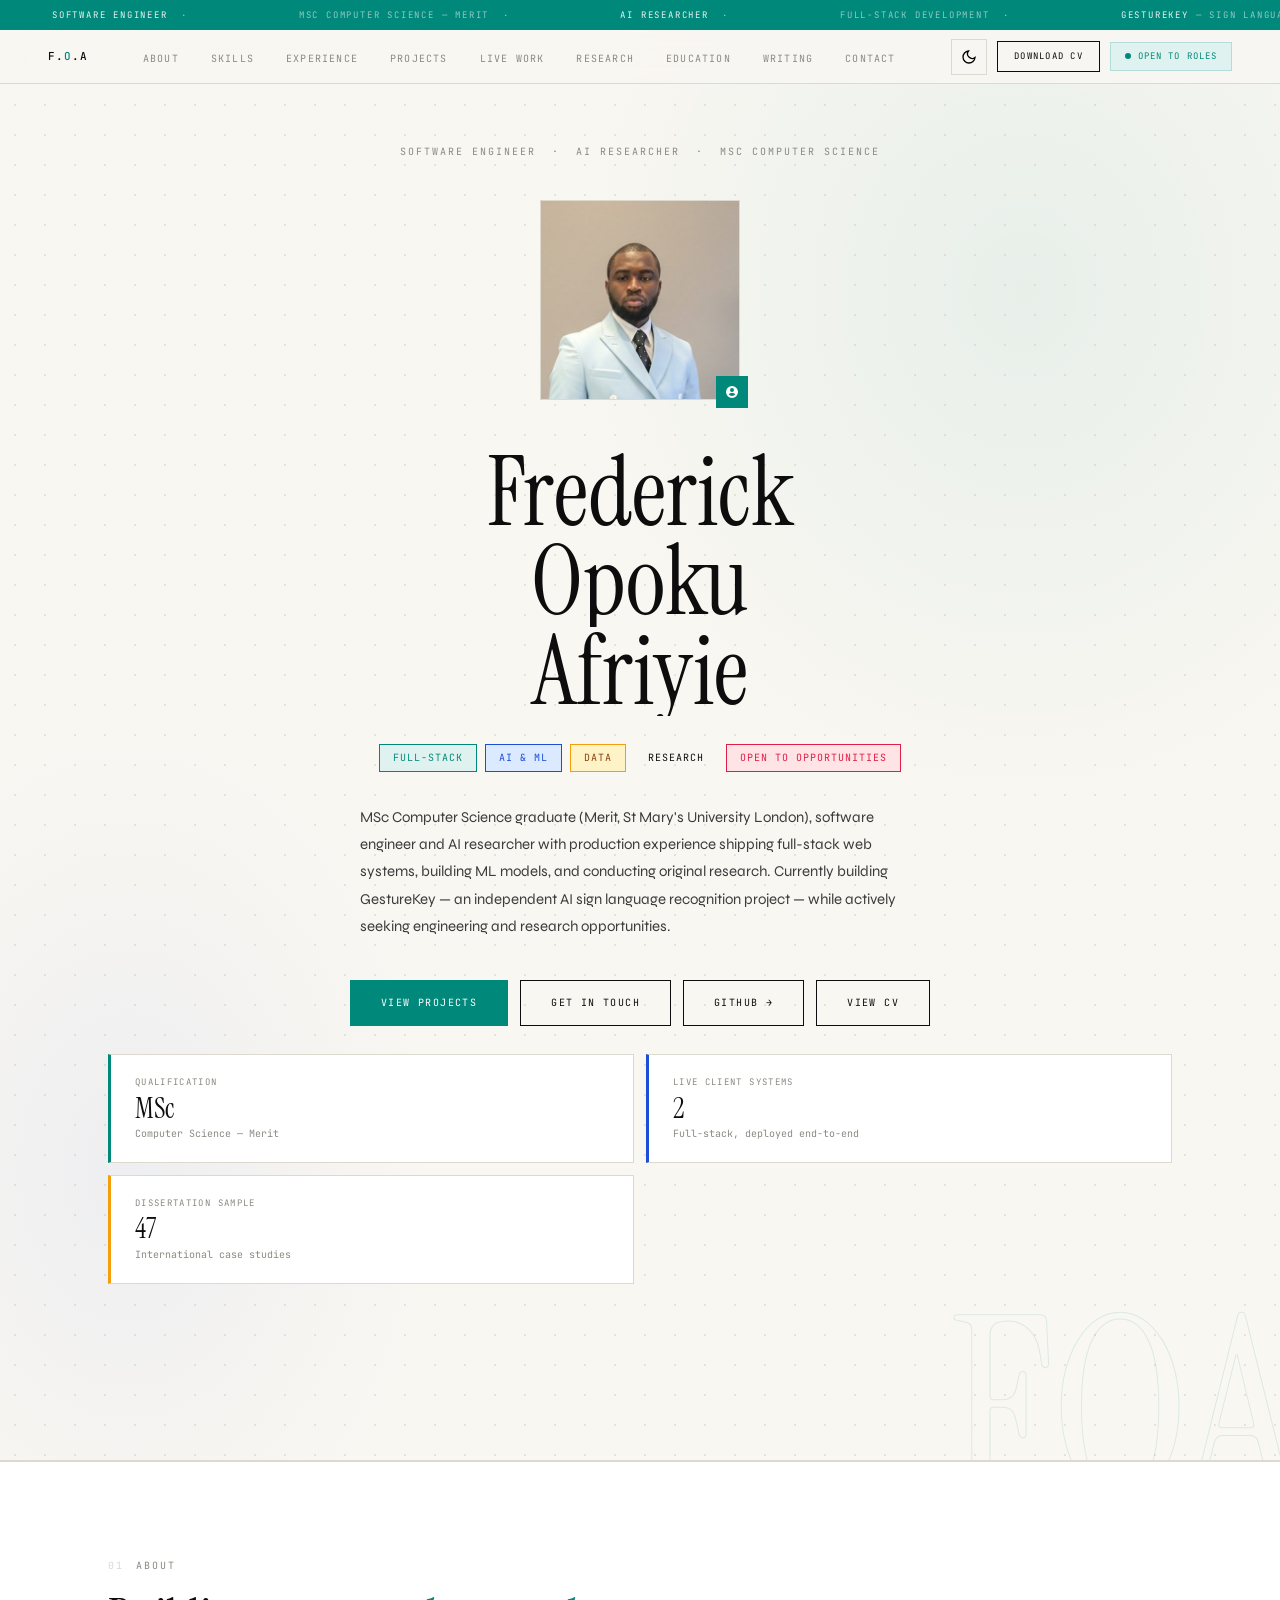
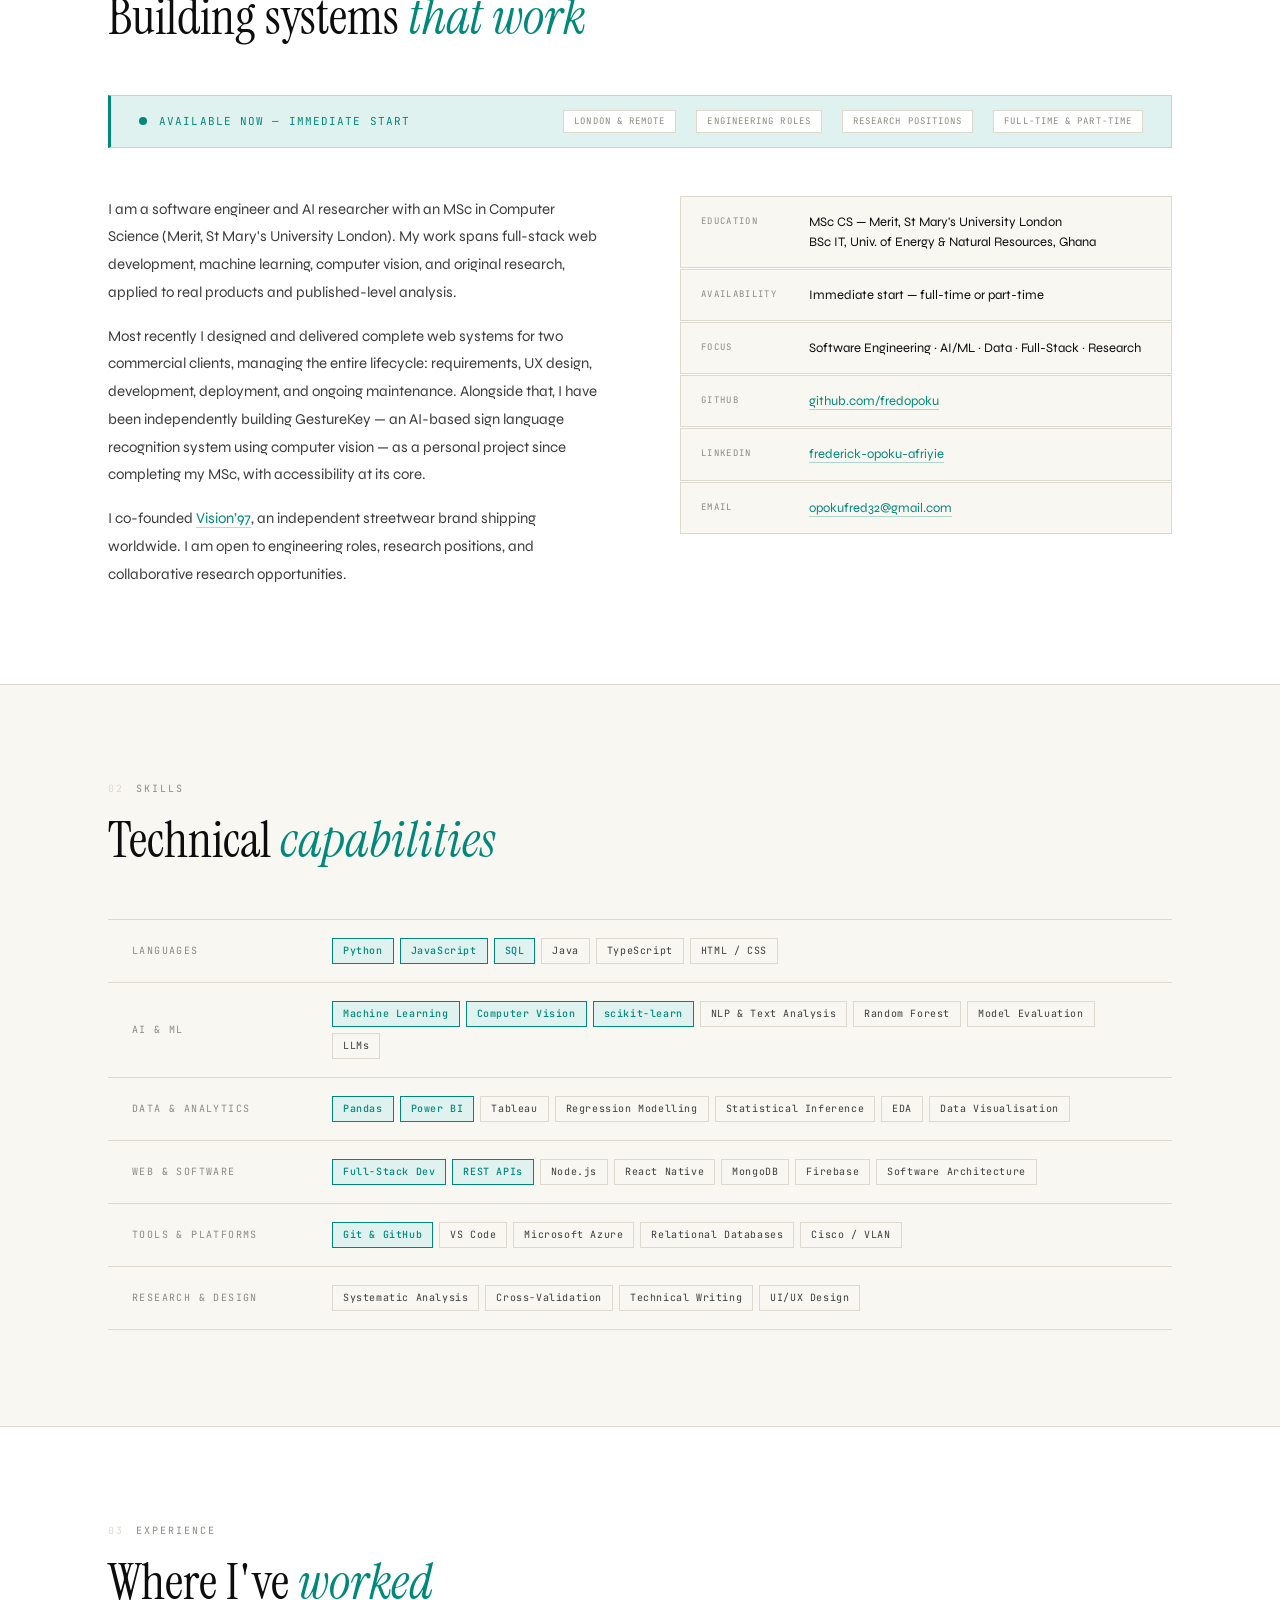
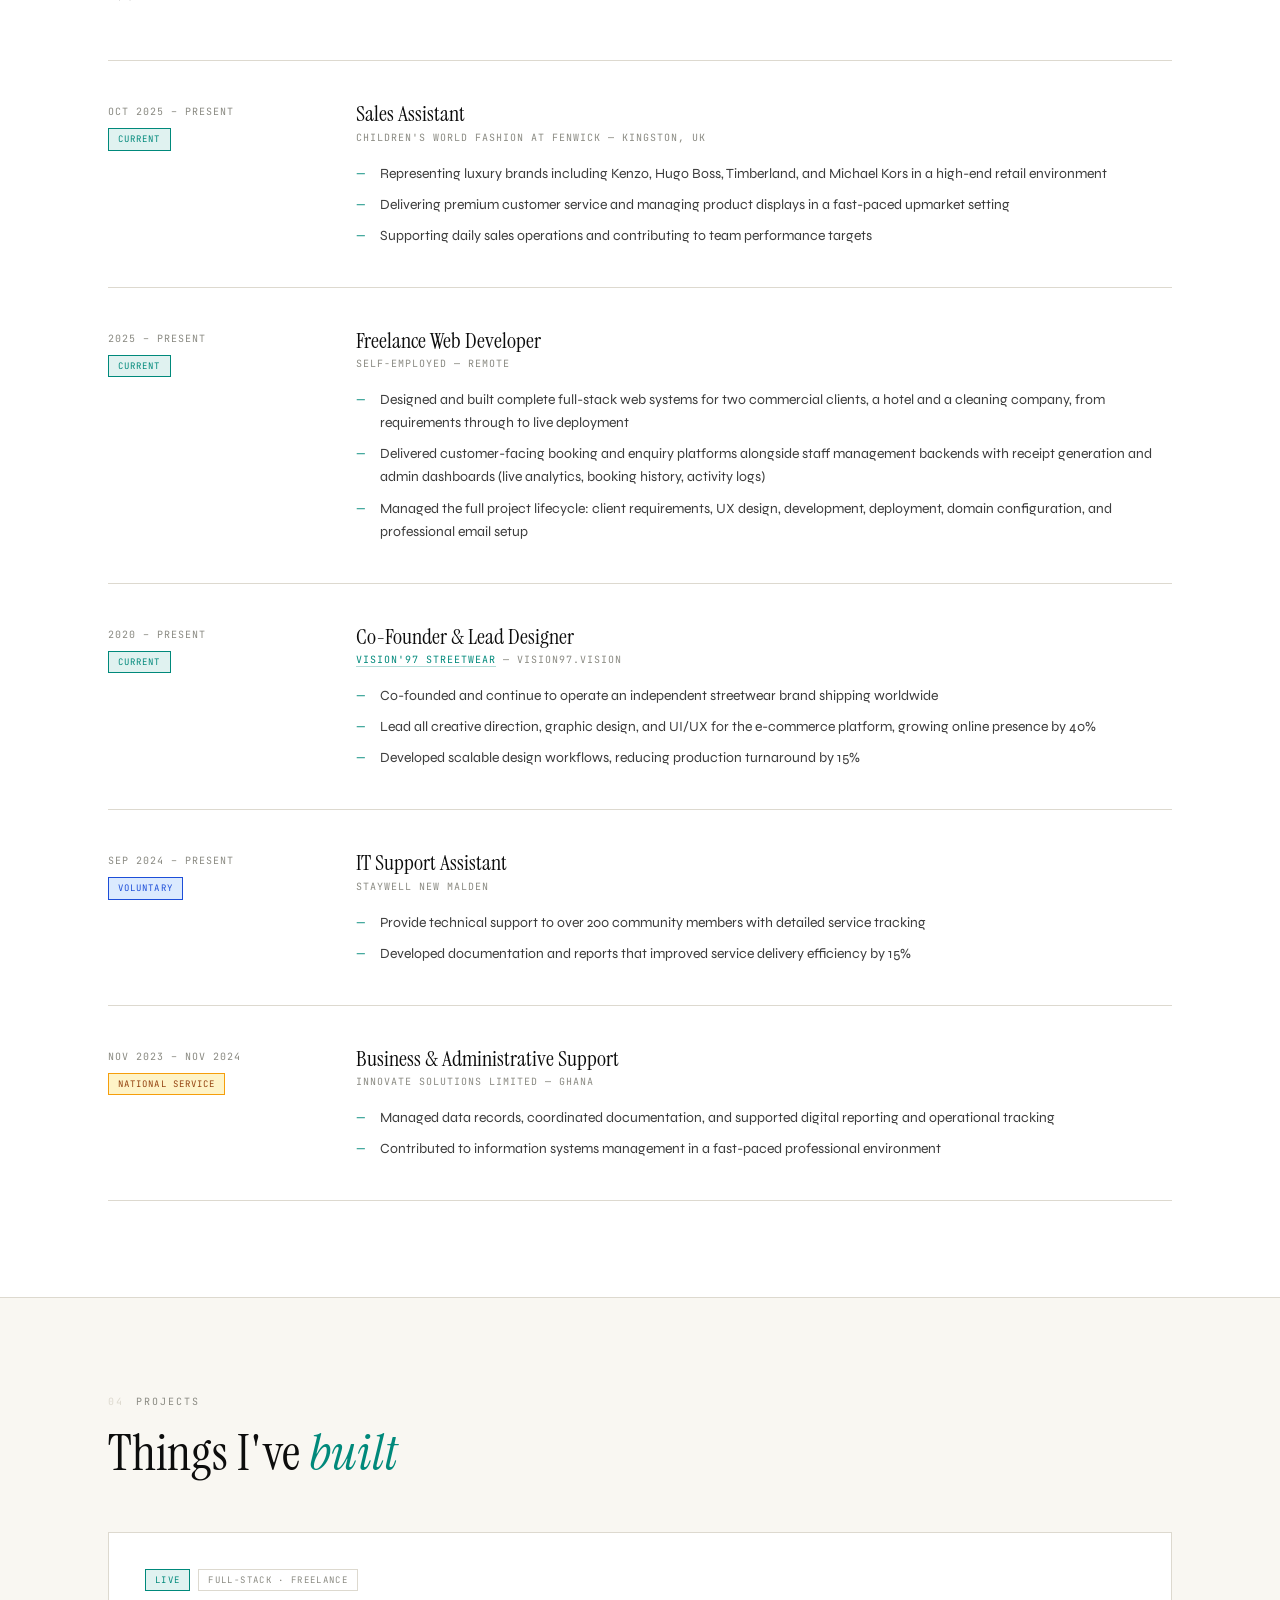
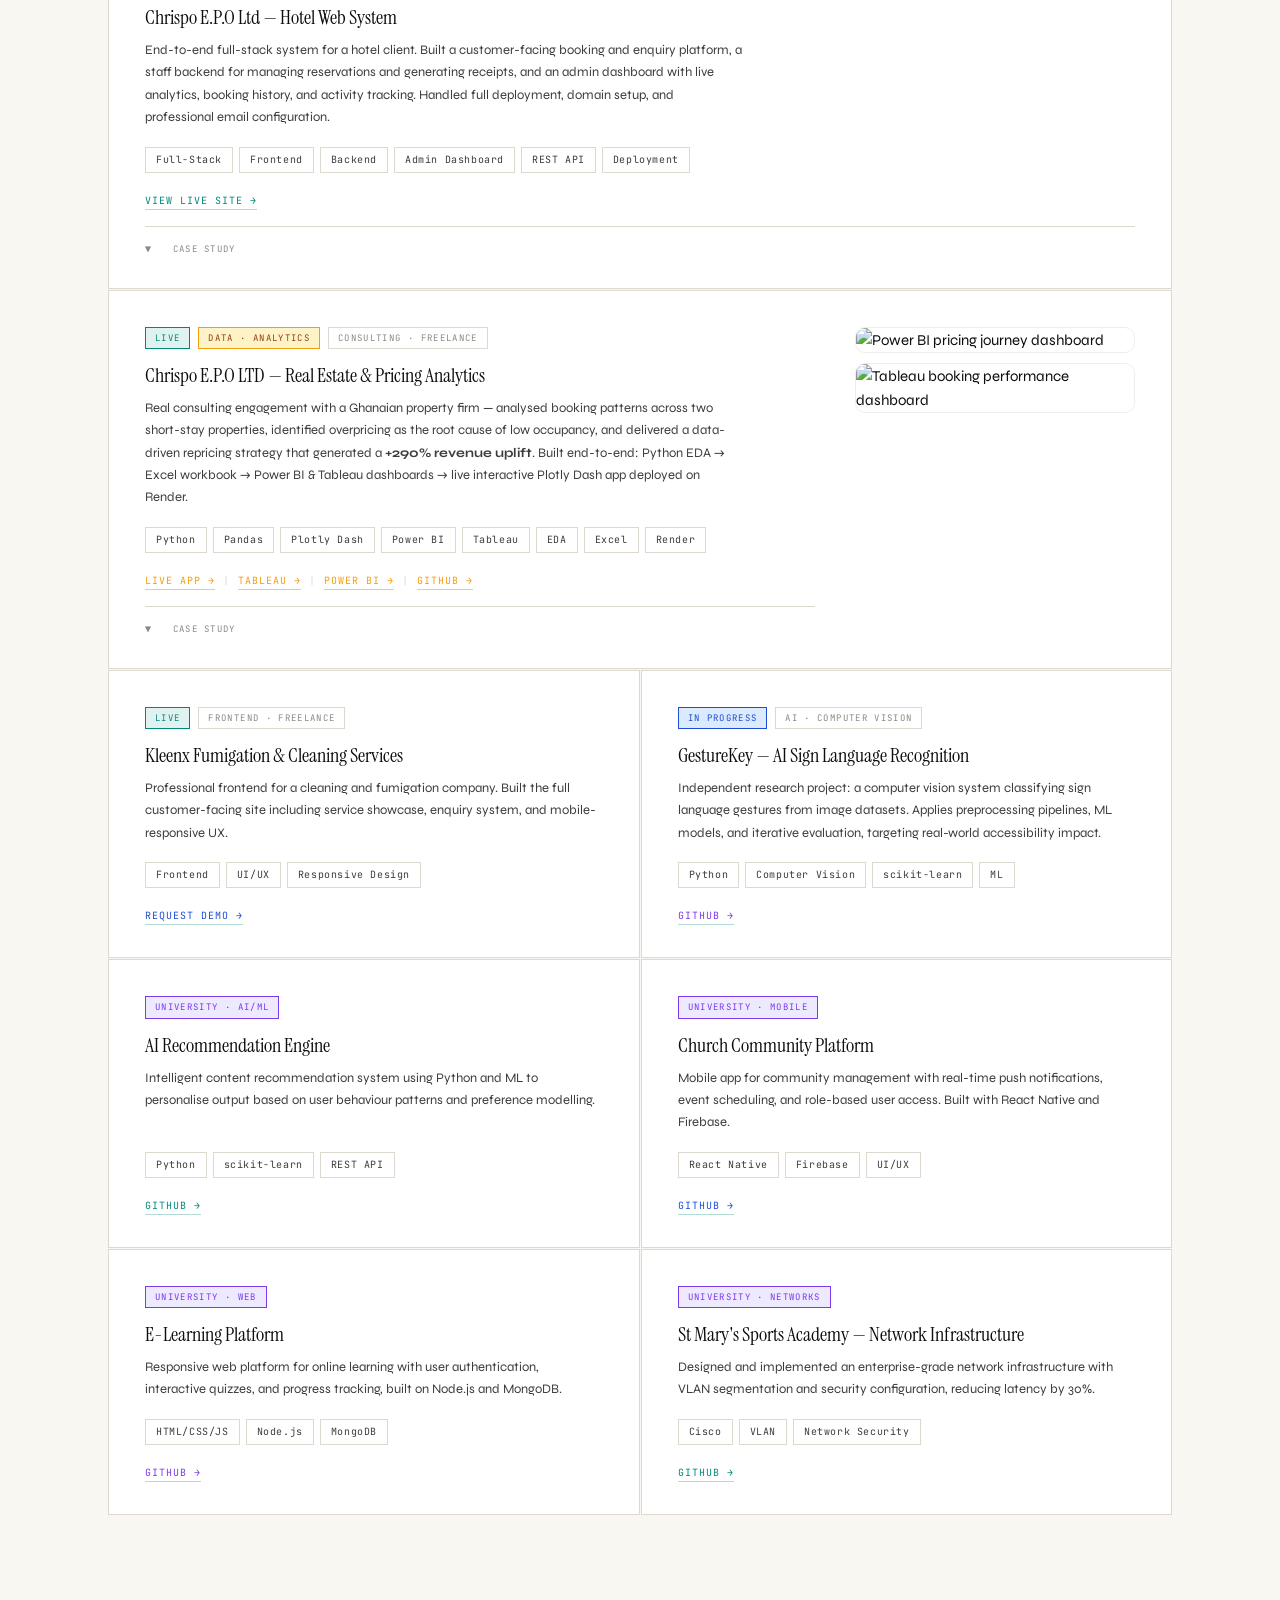
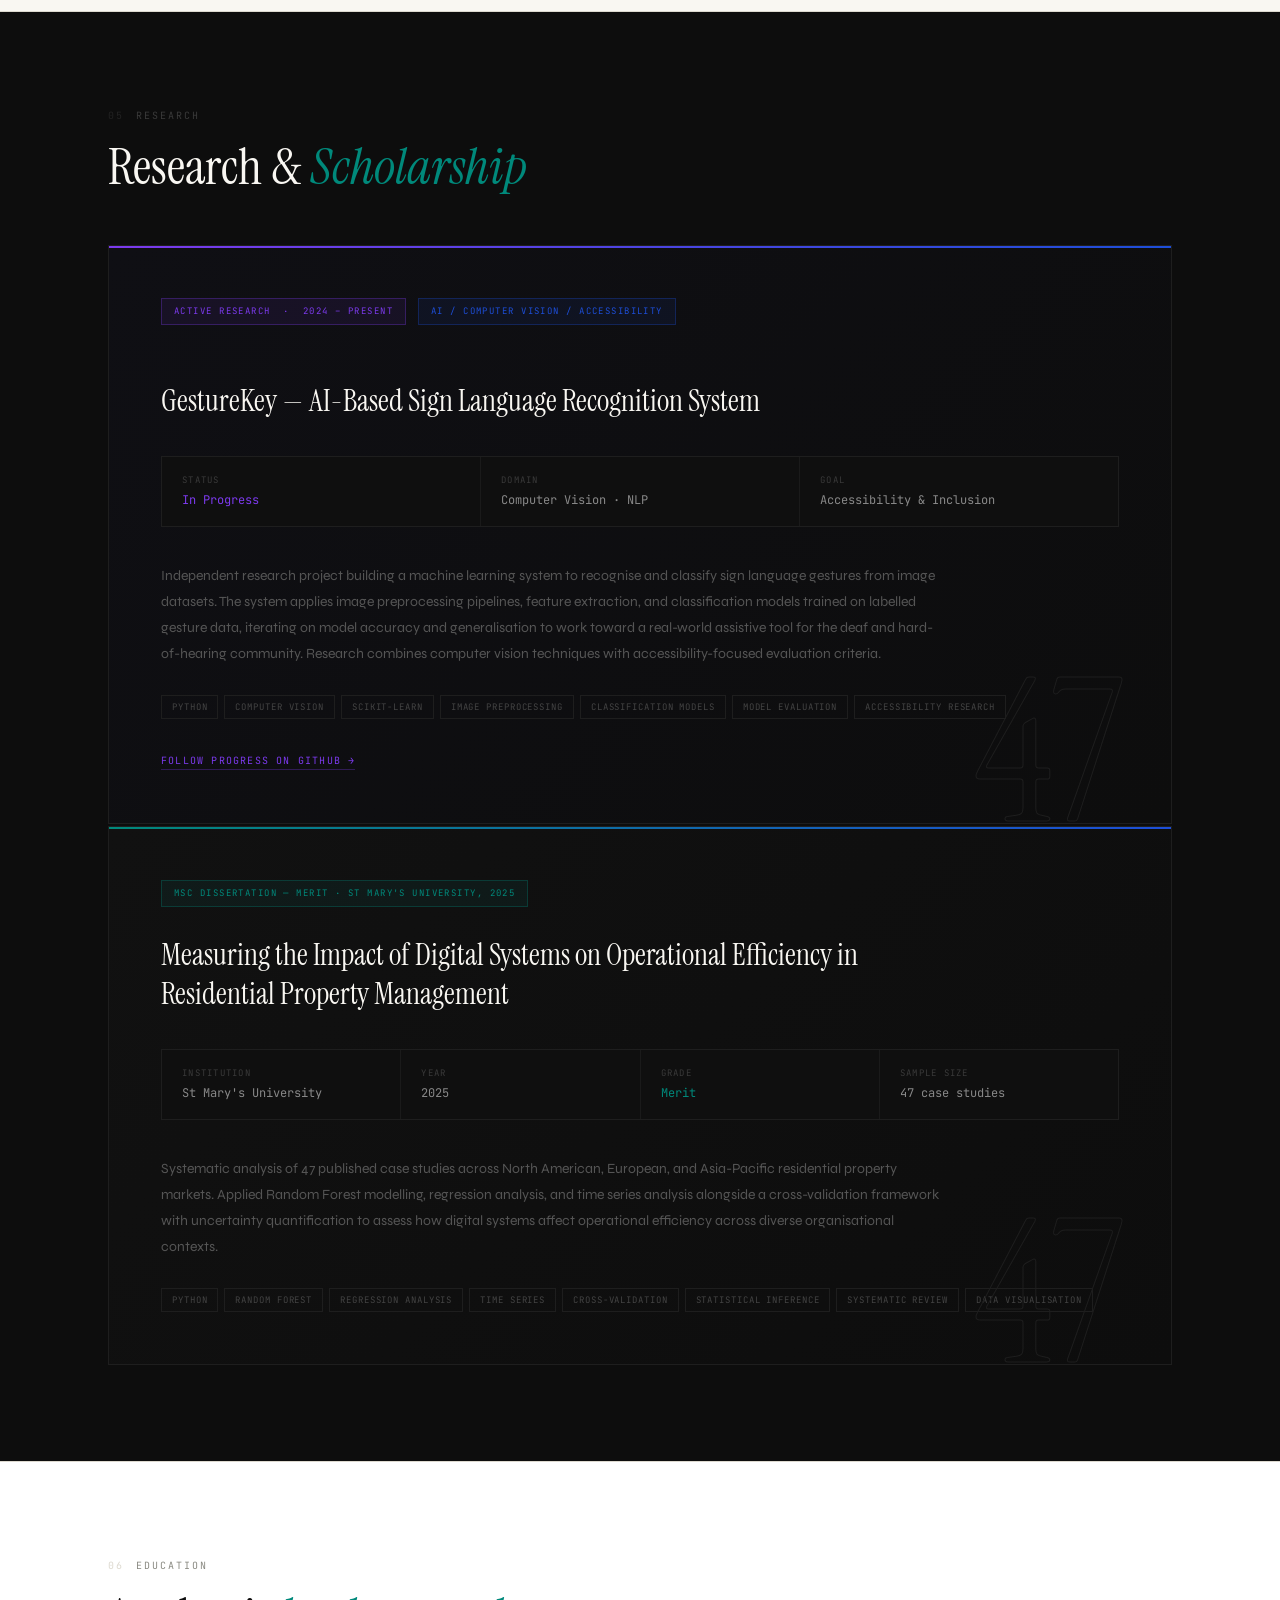
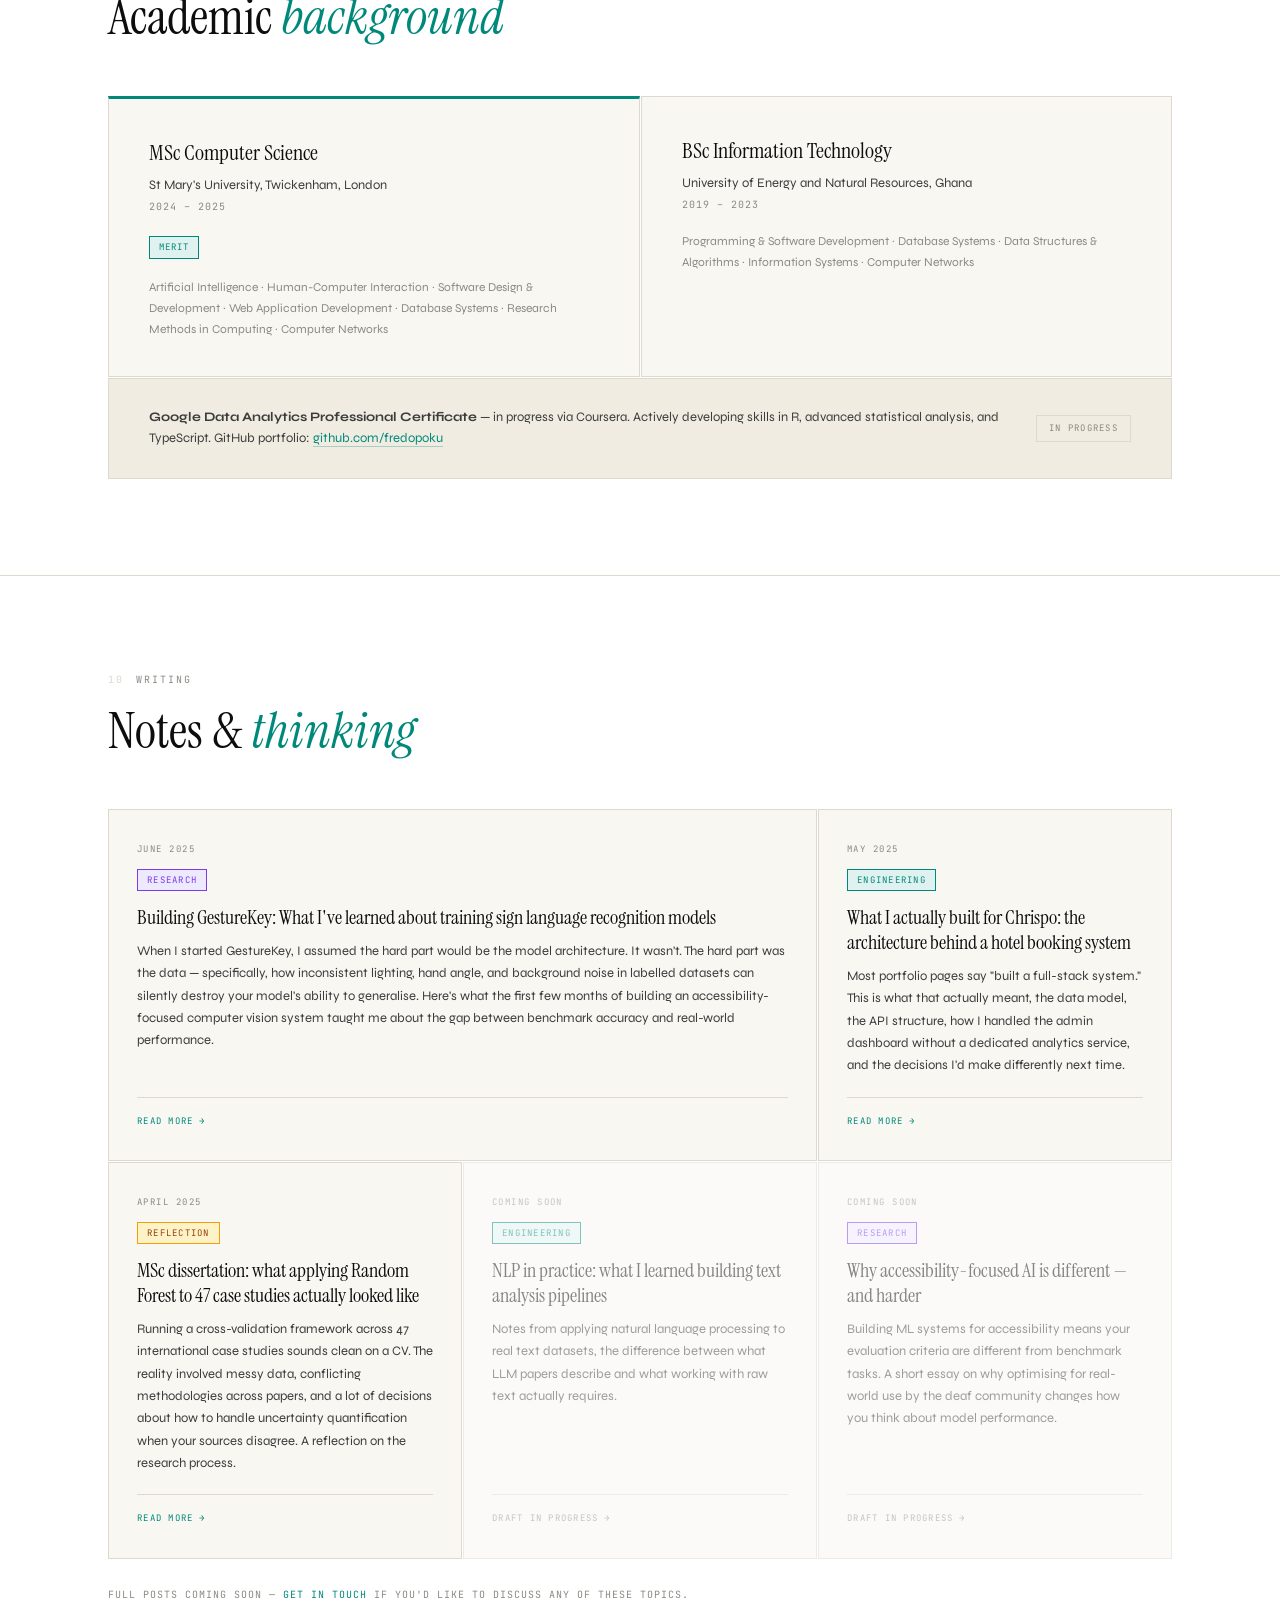
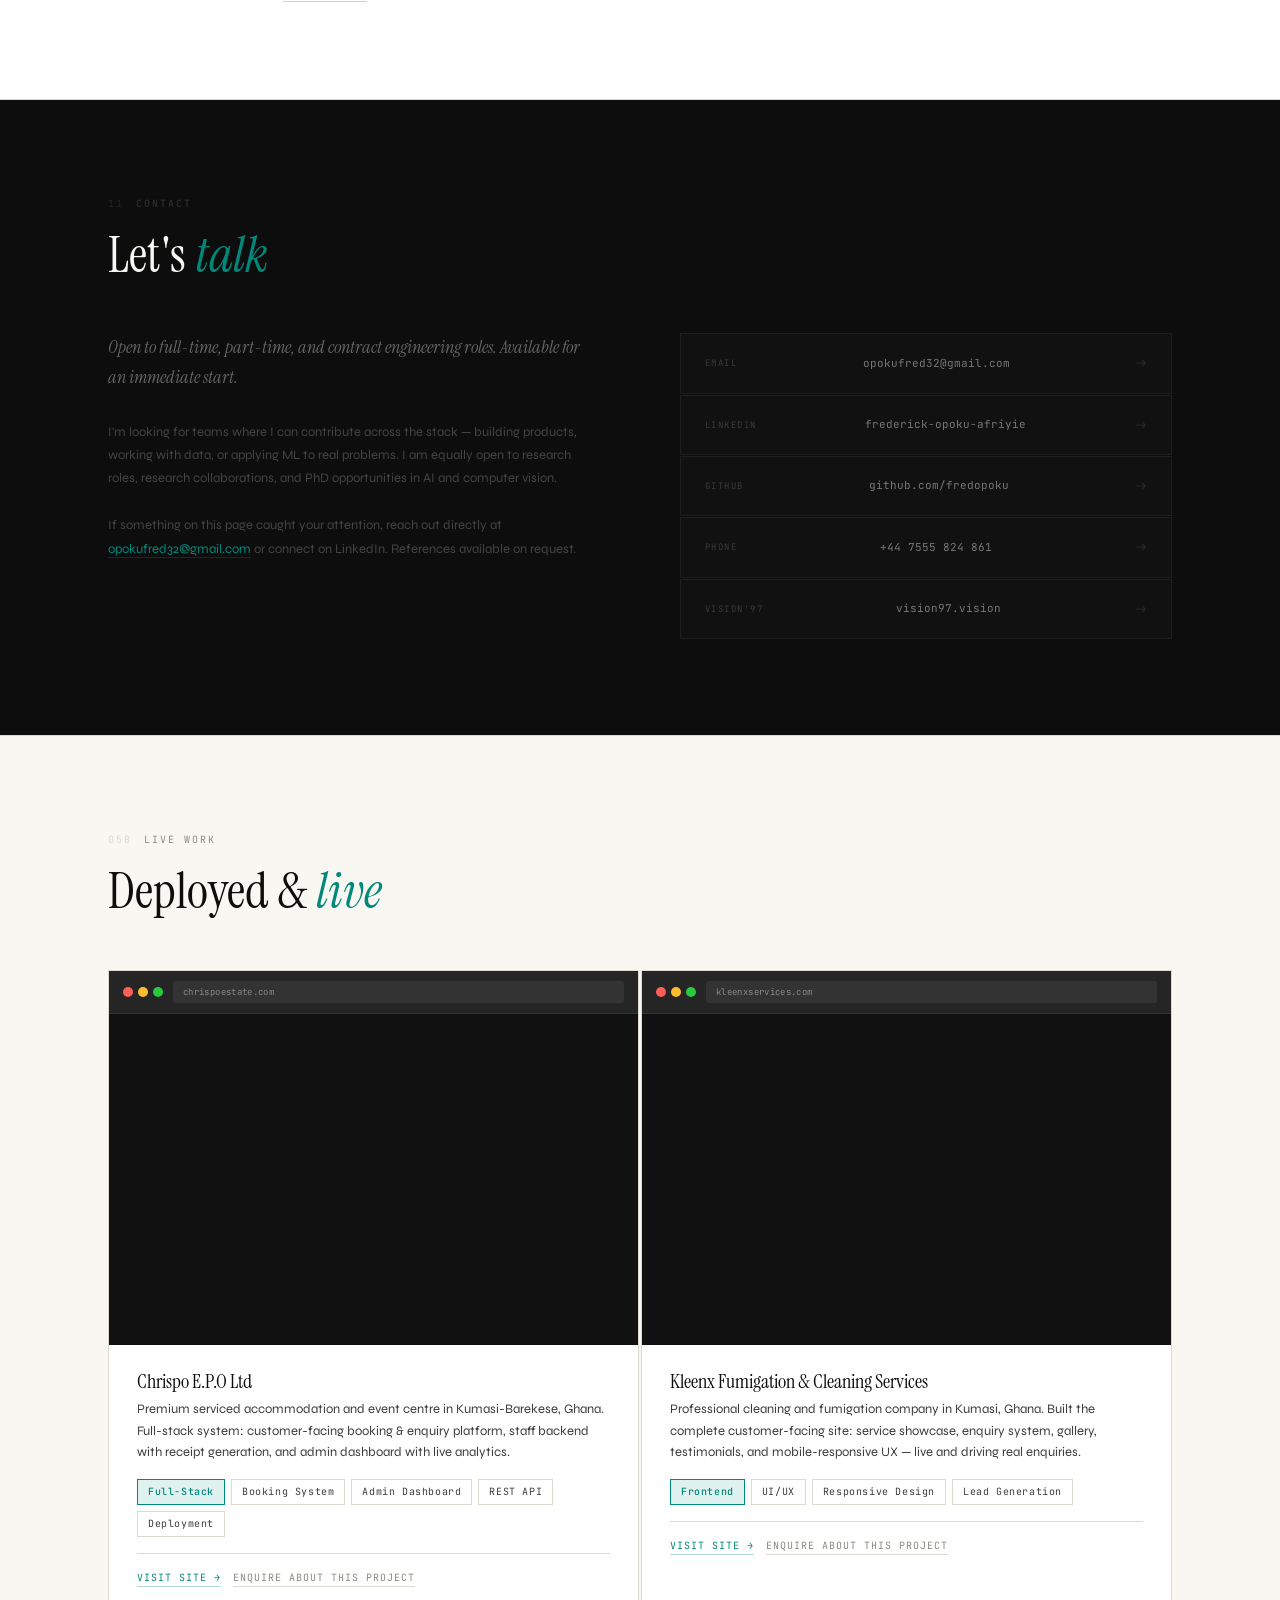
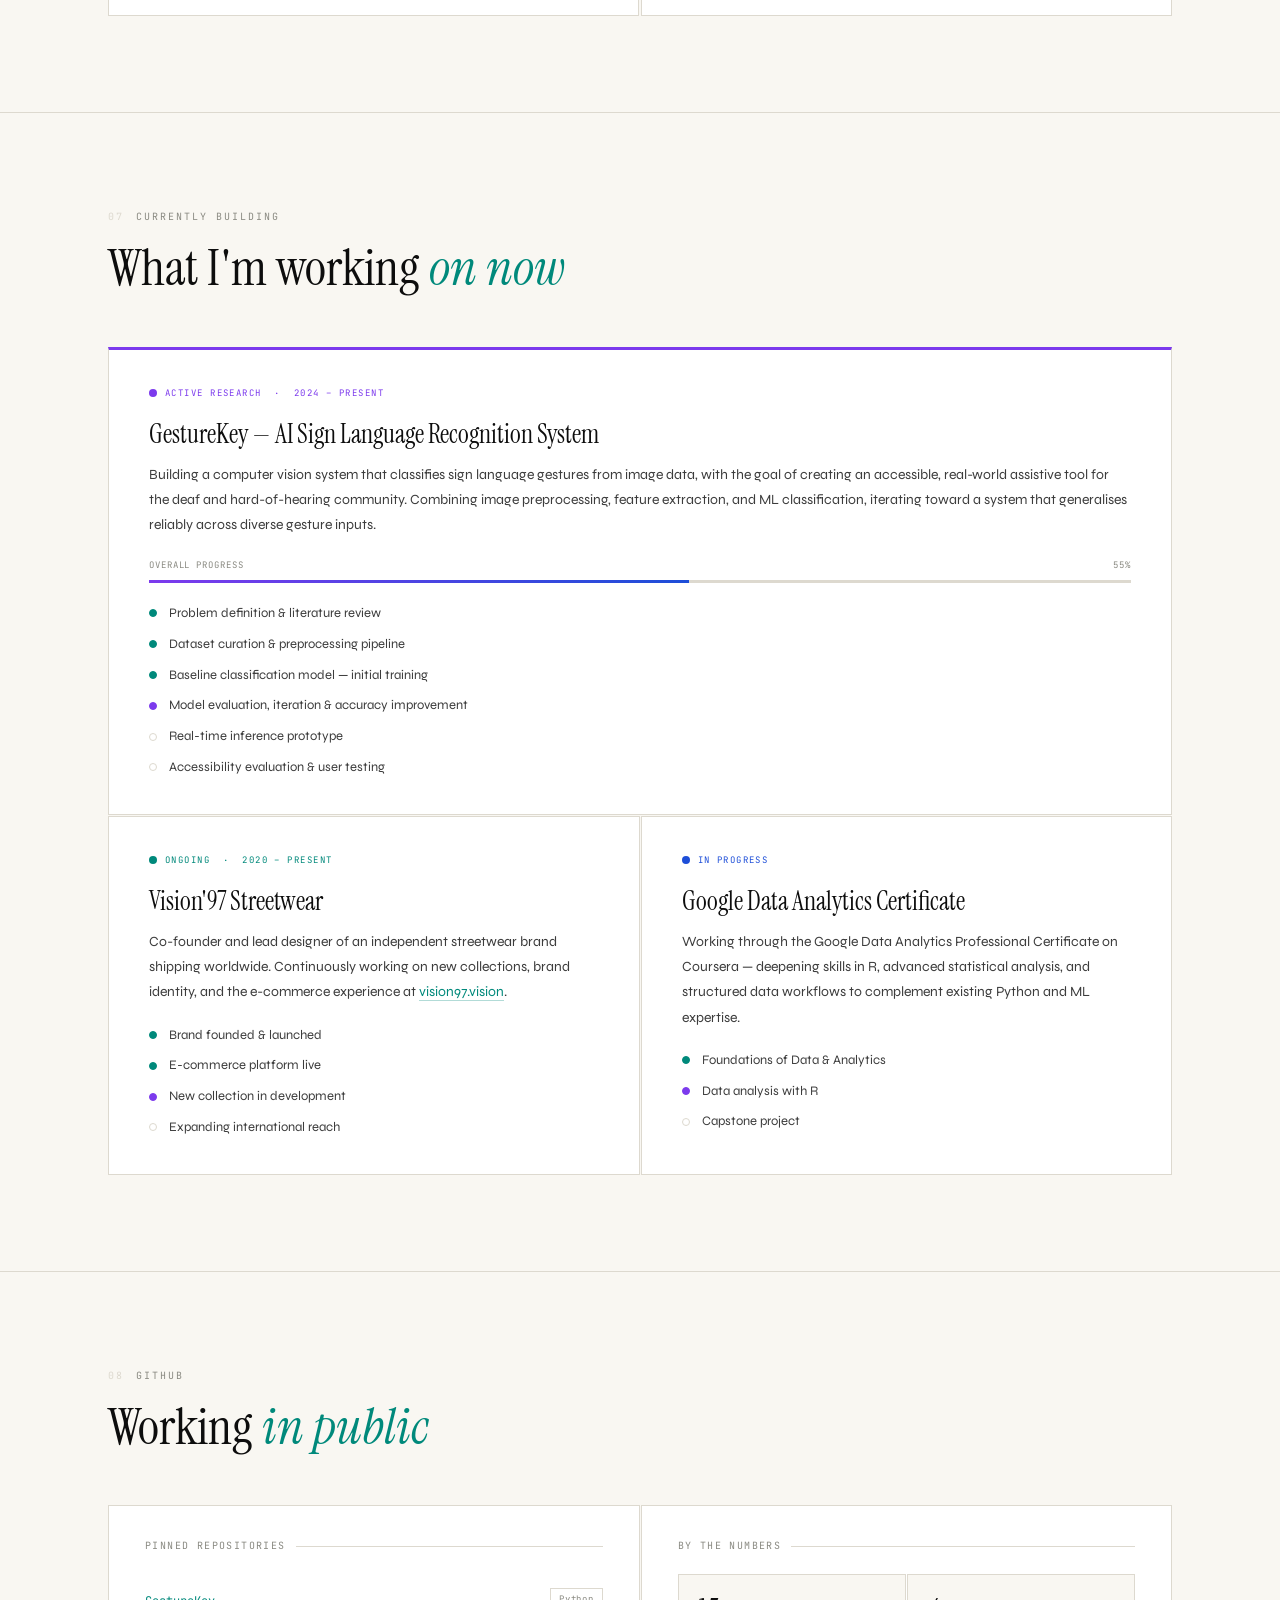
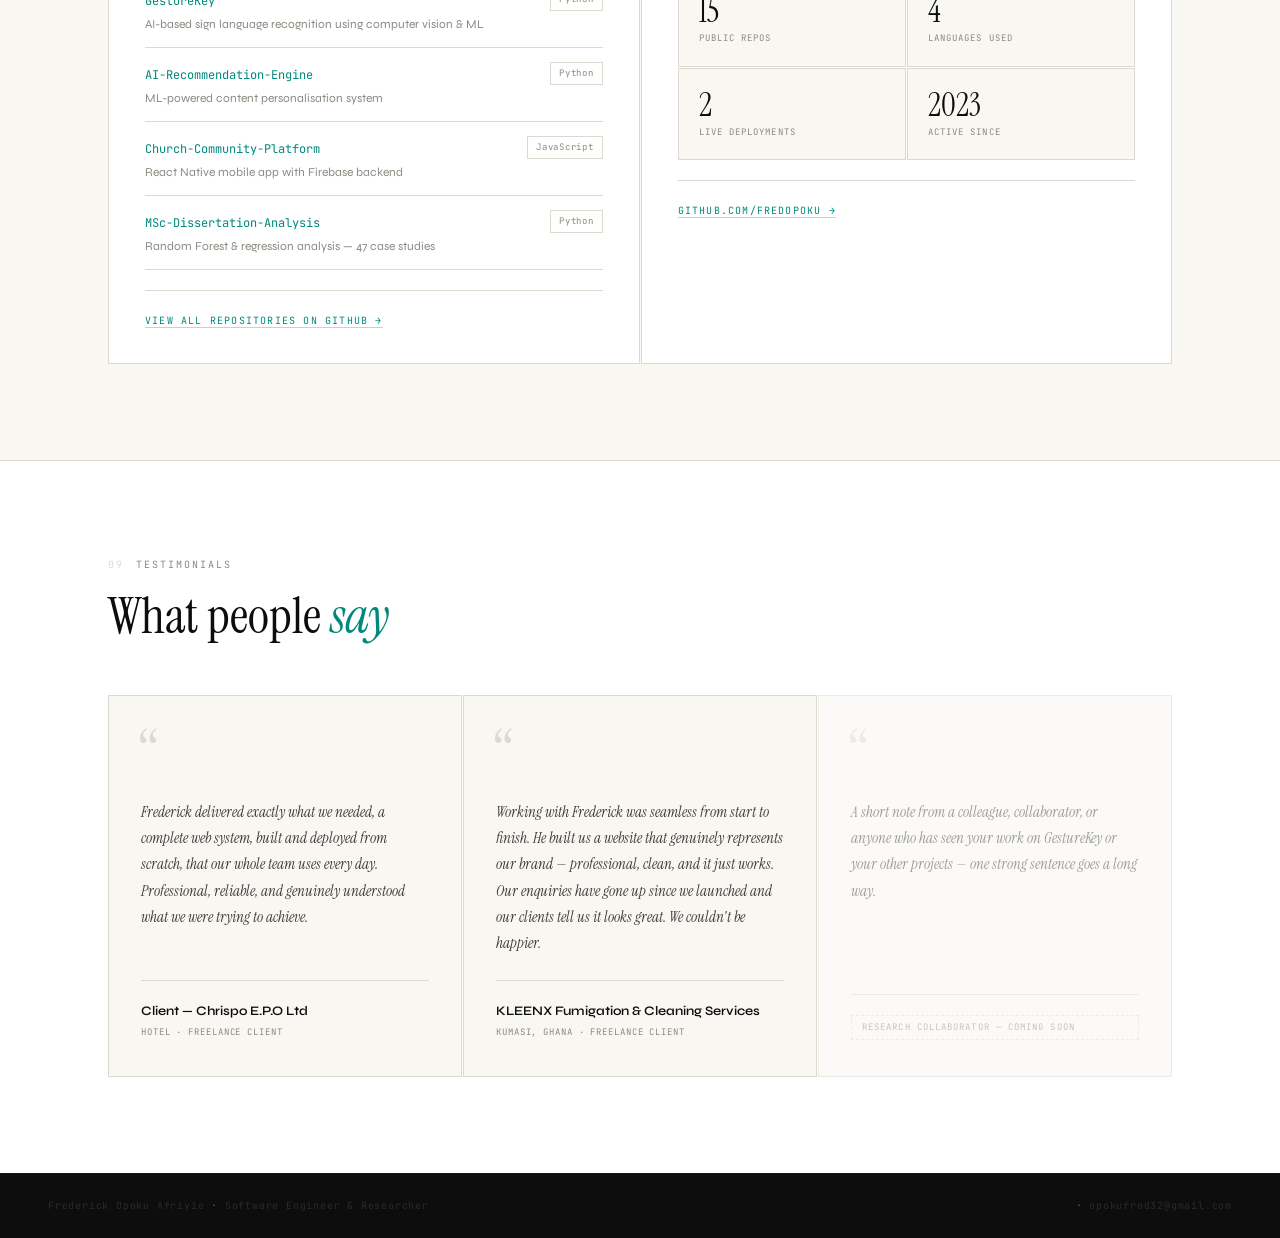
==== index.html @ 21c3876e "Restructure: move all files to repo root Move index.html, styles.css, script.js, HTML pages, and ass" ====
<!DOCTYPE html>
<html lang="en">
<head>
<meta charset="UTF-8"/>
<meta name="viewport" content="width=device-width, initial-scale=1.0"/>
<title>Frederick Opoku Afriyie — Software Engineer & Researcher</title>
<link rel="icon" type="image/svg+xml" href="data:image/svg+xml,%3Csvg xmlns='http://www.w3.org/2000/svg' viewBox='0 0 32 32'%3E%3Crect width='32' height='32' fill='%2300897b'/%3E%3Ctext x='50%25' y='50%25' dominant-baseline='central' text-anchor='middle' font-family='serif' font-size='18' font-weight='400' fill='white'%3EFOA%3C/text%3E%3C/svg%3E">
<link rel="preconnect" href="https://fonts.googleapis.com">
<link href="https://fonts.googleapis.com/css2?family=Syne:wght@400;500;600;700;800&family=Instrument+Serif:ital@0;1&family=JetBrains+Mono:wght@300;400;500&display=swap" rel="stylesheet">
<link rel="stylesheet" href="styles.css">

</head>
<body>

<div id="cur"></div>
<div id="cur-ring"></div>

<!-- TICKER -->
<div class="ticker-wrap">
  <div class="ticker-track">
    <span class="t-item"><b>Software Engineer</b> &nbsp;·&nbsp; </span>
    <span class="t-item">MSc Computer Science — Merit &nbsp;·&nbsp; </span>
    <span class="t-item"><b>AI Researcher</b> &nbsp;·&nbsp; </span>
    <span class="t-item">Full-Stack Development &nbsp;·&nbsp; </span>
    <span class="t-item"><b>GestureKey</b> — Sign Language Recognition Research &nbsp;·&nbsp; </span>
    <span class="t-item">Open to Opportunities &nbsp;·&nbsp; </span>
    <span class="t-item"><b>Vision'97</b> Co-Founder &nbsp;·&nbsp; </span>
    <span class="t-item">Python · Computer Vision · ML &nbsp;·&nbsp; </span>
    <span class="t-item"><b>Software Engineer</b> &nbsp;·&nbsp; </span>
    <span class="t-item">MSc Computer Science — Merit &nbsp;·&nbsp; </span>
    <span class="t-item"><b>AI Researcher</b> &nbsp;·&nbsp; </span>
    <span class="t-item">Full-Stack Development &nbsp;·&nbsp; </span>
    <span class="t-item"><b>GestureKey</b> — Sign Language Recognition Research &nbsp;·&nbsp; </span>
    <span class="t-item">Open to Opportunities &nbsp;·&nbsp; </span>
    <span class="t-item"><b>Vision'97</b> Co-Founder &nbsp;·&nbsp; </span>
    <span class="t-item">Python · Computer Vision · ML &nbsp;·&nbsp; </span>
  </div>
</div>

<!-- NAV -->
<nav id="navbar">
  <a href="index.html" class="nav-logo">F.<span>O</span>.A</a>
  <ul class="nav-links">
    <li><a href="#about">About</a></li>
    <li><a href="#skills">Skills</a></li>
    <li><a href="#experience">Experience</a></li>
    <li><a href="#projects">Projects</a></li>
    <li><a href="#demos">Live Work</a></li>
    <li><a href="#research">Research</a></li>
    <li><a href="#education">Education</a></li>
    <li><a href="#blog">Writing</a></li>
    <li><a href="#contact">Contact</a></li>
  </ul>
  <div style="display:flex;align-items:center;gap:10px;">
    <button id="theme-toggle" aria-label="Toggle dark mode" onclick="toggleTheme()"><svg class="icon-moon" fill="none" stroke="currentColor" stroke-width="2" viewBox="0 0 24 24"><path d="M21 12.79A9 9 0 1111.21 3a7 7 0 009.79 9.79z"/></svg><svg class="icon-sun" fill="none" stroke="currentColor" stroke-width="2" viewBox="0 0 24 24"><circle cx="12" cy="12" r="5"/><line x1="12" y1="1" x2="12" y2="3"/><line x1="12" y1="21" x2="12" y2="23"/><line x1="4.22" y1="4.22" x2="5.64" y2="5.64"/><line x1="18.36" y1="18.36" x2="19.78" y2="19.78"/><line x1="1" y1="12" x2="3" y2="12"/><line x1="21" y1="12" x2="23" y2="12"/><line x1="4.22" y1="19.78" x2="5.64" y2="18.36"/><line x1="18.36" y1="5.64" x2="19.78" y2="4.22"/></svg></button>
    <a href="[data-uri]" download="Frederick_Opoku_Afriyie_CV.pdf" class="nav-cv">Download CV</a>
    <div class="nav-pill"><span class="nav-pill-dot"></span>Open to roles</div>
    <button id="nav-hamburger" aria-label="Open menu" aria-expanded="false" onclick="toggleMobileNav()">
      <span></span><span></span><span></span>
    </button>
  </div>
</nav>

<!-- MOBILE NAV DRAWER -->
<div id="mobile-nav-drawer" aria-hidden="true">
  <ul>
    <li><a href="about.html#about" onclick="closeMobileNav()">About</a></li>
    <li><a href="about.html#skills" onclick="closeMobileNav()">Skills</a></li>
    <li><a href="experience.html#experience" onclick="closeMobileNav()">Experience</a></li>
    <li><a href="experience.html#projects" onclick="closeMobileNav()">Projects</a></li>
    <li><a href="experience.html#demos" onclick="closeMobileNav()">Live Work</a></li>
    <li><a href="research.html#research" onclick="closeMobileNav()">Research</a></li>
    <li><a href="research.html#education" onclick="closeMobileNav()">Education</a></li>
    <li><a href="research.html#blog" onclick="closeMobileNav()">Writing</a></li>
    <li><a href="contact.html#contact" onclick="closeMobileNav()">Contact</a></li>
  </ul>
  <div class="drawer-bottom">
    <a href="[data-uri]" class="nav-cv" download>Download CV</a>
    <div class="nav-pill"><span class="nav-pill-dot"></span>Open to roles</div>
  </div>
</div>

<!-- ═══ HERO ═══ -->
<section id="home">
  <div class="hero-mesh"></div>
  <div class="hero-dots"></div>
  <div class="hero-ghost">FOA</div>
  <div class="hero-inner">
    <div>
      <div class="hero-eyebrow">Software Engineer &nbsp;·&nbsp; AI Researcher &nbsp;·&nbsp; MSc Computer Science</div>
      <div class="hero-main">
      <div class="hero-photo-wrap">
        <img class="hero-photo" src="[data-uri]" alt="Frederick Opoku Afriyie">
        <div class="hero-photo-corner"><svg viewBox="0 0 16 16"><path d="M8 2a6 6 0 100 12A6 6 0 008 2zm0 2a2 2 0 110 4 2 2 0 010-4zm0 8a4 4 0 01-3.33-1.8C5.56 9.53 6.72 9 8 9s2.44.53 3.33 1.2A4 4 0 018 12z"/></svg></div>
      </div>
      <div class="hero-text">
      <h1 class="hero-name">
        <span class="line"><span>Frederick</span></span>
        <span class="line"><span>Opoku</span></span>
        <span class="line"><span>Afriyie</span></span>
      </h1>
      <div class="hero-chips">
        <span class="chip chip-teal">Full-Stack</span>
        <span class="chip chip-cobalt">AI &amp; ML</span>
        <span class="chip chip-amber">Data</span>
        <span class="chip chip-violet">Research</span>
        <span class="chip chip-rose">Open to Opportunities</span>
      </div>
      <p class="hero-bio">
        MSc Computer Science graduate (Merit, St Mary's University London), software engineer and AI researcher with production experience shipping full-stack web systems, building ML models, and conducting original research. Currently building GestureKey — an independent AI sign language recognition project — while actively seeking engineering and research opportunities.
      </p>
      <div class="hero-ctas">
        <div class="mag"><a href="experience.html#projects" class="btn btn-teal">View Projects</a></div>
        <div class="mag"><a href="contact.html#contact" class="btn btn-ghost">Get In Touch</a></div>
        <div class="mag"><a href="https://github.com/fredopoku" target="_blank" rel="noopener" class="btn btn-ghost">GitHub &rarr;</a></div>
        <div class="mag"><a href="[data-uri]" target="_blank" class="btn btn-ghost">View CV</a></div>
      </div>
    </div>
    <div class="hero-sidebar">
      <div class="s-card">
        <div class="s-key">Qualification</div>
        <div class="s-val">MSc</div>
        <div class="s-sub">Computer Science — Merit</div>
      </div>
      <div class="s-card">
        <div class="s-key">Live client systems</div>
        <div class="s-val">2</div>
        <div class="s-sub">Full-stack, deployed end-to-end</div>
      </div>
      <div class="s-card">
        <div class="s-key">Dissertation sample</div>
        <div class="s-val">47</div>
        <div class="s-sub">International case studies</div>
      </div>
    </div>
  </div>
</section>

<!-- ═══ ABOUT ═══ -->
<section id="about">
  <div class="wrap">
    <div class="sec-label" data-n="01">About</div>
    <h2 class="sec-title">Building systems <em>that work</em></h2>
    <div class="availability-bar reveal">
      <div class="avail-left">
        <span class="avail-dot"></span>
        <span class="avail-text">Available now — immediate start</span>
      </div>
      <div class="avail-details">
        <span class="avail-pill">London &amp; Remote</span>
        <span class="avail-pill">Engineering Roles</span>
        <span class="avail-pill">Research Positions</span>
        <span class="avail-pill">Full-Time &amp; Part-Time</span>
      </div>
    </div>
    <div class="about-grid reveal">
      <div class="about-body">
        <p>I am a software engineer and AI researcher with an MSc in Computer Science (Merit, St Mary's University London). My work spans full-stack web development, machine learning, computer vision, and original research, applied to real products and published-level analysis.</p>
        <p>Most recently I designed and delivered complete web systems for two commercial clients, managing the entire lifecycle: requirements, UX design, development, deployment, and ongoing maintenance. Alongside that, I have been independently building GestureKey — an AI-based sign language recognition system using computer vision — as a personal project since completing my MSc, with accessibility at its core.</p>
        <p>I co-founded <a href="https://vision97.vision/" target="_blank" rel="noopener" style="color:var(--teal);text-decoration:none;border-bottom:1px solid rgba(0,137,123,.3)">Vision&rsquo;97</a>, an independent streetwear brand shipping worldwide. I am open to engineering roles, research positions, and collaborative research opportunities.</p>
      </div>
      <div class="fact-list">
        <div class="fact-row">
          <span class="fact-key">Education</span>
          <span class="fact-val">MSc CS — Merit, St Mary's University London<br>BSc IT, Univ. of Energy &amp; Natural Resources, Ghana</span>
        </div>
        <div class="fact-row">
          <span class="fact-key">Availability</span>
          <span class="fact-val">Immediate start — full-time or part-time</span>
        </div>
        <div class="fact-row">
          <span class="fact-key">Focus</span>
          <span class="fact-val">Software Engineering · AI/ML · Data · Full-Stack · Research</span>
        </div>
        <div class="fact-row">
          <span class="fact-key">GitHub</span>
          <span class="fact-val"><a href="https://github.com/fredopoku" target="_blank" rel="noopener">github.com/fredopoku</a></span>
        </div>
        <div class="fact-row">
          <span class="fact-key">LinkedIn</span>
          <span class="fact-val"><a href="https://www.linkedin.com/in/frederick-opoku-afriyie-ba3137335/" target="_blank" rel="noopener">frederick-opoku-afriyie</a></span>
        </div>
        <div class="fact-row">
          <span class="fact-key">Email</span>
          <span class="fact-val"><a href="mailto:opokufred32@gmail.com">opokufred32@gmail.com</a></span>
        </div>
      </div>
    </div>
  </div>
</section>

<!-- ═══ SKILLS ═══ -->
<section id="skills">
  <div class="wrap">
    <div class="sec-label" data-n="02">Skills</div>
    <h2 class="sec-title">Technical <em>capabilities</em></h2>
    <table class="skills-table reveal">
      <tbody>
        <tr>
          <td class="td-cat">Languages</td>
          <td class="td-tags">
            <span class="tag hi">Python</span>
            <span class="tag hi">JavaScript</span>
            <span class="tag hi">SQL</span>
            <span class="tag">Java</span>
            <span class="tag">TypeScript</span>
            <span class="tag">HTML / CSS</span>
          </td>
        </tr>
        <tr>
          <td class="td-cat">AI &amp; ML</td>
          <td class="td-tags">
            <span class="tag hi">Machine Learning</span>
            <span class="tag hi">Computer Vision</span>
            <span class="tag hi">scikit-learn</span>
            <span class="tag">NLP &amp; Text Analysis</span>
            <span class="tag">Random Forest</span>
            <span class="tag">Model Evaluation</span>
            <span class="tag">LLMs</span>
          </td>
        </tr>
        <tr>
          <td class="td-cat">Data &amp; Analytics</td>
          <td class="td-tags">
            <span class="tag hi">Pandas</span>
            <span class="tag hi">Power BI</span>
            <span class="tag">Tableau</span>
            <span class="tag">Regression Modelling</span>
            <span class="tag">Statistical Inference</span>
            <span class="tag">EDA</span>
            <span class="tag">Data Visualisation</span>
          </td>
        </tr>
        <tr>
          <td class="td-cat">Web &amp; Software</td>
          <td class="td-tags">
            <span class="tag hi">Full-Stack Dev</span>
            <span class="tag hi">REST APIs</span>
            <span class="tag">Node.js</span>
            <span class="tag">React Native</span>
            <span class="tag">MongoDB</span>
            <span class="tag">Firebase</span>
            <span class="tag">Software Architecture</span>
          </td>
        </tr>
        <tr>
          <td class="td-cat">Tools &amp; Platforms</td>
          <td class="td-tags">
            <span class="tag hi">Git &amp; GitHub</span>
            <span class="tag">VS Code</span>
            <span class="tag">Microsoft Azure</span>
            <span class="tag">Relational Databases</span>
            <span class="tag">Cisco / VLAN</span>
          </td>
        </tr>
        <tr>
          <td class="td-cat">Research &amp; Design</td>
          <td class="td-tags">
            <span class="tag">Systematic Analysis</span>
            <span class="tag">Cross-Validation</span>
            <span class="tag">Technical Writing</span>
            <span class="tag">UI/UX Design</span>
          </td>
        </tr>
      </tbody>
    </table>
  </div>
</section>

<!-- ═══ EXPERIENCE ═══ -->
<section id="experience">
  <div class="wrap">
    <div class="sec-label" data-n="03">Experience</div>
    <h2 class="sec-title">Where I've <em>worked</em></h2>
    <div class="exp-list reveal">


      <div class="exp-item">
        <div class="exp-meta">
          <span class="exp-date">Oct 2025 – Present</span>
          <span class="exp-badge badge-current">Current</span>
        </div>
        <div>
          <div class="exp-role">Sales Assistant</div>
          <div class="exp-co">Children's World Fashion at Fenwick &mdash; Kingston, UK</div>
          <ul class="exp-bullets">
            <li>Representing luxury brands including Kenzo, Hugo Boss, Timberland, and Michael Kors in a high-end retail environment</li>
            <li>Delivering premium customer service and managing product displays in a fast-paced upmarket setting</li>
            <li>Supporting daily sales operations and contributing to team performance targets</li>
          </ul>
        </div>
      </div>

      <div class="exp-item">
        <div class="exp-meta">
          <span class="exp-date">2025 – Present</span>
          <span class="exp-badge badge-current">Current</span>
        </div>
        <div>
          <div class="exp-role">Freelance Web Developer</div>
          <div class="exp-co">Self-Employed — Remote</div>
          <ul class="exp-bullets">
            <li>Designed and built complete full-stack web systems for two commercial clients, a hotel and a cleaning company, from requirements through to live deployment</li>
            <li>Delivered customer-facing booking and enquiry platforms alongside staff management backends with receipt generation and admin dashboards (live analytics, booking history, activity logs)</li>
            <li>Managed the full project lifecycle: client requirements, UX design, development, deployment, domain configuration, and professional email setup</li>
          </ul>
        </div>
      </div>

      <div class="exp-item">
        <div class="exp-meta">
          <span class="exp-date">2020 – Present</span>
          <span class="exp-badge badge-current">Current</span>
        </div>
        <div>
          <div class="exp-role">Co-Founder &amp; Lead Designer</div>
          <div class="exp-co"><a href="https://vision97.vision/" target="_blank" rel="noopener">Vision'97 Streetwear</a> — vision97.vision</div>
          <ul class="exp-bullets">
            <li>Co-founded and continue to operate an independent streetwear brand shipping worldwide</li>
            <li>Lead all creative direction, graphic design, and UI/UX for the e-commerce platform, growing online presence by 40%</li>
            <li>Developed scalable design workflows, reducing production turnaround by 15%</li>
          </ul>
        </div>
      </div>

      <div class="exp-item">
        <div class="exp-meta">
          <span class="exp-date">Sep 2024 – Present</span>
          <span class="exp-badge badge-vol">Voluntary</span>
        </div>
        <div>
          <div class="exp-role">IT Support Assistant</div>
          <div class="exp-co">Staywell New Malden</div>
          <ul class="exp-bullets">
            <li>Provide technical support to over 200 community members with detailed service tracking</li>
            <li>Developed documentation and reports that improved service delivery efficiency by 15%</li>
          </ul>
        </div>
      </div>

      <div class="exp-item">
        <div class="exp-meta">
          <span class="exp-date">Nov 2023 – Nov 2024</span>
          <span class="exp-badge badge-nat">National Service</span>
        </div>
        <div>
          <div class="exp-role">Business &amp; Administrative Support</div>
          <div class="exp-co">Innovate Solutions Limited — Ghana</div>
          <ul class="exp-bullets">
            <li>Managed data records, coordinated documentation, and supported digital reporting and operational tracking</li>
            <li>Contributed to information systems management in a fast-paced professional environment</li>
          </ul>
        </div>
      </div>

    </div>
  </div>
</section>

<!-- ═══ PROJECTS ═══ -->
<section id="projects">
  <div class="wrap">
    <div class="sec-label" data-n="04">Projects</div>
    <h2 class="sec-title">Things I've <em>built</em></h2>
    <div class="proj-grid reveal">

      <!-- FEATURED: Chrispo -->
      <div class="proj-card featured" style="--card-accent: var(--teal)">
        <div style="flex:1">
          <div class="proj-badges">
            <span class="pbadge pb-live">Live</span>
            <span class="pbadge pb-type">Full-Stack · Freelance</span>
          </div>
          <div class="proj-title">Chrispo E.P.O Ltd — Hotel Web System</div>
          <p class="proj-desc">End-to-end full-stack system for a hotel client. Built a customer-facing booking and enquiry platform, a staff backend for managing reservations and generating receipts, and an admin dashboard with live analytics, booking history, and activity tracking. Handled full deployment, domain setup, and professional email configuration.</p>
          <div class="proj-stack">
            <span class="tag">Full-Stack</span><span class="tag">Frontend</span><span class="tag">Backend</span><span class="tag">Admin Dashboard</span><span class="tag">REST API</span><span class="tag">Deployment</span>
          </div>
          <div class="proj-link-row">
            <a href="https://chrispoestate.com/" target="_blank" rel="noopener">View Live Site &rarr;</a>
          </div>
          <button class="case-toggle" onclick="toggleCase(this)">
            <span class="arrow">&#9660;</span>&nbsp; Case Study
          </button>
          <div class="case-body">
            <div class="case-inner">
              <div class="case-row"><span class="case-key">Problem</span><span class="case-val">The client had no digital presence — bookings were handled by phone and paper, making it impossible to track availability, generate reports, or manage staff efficiently.</span></div>
              <div class="case-row"><span class="case-key">Approach</span><span class="case-val">Conducted requirements sessions with the client to map all operational workflows. Designed the data model first, then built a modular REST API, followed by the customer-facing UI and the staff dashboard in parallel.</span></div>
              <div class="case-row"><span class="case-key">Challenge</span><span class="case-val">Needed a live admin dashboard showing booking activity and revenue without a dedicated analytics service solved with lightweight aggregation queries on the backend, cached and pushed to the frontend on a polling interval.</span></div>
              <div class="case-row"><span class="case-key">Outcome</span><span class="case-val">Full system live and in active use. Staff can manage all bookings, generate PDF receipts, and view analytics from any device. Client email and domain fully configured.</span></div>
            </div>
          </div>
        </div>
      </div>

      <!-- FEATURED: Chrispo Analytics -->
      <div class="proj-card featured" style="--card-accent: var(--amber)">
        <div style="flex:1; min-width:0;">
          <div class="proj-badges">
            <span class="pbadge pb-live">Live</span>
            <span class="pbadge pb-data">Data · Analytics</span>
            <span class="pbadge pb-type">Consulting · Freelance</span>
          </div>
          <div class="proj-title">Chrispo E.P.O LTD — Real Estate &amp; Pricing Analytics</div>
          <p class="proj-desc">Real consulting engagement with a Ghanaian property firm — analysed booking patterns across two short-stay properties, identified overpricing as the root cause of low occupancy, and delivered a data-driven repricing strategy that generated a <strong>+290% revenue uplift</strong>. Built end-to-end: Python EDA → Excel workbook → Power BI &amp; Tableau dashboards → live interactive Plotly Dash app deployed on Render.</p>
          <div class="proj-stack">
            <span class="tag">Python</span><span class="tag">Pandas</span><span class="tag">Plotly Dash</span><span class="tag">Power BI</span><span class="tag">Tableau</span><span class="tag">EDA</span><span class="tag">Excel</span><span class="tag">Render</span>
          </div>
          <div class="proj-link-row">
            <a href="https://chrispo-real-estate-analytics.onrender.com/" target="_blank" rel="noopener">Live App &rarr;</a>
            <span class="divider">|</span>
            <a href="https://public.tableau.com/app/profile/frederick.opoku.afriyie6847/viz/ChrispoEPOLTDRealEstateAnalytics" target="_blank" rel="noopener">Tableau &rarr;</a>
            <span class="divider">|</span>
            <a href="https://app.powerbi.com/reportEmbed?reportId=e14e77e1-f15d-4fce-b43a-9b625758b448&autoAuth=true&ctid=00449dde-2c61-47fa-81ef-e0761befef8d" target="_blank" rel="noopener">Power BI &rarr;</a>
            <span class="divider">|</span>
            <a href="https://github.com/fredopoku/chrispo-real-estate-analytics" target="_blank" rel="noopener">GitHub &rarr;</a>
          </div>
          <button class="case-toggle" onclick="toggleCase(this)">
            <span class="arrow">&#9660;</span>&nbsp; Case Study
          </button>
          <div class="case-body">
            <div class="case-inner">
              <div class="case-row"><span class="case-key">Problem</span><span class="case-val">Two short-stay properties launched at prices too high for the Kumasi market — Barekese at 18% occupancy, Buokrom at 15%. The client had no data infrastructure to diagnose why bookings were low or what the right price point should be.</span></div>
              <div class="case-row"><span class="case-key">Approach</span><span class="case-val">Structured three years of raw booking records into clean datasets and ran full EDA in Python (Pandas, Matplotlib, Seaborn) to identify occupancy trends by pricing phase. Benchmarked against the local Kumasi market, built a phase-by-phase repricing model, and delivered findings through Power BI for operations management and Tableau for executive and investor reporting.</span></div>
              <div class="case-row"><span class="case-key">Outcome</span><span class="case-val">Barekese occupancy rose from 18% → 58% after repricing, generating a +290% revenue uplift. Buokrom rose from 15% → 61% (+196%). All four portfolio locations across Ashanti and Greater Accra analysed and delivered in a live Plotly Dash app and structured Excel workbook.</span></div>
            </div>
          </div>
        </div>
        <div style="flex:0 0 280px; display:flex; flex-direction:column; gap:10px;">
          <img
            src="https://raw.githubusercontent.com/fredopoku/chrispo-real-estate-analytics/main/screenshots/powerbi_pricing_journey.png"
            alt="Power BI pricing journey dashboard"
            style="width:100%; border-radius:10px; border:1px solid rgba(0,0,0,0.07); object-fit:cover;">
          <img
            src="https://raw.githubusercontent.com/fredopoku/chrispo-real-estate-analytics/main/screenshots/tableau_booking_performance.png"
            alt="Tableau booking performance dashboard"
            style="width:100%; border-radius:10px; border:1px solid rgba(0,0,0,0.07); object-fit:cover;">
        </div>
      </div>

      <!-- Kleenx -->
      <div class="proj-card" style="--card-accent: var(--cobalt)">
        <div class="proj-badges">
          <span class="pbadge pb-live">Live</span>
          <span class="pbadge pb-type">Frontend · Freelance</span>
        </div>
        <div class="proj-title">Kleenx Fumigation &amp; Cleaning Services</div>
        <p class="proj-desc">Professional frontend for a cleaning and fumigation company. Built the full customer-facing site including service showcase, enquiry system, and mobile-responsive UX.</p>
        <div class="proj-stack">
          <span class="tag">Frontend</span><span class="tag">UI/UX</span><span class="tag">Responsive Design</span>
        </div>
        <div class="proj-link-row">
          <a href="mailto:opokufred32@gmail.com?subject=Kleenx Project Enquiry">Request Demo &rarr;</a>
        </div>
      </div>

      <!-- GestureKey -->
      <div class="proj-card" style="--card-accent: var(--violet)">
        <div class="proj-badges">
          <span class="pbadge pb-active">In Progress</span>
          <span class="pbadge pb-type">AI · Computer Vision</span>
        </div>
        <div class="proj-title">GestureKey — AI Sign Language Recognition</div>
        <p class="proj-desc">Independent research project: a computer vision system classifying sign language gestures from image datasets. Applies preprocessing pipelines, ML models, and iterative evaluation, targeting real-world accessibility impact.</p>
        <div class="proj-stack">
          <span class="tag">Python</span><span class="tag">Computer Vision</span><span class="tag">scikit-learn</span><span class="tag">ML</span>
        </div>
        <div class="proj-link-row">
          <a href="https://github.com/fredopoku" target="_blank" rel="noopener">GitHub &rarr;</a>
        </div>
      </div>

      <!-- AI Recommendation -->
      <div class="proj-card" style="--card-accent: var(--teal)">
        <div class="proj-badges">
          <span class="pbadge pb-uni">University · AI/ML</span>
        </div>
        <div class="proj-title">AI Recommendation Engine</div>
        <p class="proj-desc">Intelligent content recommendation system using Python and ML to personalise output based on user behaviour patterns and preference modelling.</p>
        <div class="proj-stack">
          <span class="tag">Python</span><span class="tag">scikit-learn</span><span class="tag">REST API</span>
        </div>
        <div class="proj-link-row">
          <a href="https://github.com/fredopoku" target="_blank" rel="noopener">GitHub &rarr;</a>
        </div>
      </div>

      <!-- Church App -->
      <div class="proj-card" style="--card-accent: var(--cobalt)">
        <div class="proj-badges">
          <span class="pbadge pb-uni">University · Mobile</span>
        </div>
        <div class="proj-title">Church Community Platform</div>
        <p class="proj-desc">Mobile app for community management with real-time push notifications, event scheduling, and role-based user access. Built with React Native and Firebase.</p>
        <div class="proj-stack">
          <span class="tag">React Native</span><span class="tag">Firebase</span><span class="tag">UI/UX</span>
        </div>
        <div class="proj-link-row">
          <a href="https://github.com/fredopoku" target="_blank" rel="noopener">GitHub &rarr;</a>
        </div>
      </div>

      <!-- E-Learning -->
      <div class="proj-card" style="--card-accent: var(--violet)">
        <div class="proj-badges">
          <span class="pbadge pb-uni">University · Web</span>
        </div>
        <div class="proj-title">E-Learning Platform</div>
        <p class="proj-desc">Responsive web platform for online learning with user authentication, interactive quizzes, and progress tracking, built on Node.js and MongoDB.</p>
        <div class="proj-stack">
          <span class="tag">HTML/CSS/JS</span><span class="tag">Node.js</span><span class="tag">MongoDB</span>
        </div>
        <div class="proj-link-row">
          <a href="https://github.com/fredopoku" target="_blank" rel="noopener">GitHub &rarr;</a>
        </div>
      </div>

      <!-- Network -->
      <div class="proj-card" style="--card-accent: var(--teal)">
        <div class="proj-badges">
          <span class="pbadge pb-uni">University · Networks</span>
        </div>
        <div class="proj-title">St Mary's Sports Academy — Network Infrastructure</div>
        <p class="proj-desc">Designed and implemented an enterprise-grade network infrastructure with VLAN segmentation and security configuration, reducing latency by 30%.</p>
        <div class="proj-stack">
          <span class="tag">Cisco</span><span class="tag">VLAN</span><span class="tag">Network Security</span>
        </div>
        <div class="proj-link-row">
          <a href="https://github.com/fredopoku" target="_blank" rel="noopener">GitHub &rarr;</a>
        </div>
      </div>

    </div>
  </div>
</section>

<!-- ═══ RESEARCH ═══ -->
<section id="research">
  <div class="wrap">
    <div class="sec-label" data-n="05">Research</div>
    <h2 class="sec-title">Research &amp; <em>Scholarship</em></h2>

    <!-- GestureKey — active research, shown first as it's ongoing -->
    <div class="r-card reveal" style="margin-bottom: 2px; background: linear-gradient(135deg, #0f0f14 0%, #0d0d0d 100%);">
      <div style="position:absolute;top:0;left:0;right:0;height:2px;background:linear-gradient(90deg,var(--violet),var(--cobalt));"></div>
      <div style="display:flex;align-items:center;gap:12px;margin-bottom:28px;flex-wrap:wrap;">
        <span class="r-badge" style="border-color:rgba(124,58,237,.3);color:var(--violet);background:rgba(124,58,237,.08);">Active Research &nbsp;·&nbsp; 2024 – Present</span>
        <span class="r-badge" style="border-color:rgba(29,78,216,.3);color:var(--cobalt);background:rgba(29,78,216,.08);">AI / Computer Vision / Accessibility</span>
      </div>
      <div class="r-title">GestureKey — AI-Based Sign Language Recognition System</div>
      <div class="r-meta" style="grid-template-columns:repeat(3,1fr);">
        <div class="r-cell"><div class="r-key">Status</div><div class="r-val" style="color:var(--violet);">In Progress</div></div>
        <div class="r-cell"><div class="r-key">Domain</div><div class="r-val">Computer Vision · NLP</div></div>
        <div class="r-cell"><div class="r-key">Goal</div><div class="r-val">Accessibility &amp; Inclusion</div></div>
      </div>
      <p class="r-abstract">Independent research project building a machine learning system to recognise and classify sign language gestures from image datasets. The system applies image preprocessing pipelines, feature extraction, and classification models trained on labelled gesture data, iterating on model accuracy and generalisation to work toward a real-world assistive tool for the deaf and hard-of-hearing community. Research combines computer vision techniques with accessibility-focused evaluation criteria.</p>
      <div class="r-tags">
        <span class="r-tag">Python</span>
        <span class="r-tag">Computer Vision</span>
        <span class="r-tag">scikit-learn</span>
        <span class="r-tag">Image Preprocessing</span>
        <span class="r-tag">Classification Models</span>
        <span class="r-tag">Model Evaluation</span>
        <span class="r-tag">Accessibility Research</span>
      </div>
      <div style="margin-top:28px;">
        <a href="https://github.com/fredopoku" target="_blank" rel="noopener"
           style="font-family:var(--ff-mono);font-size:10px;letter-spacing:.12em;text-transform:uppercase;
                  color:var(--violet);text-decoration:none;border-bottom:1px solid rgba(124,58,237,.3);
                  padding-bottom:2px;transition:border-color .2s;">
          Follow progress on GitHub &rarr;
        </a>
      </div>
    </div>

    <!-- MSc Dissertation -->
    <div class="r-card reveal" style="margin-top:2px;">
      <span class="r-badge">MSc Dissertation — Merit · St Mary's University, 2025</span>
      <div class="r-title">Measuring the Impact of Digital Systems on Operational Efficiency in Residential Property Management</div>
      <div class="r-meta">
        <div class="r-cell"><div class="r-key">Institution</div><div class="r-val">St Mary's University</div></div>
        <div class="r-cell"><div class="r-key">Year</div><div class="r-val">2025</div></div>
        <div class="r-cell"><div class="r-key">Grade</div><div class="r-val" style="color:var(--teal);">Merit</div></div>
        <div class="r-cell"><div class="r-key">Sample Size</div><div class="r-val">47 case studies</div></div>
      </div>
      <p class="r-abstract">Systematic analysis of 47 published case studies across North American, European, and Asia-Pacific residential property markets. Applied Random Forest modelling, regression analysis, and time series analysis alongside a cross-validation framework with uncertainty quantification to assess how digital systems affect operational efficiency across diverse organisational contexts.</p>
      <div class="r-tags">
        <span class="r-tag">Python</span>
        <span class="r-tag">Random Forest</span>
        <span class="r-tag">Regression Analysis</span>
        <span class="r-tag">Time Series</span>
        <span class="r-tag">Cross-Validation</span>
        <span class="r-tag">Statistical Inference</span>
        <span class="r-tag">Systematic Review</span>
        <span class="r-tag">Data Visualisation</span>
      </div>
    </div>

  </div>
</section>

<!-- ═══ EDUCATION ═══ -->
<section id="education">
  <div class="wrap">
    <div class="sec-label" data-n="06">Education</div>
    <h2 class="sec-title">Academic <em>background</em></h2>
    <div class="edu-grid reveal">
      <div class="edu-card primary">
        <div class="edu-deg">MSc Computer Science</div>
        <div class="edu-school">St Mary's University, Twickenham, London</div>
        <div class="edu-year">2024 – 2025</div>
        <span class="edu-merit">Merit</span>
        <div class="edu-mods">Artificial Intelligence · Human-Computer Interaction · Software Design &amp; Development · Web Application Development · Database Systems · Research Methods in Computing · Computer Networks</div>
      </div>
      <div class="edu-card">
        <div class="edu-deg">BSc Information Technology</div>
        <div class="edu-school">University of Energy and Natural Resources, Ghana</div>
        <div class="edu-year">2019 – 2023</div>
        <div class="edu-mods">Programming &amp; Software Development · Database Systems · Data Structures &amp; Algorithms · Information Systems · Computer Networks</div>
      </div>
      <div class="edu-cert">
        <div class="edu-cert-text">
          <strong>Google Data Analytics Professional Certificate</strong> — in progress via Coursera. Actively developing skills in R, advanced statistical analysis, and TypeScript.
          GitHub portfolio: <a href="https://github.com/fredopoku" target="_blank" rel="noopener">github.com/fredopoku</a>
        </div>
        <span class="edu-cert-label">In Progress</span>
      </div>
    </div>
  </div>
</section>

<!-- ═══ BLOG / NOTES ═══ -->
<section id="blog">
  <div class="wrap">
    <div class="sec-label" data-n="10">Writing</div>
    <h2 class="sec-title">Notes &amp; <em>thinking</em></h2>
    <div class="blog-grid reveal">

      <div class="blog-card featured">
        <div class="blog-date">June 2025</div>
        <span class="blog-cat research">Research</span>
        <div class="blog-title">Building GestureKey: What I've learned about training sign language recognition models</div>
        <p class="blog-excerpt">When I started GestureKey, I assumed the hard part would be the model architecture. It wasn't. The hard part was the data — specifically, how inconsistent lighting, hand angle, and background noise in labelled datasets can silently destroy your model's ability to generalise. Here's what the first few months of building an accessibility-focused computer vision system taught me about the gap between benchmark accuracy and real-world performance.</p>
        <div class="blog-read">Read more</div>
      </div>

      <div class="blog-card">
        <div class="blog-date">May 2025</div>
        <span class="blog-cat engineering">Engineering</span>
        <div class="blog-title">What I actually built for Chrispo: the architecture behind a hotel booking system</div>
        <p class="blog-excerpt">Most portfolio pages say "built a full-stack system." This is what that actually meant, the data model, the API structure, how I handled the admin dashboard without a dedicated analytics service, and the decisions I'd make differently next time.</p>
        <div class="blog-read">Read more</div>
      </div>

      <div class="blog-card">
        <div class="blog-date">April 2025</div>
        <span class="blog-cat reflection">Reflection</span>
        <div class="blog-title">MSc dissertation: what applying Random Forest to 47 case studies actually looked like</div>
        <p class="blog-excerpt">Running a cross-validation framework across 47 international case studies sounds clean on a CV. The reality involved messy data, conflicting methodologies across papers, and a lot of decisions about how to handle uncertainty quantification when your sources disagree. A reflection on the research process.</p>
        <div class="blog-read">Read more</div>
      </div>

      <div class="blog-card blog-coming">
        <div class="blog-date">Coming soon</div>
        <span class="blog-cat engineering">Engineering</span>
        <div class="blog-title">NLP in practice: what I learned building text analysis pipelines</div>
        <p class="blog-excerpt">Notes from applying natural language processing to real text datasets, the difference between what LLM papers describe and what working with raw text actually requires.</p>
        <div class="blog-read" style="color:var(--ink-low)">Draft in progress</div>
      </div>

      <div class="blog-card blog-coming">
        <div class="blog-date">Coming soon</div>
        <span class="blog-cat research">Research</span>
        <div class="blog-title">Why accessibility-focused AI is different — and harder</div>
        <p class="blog-excerpt">Building ML systems for accessibility means your evaluation criteria are different from benchmark tasks. A short essay on why optimising for real-world use by the deaf community changes how you think about model performance.</p>
        <div class="blog-read" style="color:var(--ink-low)">Draft in progress</div>
      </div>

    </div>
    <p style="margin-top:28px;font-family:var(--ff-mono);font-size:10px;letter-spacing:.1em;text-transform:uppercase;color:var(--ink-low);">
      Full posts coming soon &mdash; <a href="mailto:opokufred32@gmail.com" style="color:var(--teal);text-decoration:none;border-bottom:1px solid rgba(0,137,123,.3);">get in touch</a> if you'd like to discuss any of these topics.
    </p>
  </div>
</section>


<!-- ═══ CONTACT ═══ -->
<section id="contact">
  <div class="wrap">
    <div class="sec-label" data-n="11">Contact</div>
    <h2 class="sec-title">Let's <em>talk</em></h2>
    <div class="contact-grid reveal">
      <div>
        <p class="contact-blurb">Open to full-time, part-time, and contract engineering roles. Available for an immediate start.</p>
        <p class="contact-note">
          I'm looking for teams where I can contribute across the stack — building products, working with data, or applying ML to real problems. I am equally open to research roles, research collaborations, and PhD opportunities in AI and computer vision.<br><br>
          If something on this page caught your attention, reach out directly at <a href="mailto:opokufred32@gmail.com">opokufred32@gmail.com</a> or connect on LinkedIn. References available on request.
        </p>
      </div>
      <div class="contact-rows">
        <a href="mailto:opokufred32@gmail.com" class="c-row">
          <span class="c-key">Email</span>
          <span class="c-val">opokufred32@gmail.com</span>
          <span class="c-arrow">&rarr;</span>
        </a>
        <a href="https://www.linkedin.com/in/frederick-opoku-afriyie-ba3137335/" target="_blank" rel="noopener" class="c-row">
          <span class="c-key">LinkedIn</span>
          <span class="c-val">frederick-opoku-afriyie</span>
          <span class="c-arrow">&rarr;</span>
        </a>
        <a href="https://github.com/fredopoku" target="_blank" rel="noopener" class="c-row">
          <span class="c-key">GitHub</span>
          <span class="c-val">github.com/fredopoku</span>
          <span class="c-arrow">&rarr;</span>
        </a>
        <a href="tel:+447555824861" class="c-row">
          <span class="c-key">Phone</span>
          <span class="c-val">+44 7555 824 861</span>
          <span class="c-arrow">&rarr;</span>
        </a>
        <a href="https://vision97.vision/" target="_blank" rel="noopener" class="c-row">
          <span class="c-key">Vision'97</span>
          <span class="c-val">vision97.vision</span>
          <span class="c-arrow">&rarr;</span>
        </a>
      </div>
    </div>
  </div>
</section>

<!-- ═══ LIVE DEMOS ═══ -->
<section id="demos">
  <div class="wrap">
    <div class="sec-label" data-n="05b">Live Work</div>
    <h2 class="sec-title">Deployed &amp; <em>live</em></h2>
    <div class="demo-grid reveal">

      <!-- Chrispo -->
      <div class="demo-card">
        <div class="demo-browser">
          <div class="demo-browser-bar">
            <div class="demo-dots">
              <div class="demo-dot"></div><div class="demo-dot"></div><div class="demo-dot"></div>
            </div>
            <div class="demo-url">chrispoestate.com</div>
          </div>
          <div class="demo-frame-wrap">
            <iframe class="demo-frame" src="https://chrispoestate.com/" loading="lazy" title="Chrispo E.P.O Ltd website preview"></iframe>
            <div class="demo-overlay">
              <span class="demo-visit-btn">View Live Site</span>
            </div>
          </div>
        </div>
        <div class="demo-info">
          <div class="demo-site-name">Chrispo E.P.O Ltd</div>
          <div class="demo-site-desc">Premium serviced accommodation and event centre in Kumasi-Barekese, Ghana. Full-stack system: customer-facing booking &amp; enquiry platform, staff backend with receipt generation, and admin dashboard with live analytics.</div>
          <div class="demo-meta">
            <span class="tag hi">Full-Stack</span>
            <span class="tag">Booking System</span>
            <span class="tag">Admin Dashboard</span>
            <span class="tag">REST API</span>
            <span class="tag">Deployment</span>
          </div>
          <div class="demo-links">
            <a href="https://chrispoestate.com/" target="_blank" rel="noopener">Visit Site &rarr;</a>
            <a href="mailto:opokufred32@gmail.com?subject=Chrispo%20Project%20Enquiry" class="secondary">Enquire about this project</a>
          </div>
        </div>
      </div>

      <!-- Kleenx -->
      <div class="demo-card">
        <div class="demo-browser">
          <div class="demo-browser-bar">
            <div class="demo-dots">
              <div class="demo-dot"></div><div class="demo-dot"></div><div class="demo-dot"></div>
            </div>
            <div class="demo-url">kleenxservices.com</div>
          </div>
          <div class="demo-frame-wrap">
            <iframe class="demo-frame" src="https://kleenxservices.com/" loading="lazy" title="Kleenx Cleaning Services website preview"></iframe>
            <div class="demo-overlay">
              <span class="demo-visit-btn">View Live Site</span>
            </div>
          </div>
        </div>
        <div class="demo-info">
          <div class="demo-site-name">Kleenx Fumigation &amp; Cleaning Services</div>
          <div class="demo-site-desc">Professional cleaning and fumigation company in Kumasi, Ghana. Built the complete customer-facing site: service showcase, enquiry system, gallery, testimonials, and mobile-responsive UX — live and driving real enquiries.</div>
          <div class="demo-meta">
            <span class="tag hi">Frontend</span>
            <span class="tag">UI/UX</span>
            <span class="tag">Responsive Design</span>
            <span class="tag">Lead Generation</span>
          </div>
          <div class="demo-links">
            <a href="https://kleenxservices.com/" target="_blank" rel="noopener">Visit Site &rarr;</a>
            <a href="mailto:opokufred32@gmail.com?subject=Kleenx%20Project%20Enquiry" class="secondary">Enquire about this project</a>
          </div>
        </div>
      </div>

    </div>
  </div>
</section>


<!-- ═══ CURRENTLY BUILDING ═══ -->
<section id="building">
  <div class="wrap">
    <div class="sec-label" data-n="07">Currently Building</div>
    <h2 class="sec-title">What I'm working <em>on now</em></h2>
    <div class="build-grid reveal">

      <div class="build-card main">
        <div class="build-pulse">
          <span class="build-dot"></span>
          <span class="build-label">Active Research &nbsp;·&nbsp; 2024 – Present</span>
        </div>
        <div class="build-title">GestureKey &mdash; AI Sign Language Recognition System</div>
        <p class="build-desc">
          Building a computer vision system that classifies sign language gestures from image data, with the goal of creating an accessible, real-world assistive tool for the deaf and hard-of-hearing community. Combining image preprocessing, feature extraction, and ML classification, iterating toward a system that generalises reliably across diverse gesture inputs.
        </p>

        <div class="build-progress-wrap">
          <div class="build-progress-label">
            <span>Overall Progress</span>
            <span>55%</span>
          </div>
          <div class="build-bar">
            <div class="build-bar-fill" style="--target-w:55%"></div>
          </div>
        </div>

        <div class="build-milestones">
          <div class="milestone"><span class="ms-dot done"></span>Problem definition &amp; literature review</div>
          <div class="milestone"><span class="ms-dot done"></span>Dataset curation &amp; preprocessing pipeline</div>
          <div class="milestone"><span class="ms-dot done"></span>Baseline classification model — initial training</div>
          <div class="milestone"><span class="ms-dot active"></span>Model evaluation, iteration &amp; accuracy improvement</div>
          <div class="milestone"><span class="ms-dot pending"></span>Real-time inference prototype</div>
          <div class="milestone"><span class="ms-dot pending"></span>Accessibility evaluation &amp; user testing</div>
        </div>
      </div>

      <div class="build-card">
        <div class="build-pulse">
          <span class="build-dot" style="background:var(--teal)"></span>
          <span class="build-label" style="color:var(--teal)">Ongoing &nbsp;·&nbsp; 2020 – Present</span>
        </div>
        <div class="build-title">Vision'97 Streetwear</div>
        <p class="build-desc">
          Co-founder and lead designer of an independent streetwear brand shipping worldwide. Continuously working on new collections, brand identity, and the e-commerce experience at <a href="https://vision97.vision/" target="_blank" rel="noopener" style="color:var(--teal);text-decoration:none;border-bottom:1px solid rgba(0,137,123,.3)">vision97.vision</a>.
        </p>
        <div class="build-milestones" style="margin-top:auto">
          <div class="milestone"><span class="ms-dot done"></span>Brand founded &amp; launched</div>
          <div class="milestone"><span class="ms-dot done"></span>E-commerce platform live</div>
          <div class="milestone"><span class="ms-dot active"></span>New collection in development</div>
          <div class="milestone"><span class="ms-dot pending"></span>Expanding international reach</div>
        </div>
      </div>

      <div class="build-card">
        <div class="build-pulse">
          <span class="build-dot" style="background:var(--cobalt)"></span>
          <span class="build-label" style="color:var(--cobalt)">In Progress</span>
        </div>
        <div class="build-title">Google Data Analytics Certificate</div>
        <p class="build-desc">
          Working through the Google Data Analytics Professional Certificate on Coursera — deepening skills in R, advanced statistical analysis, and structured data workflows to complement existing Python and ML expertise.
        </p>
        <div class="build-milestones" style="margin-top:auto">
          <div class="milestone"><span class="ms-dot done"></span>Foundations of Data &amp; Analytics</div>
          <div class="milestone"><span class="ms-dot active"></span>Data analysis with R</div>
          <div class="milestone"><span class="ms-dot pending"></span>Capstone project</div>
        </div>
      </div>

    </div>
  </div>
</section>

<!-- ═══ GITHUB ═══ -->
<section id="github-section">
  <div class="wrap">
    <div class="sec-label" data-n="08">GitHub</div>
    <h2 class="sec-title">Working <em>in public</em></h2>
    <div class="gh-grid reveal">
      <div class="gh-panel">
        <div class="gh-panel-title">Pinned Repositories</div>
        <div class="gh-repo">
          <div>
            <a href="https://github.com/fredopoku" target="_blank" rel="noopener" class="gh-repo-name">GestureKey</a>
            <div class="gh-repo-desc">AI-based sign language recognition using computer vision &amp; ML</div>
          </div>
          <span class="gh-repo-lang">Python</span>
        </div>
        <div class="gh-repo">
          <div>
            <a href="https://github.com/fredopoku" target="_blank" rel="noopener" class="gh-repo-name">AI-Recommendation-Engine</a>
            <div class="gh-repo-desc">ML-powered content personalisation system</div>
          </div>
          <span class="gh-repo-lang">Python</span>
        </div>
        <div class="gh-repo">
          <div>
            <a href="https://github.com/fredopoku" target="_blank" rel="noopener" class="gh-repo-name">Church-Community-Platform</a>
            <div class="gh-repo-desc">React Native mobile app with Firebase backend</div>
          </div>
          <span class="gh-repo-lang">JavaScript</span>
        </div>
        <div class="gh-repo">
          <div>
            <a href="https://github.com/fredopoku" target="_blank" rel="noopener" class="gh-repo-name">MSc-Dissertation-Analysis</a>
            <div class="gh-repo-desc">Random Forest &amp; regression analysis — 47 case studies</div>
          </div>
          <span class="gh-repo-lang">Python</span>
        </div>
        <div class="gh-link-row">
          <a href="https://github.com/fredopoku" target="_blank" rel="noopener">View all repositories on GitHub &rarr;</a>
        </div>
      </div>
      <div class="gh-panel">
        <div class="gh-panel-title">By the Numbers</div>
        <div class="gh-stats-grid">
          <div class="gh-stat">
            <div class="gh-stat-n" id="repo-count">15+</div>
            <div class="gh-stat-l">Public Repos</div>
          </div>
          <div class="gh-stat">
            <div class="gh-stat-n">4+</div>
            <div class="gh-stat-l">Languages Used</div>
          </div>
          <div class="gh-stat">
            <div class="gh-stat-n">2</div>
            <div class="gh-stat-l">Live Deployments</div>
          </div>
          <div class="gh-stat">
            <div class="gh-stat-n">2023</div>
            <div class="gh-stat-l">Active Since</div>
          </div>
        </div>
        <div class="gh-link-row">
          <a href="https://github.com/fredopoku" target="_blank" rel="noopener">github.com/fredopoku &rarr;</a>
        </div>
      </div>
    </div>
  </div>
</section>

<!-- ═══ TESTIMONIALS ═══ -->
<section id="testimonials">
  <div class="wrap">
    <div class="sec-label" data-n="09">Testimonials</div>
    <h2 class="sec-title">What people <em>say</em></h2>
    <div class="testi-grid reveal">

      <div class="testi-card">
        <div class="testi-quote-mark">&ldquo;</div>
        <p class="testi-text">Frederick delivered exactly what we needed, a complete web system, built and deployed from scratch, that our whole team uses every day. Professional, reliable, and genuinely understood what we were trying to achieve.</p>
        <div class="testi-author">
          <span class="testi-name">Client — Chrispo E.P.O Ltd</span>
          <span class="testi-role">Hotel &middot; Freelance Client</span>
        </div>
      </div>

      <div class="testi-card">
        <div class="testi-quote-mark">&ldquo;</div>
        <p class="testi-text">Working with Frederick was seamless from start to finish. He built us a website that genuinely represents our brand — professional, clean, and it just works. Our enquiries have gone up since we launched and our clients tell us it looks great. We couldn't be happier.</p>
        <div class="testi-author">
          <span class="testi-name">KLEENX Fumigation &amp; Cleaning Services</span>
          <span class="testi-role">Kumasi, Ghana &middot; Freelance Client</span>
        </div>
      </div>

      <div class="testi-card placeholder">
        <div class="testi-quote-mark">&ldquo;</div>
        <p class="testi-text">A short note from a colleague, collaborator, or anyone who has seen your work on GestureKey or your other projects — one strong sentence goes a long way.</p>
        <div class="testi-author">
          <span class="testi-pending">Research collaborator — coming soon</span>
        </div>
      </div>

    </div>
  </div>
</section>


<!-- FOOTER -->
<footer>
  <span class="foot-l">Frederick Opoku Afriyie <span class="foot-accent">·</span> Software Engineer &amp; Researcher</span>
  <span class="foot-r"><span class="foot-accent">·</span> opokufred32@gmail.com</span>
</footer>

<div id="page-controls" aria-label="Mobile page navigation">
  <button id="page-prev" type="button" aria-label="Previous section">Previous</button>
  <div class="page-label" id="page-label">Home</div>
  <button id="page-next" type="button" aria-label="Next section">Next</button>
</div>

<script src="script.js"></script>

</body>
</html>
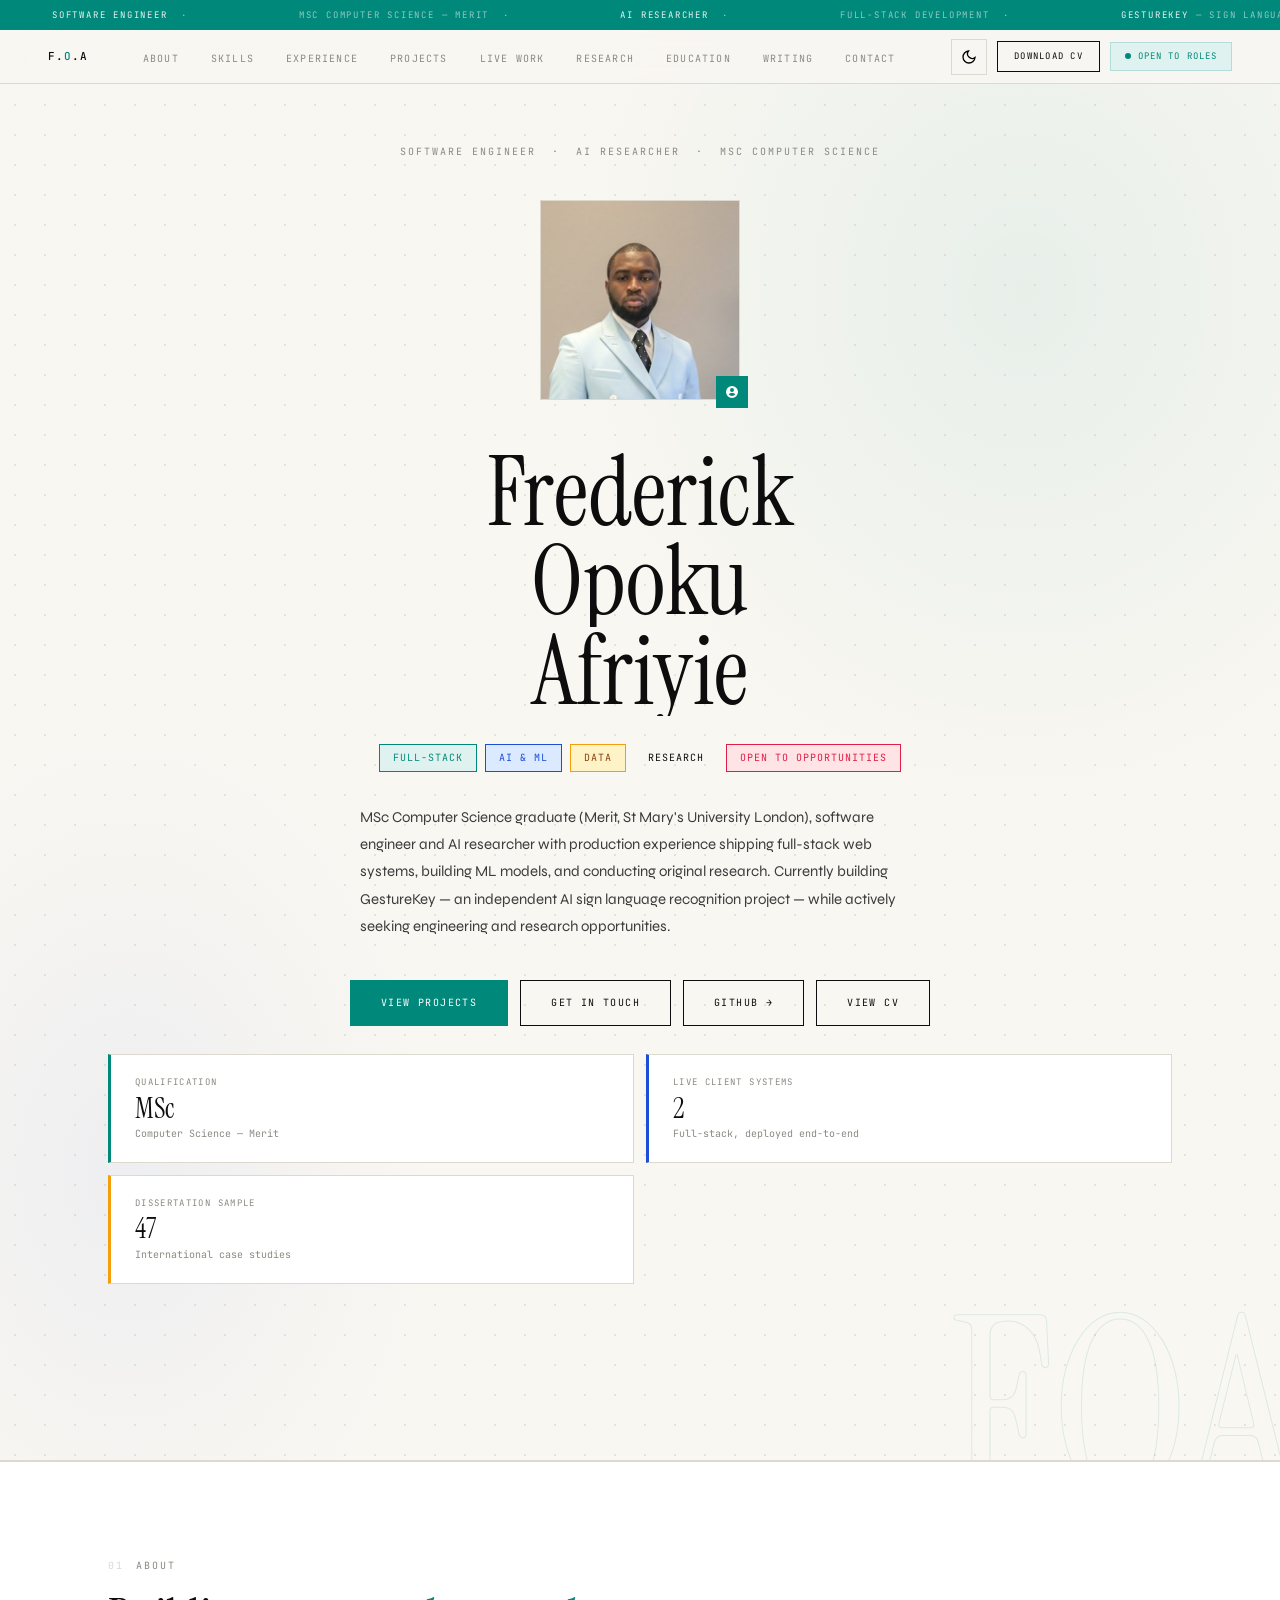
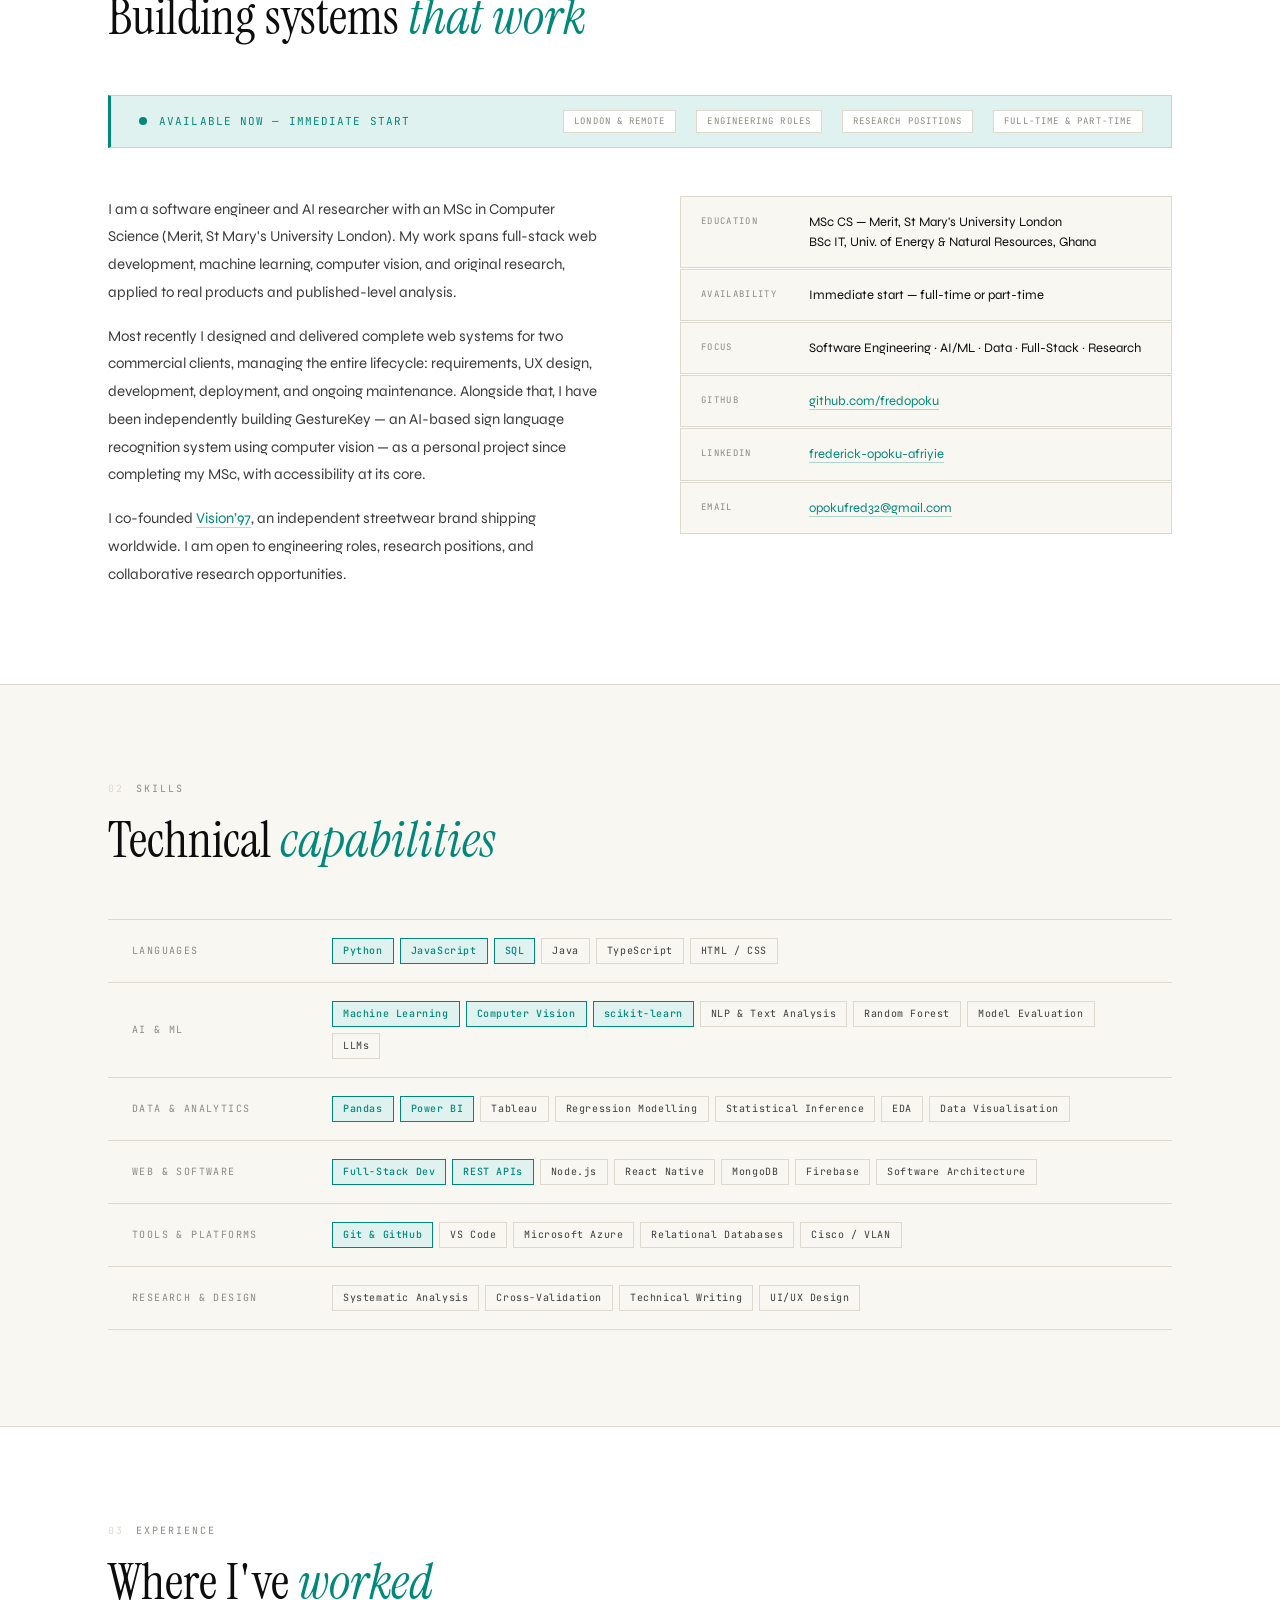
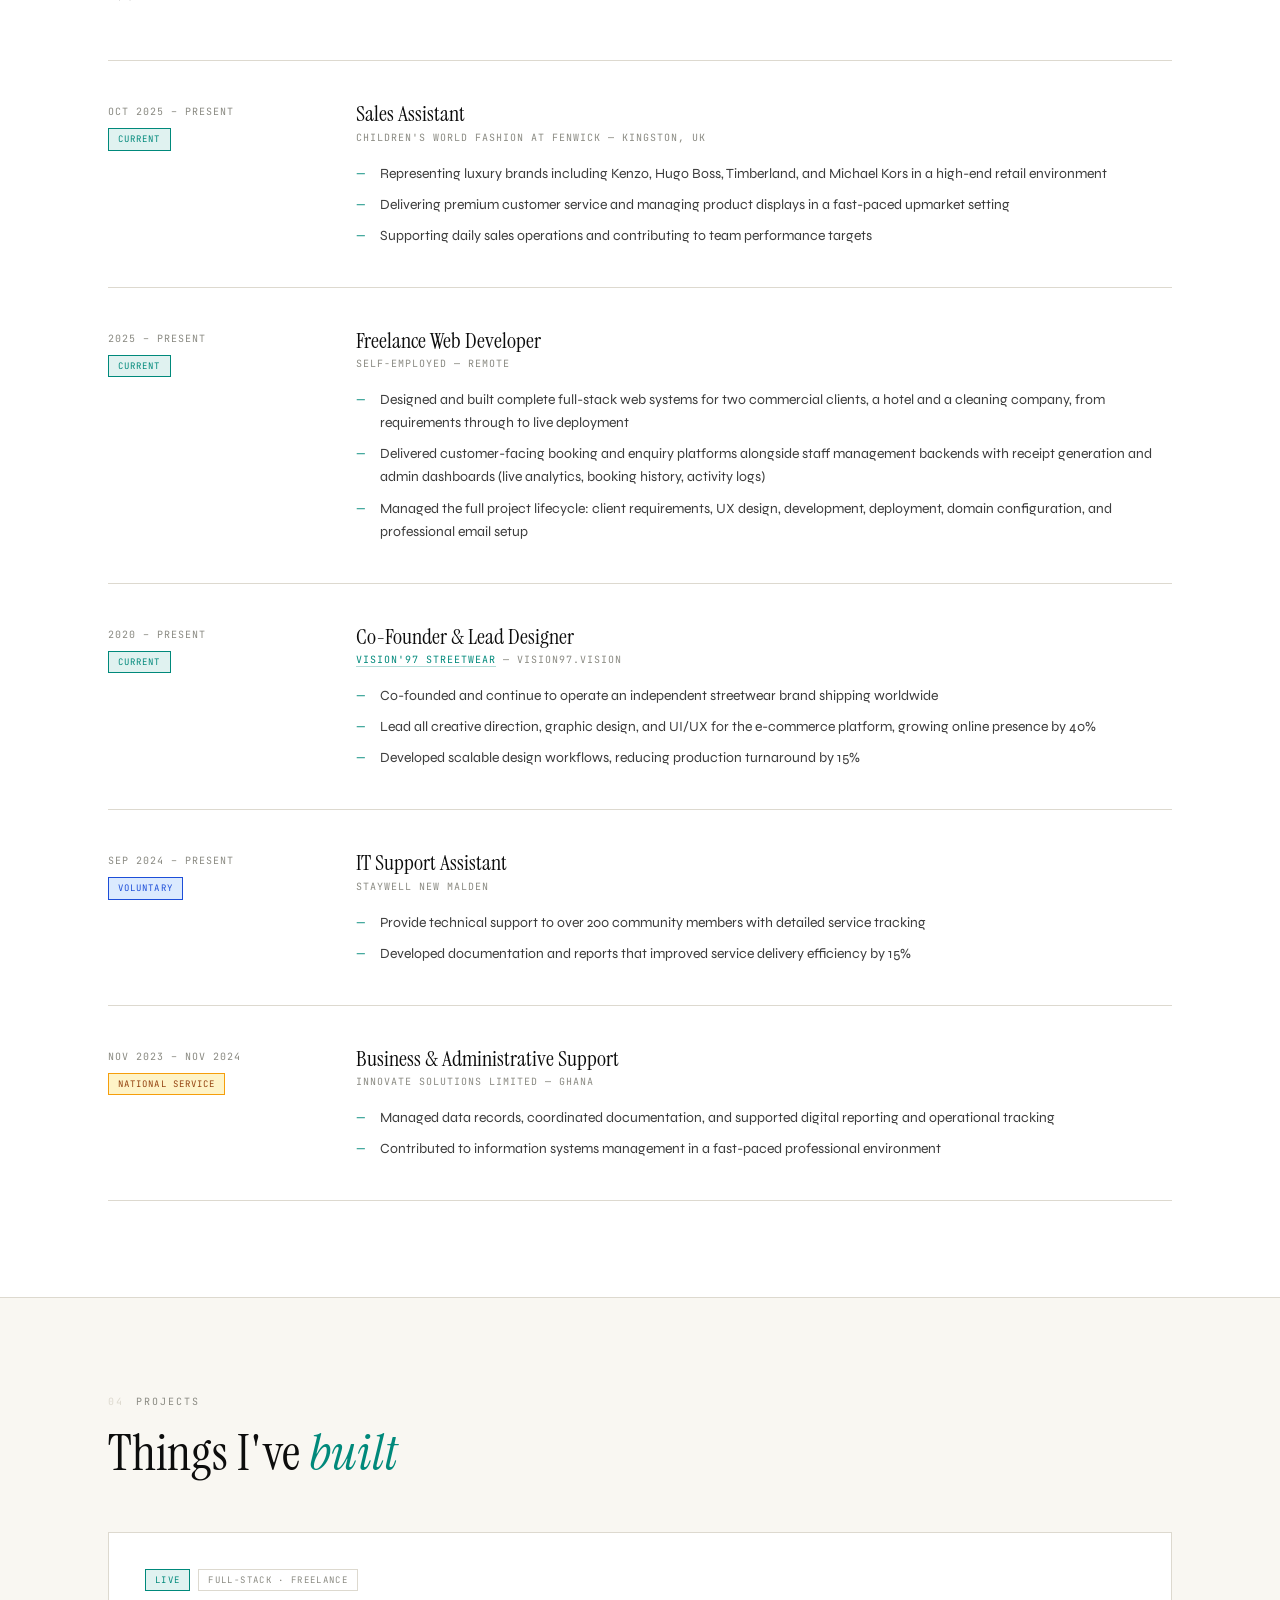
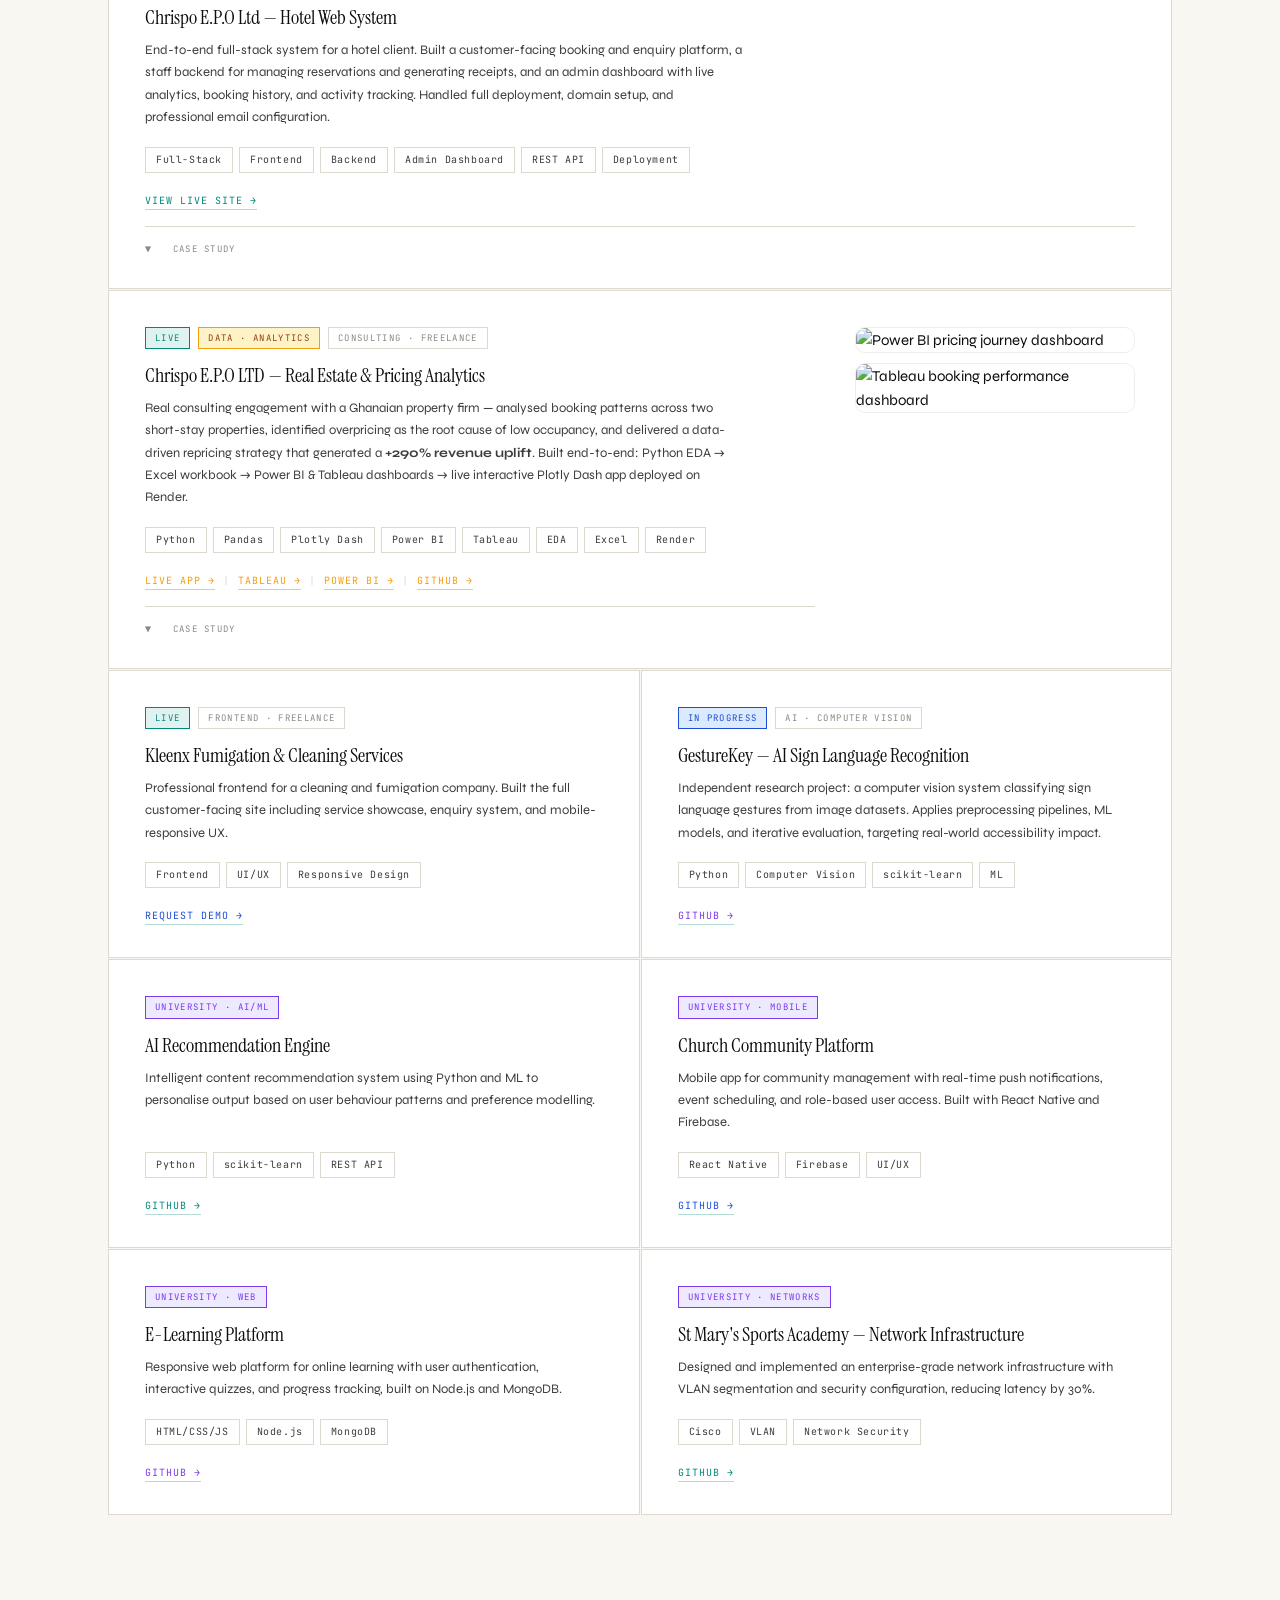
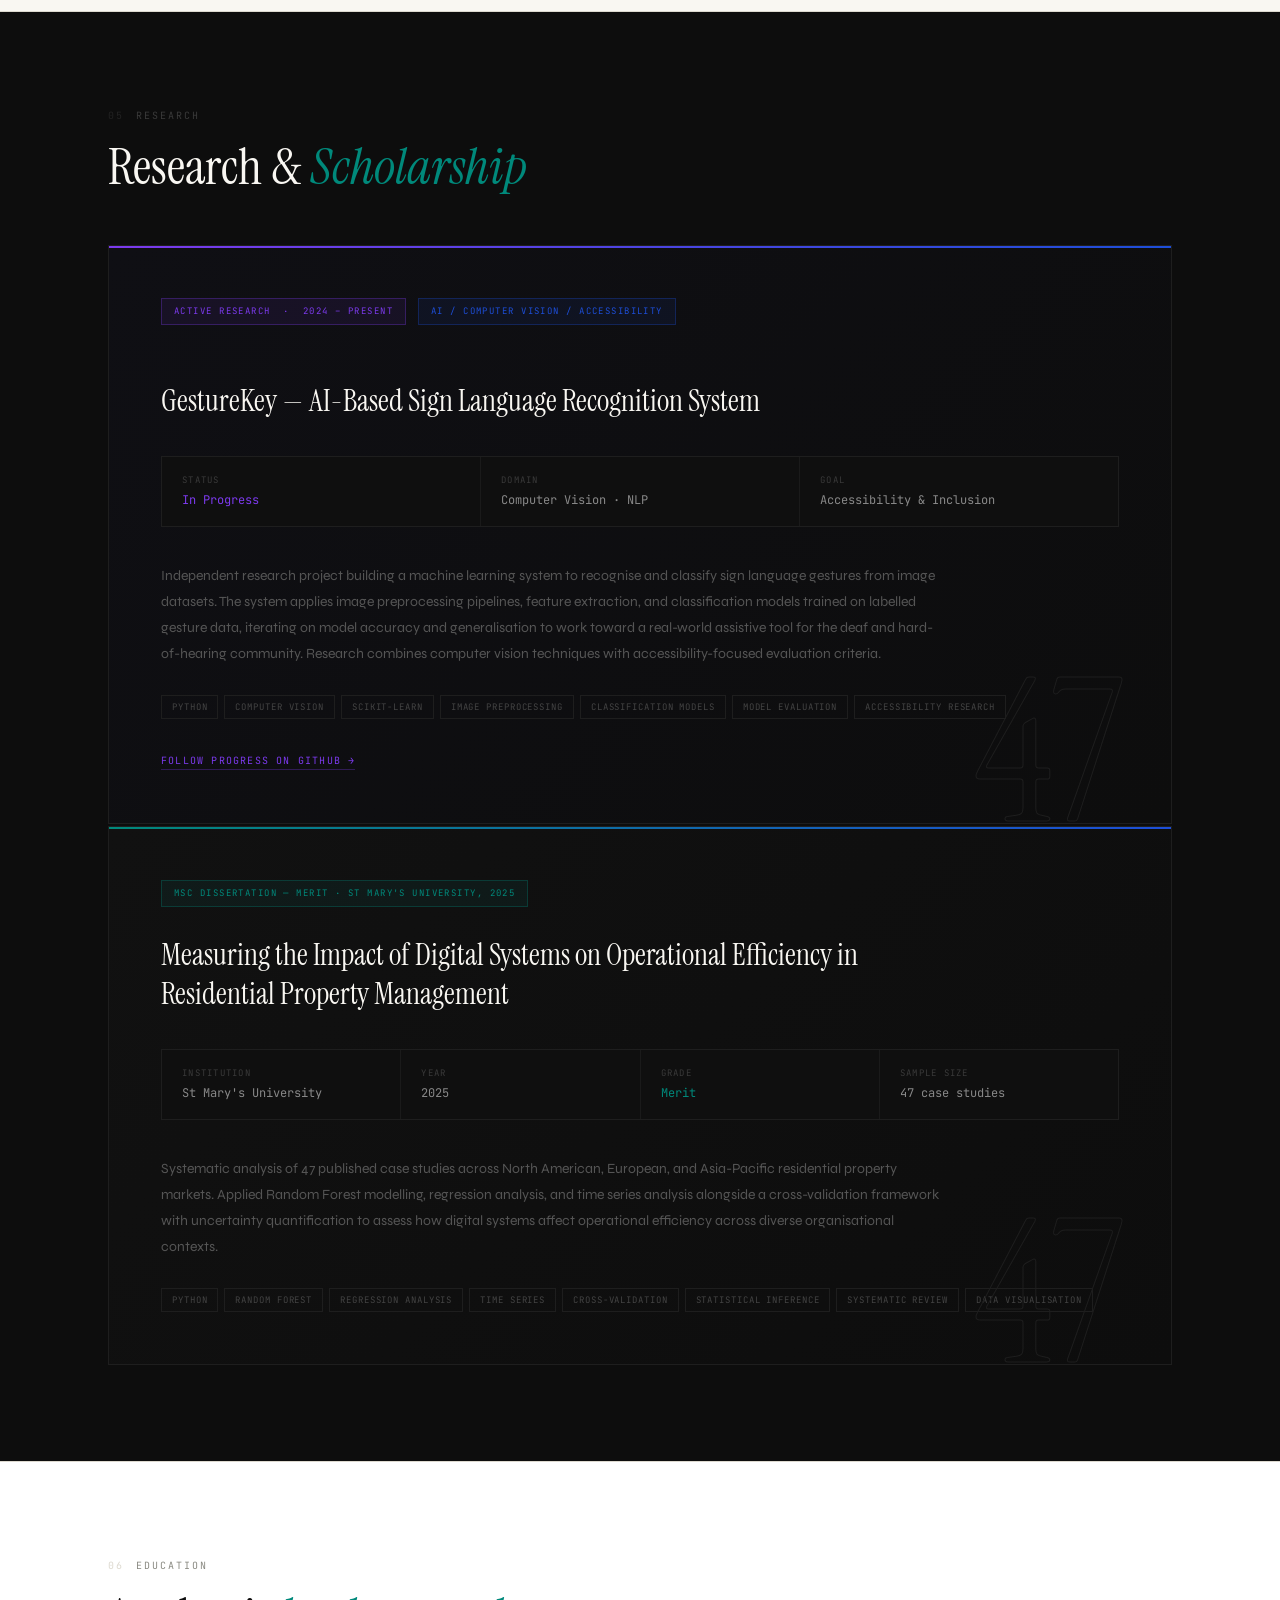
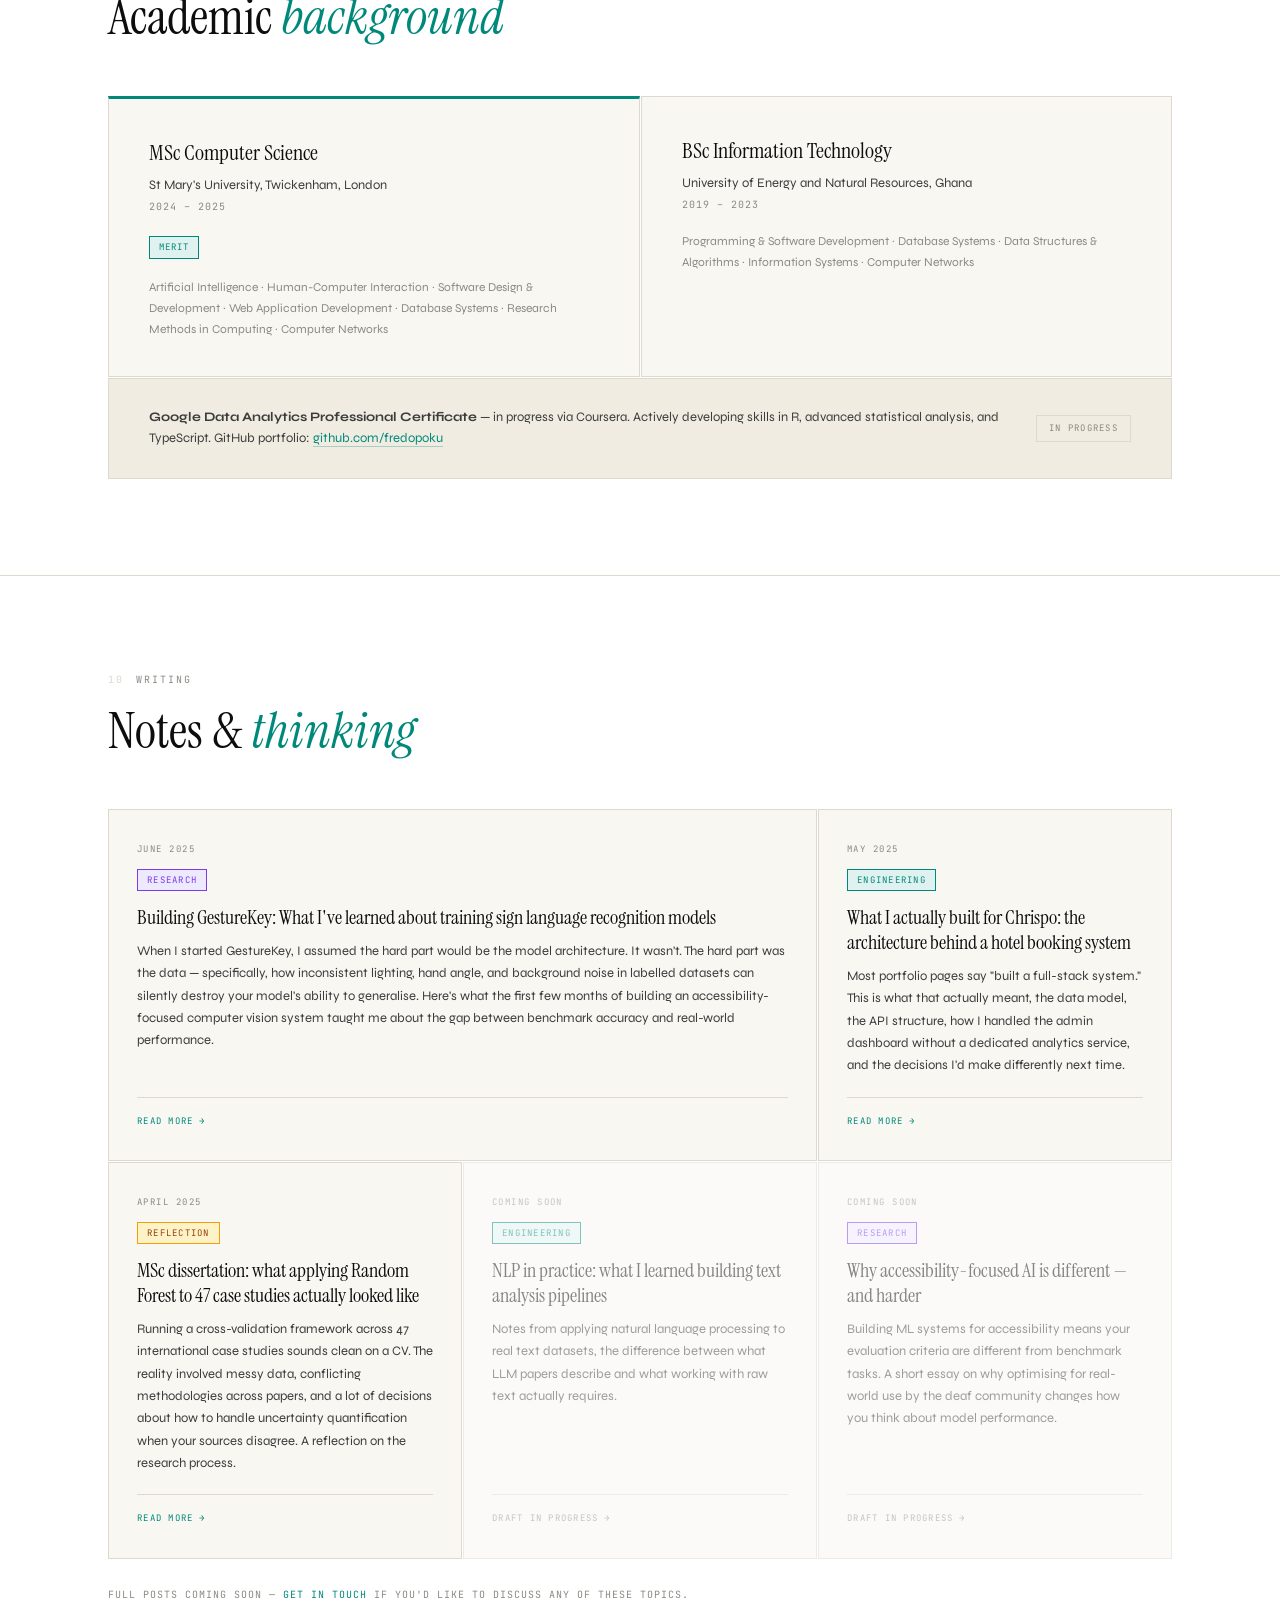
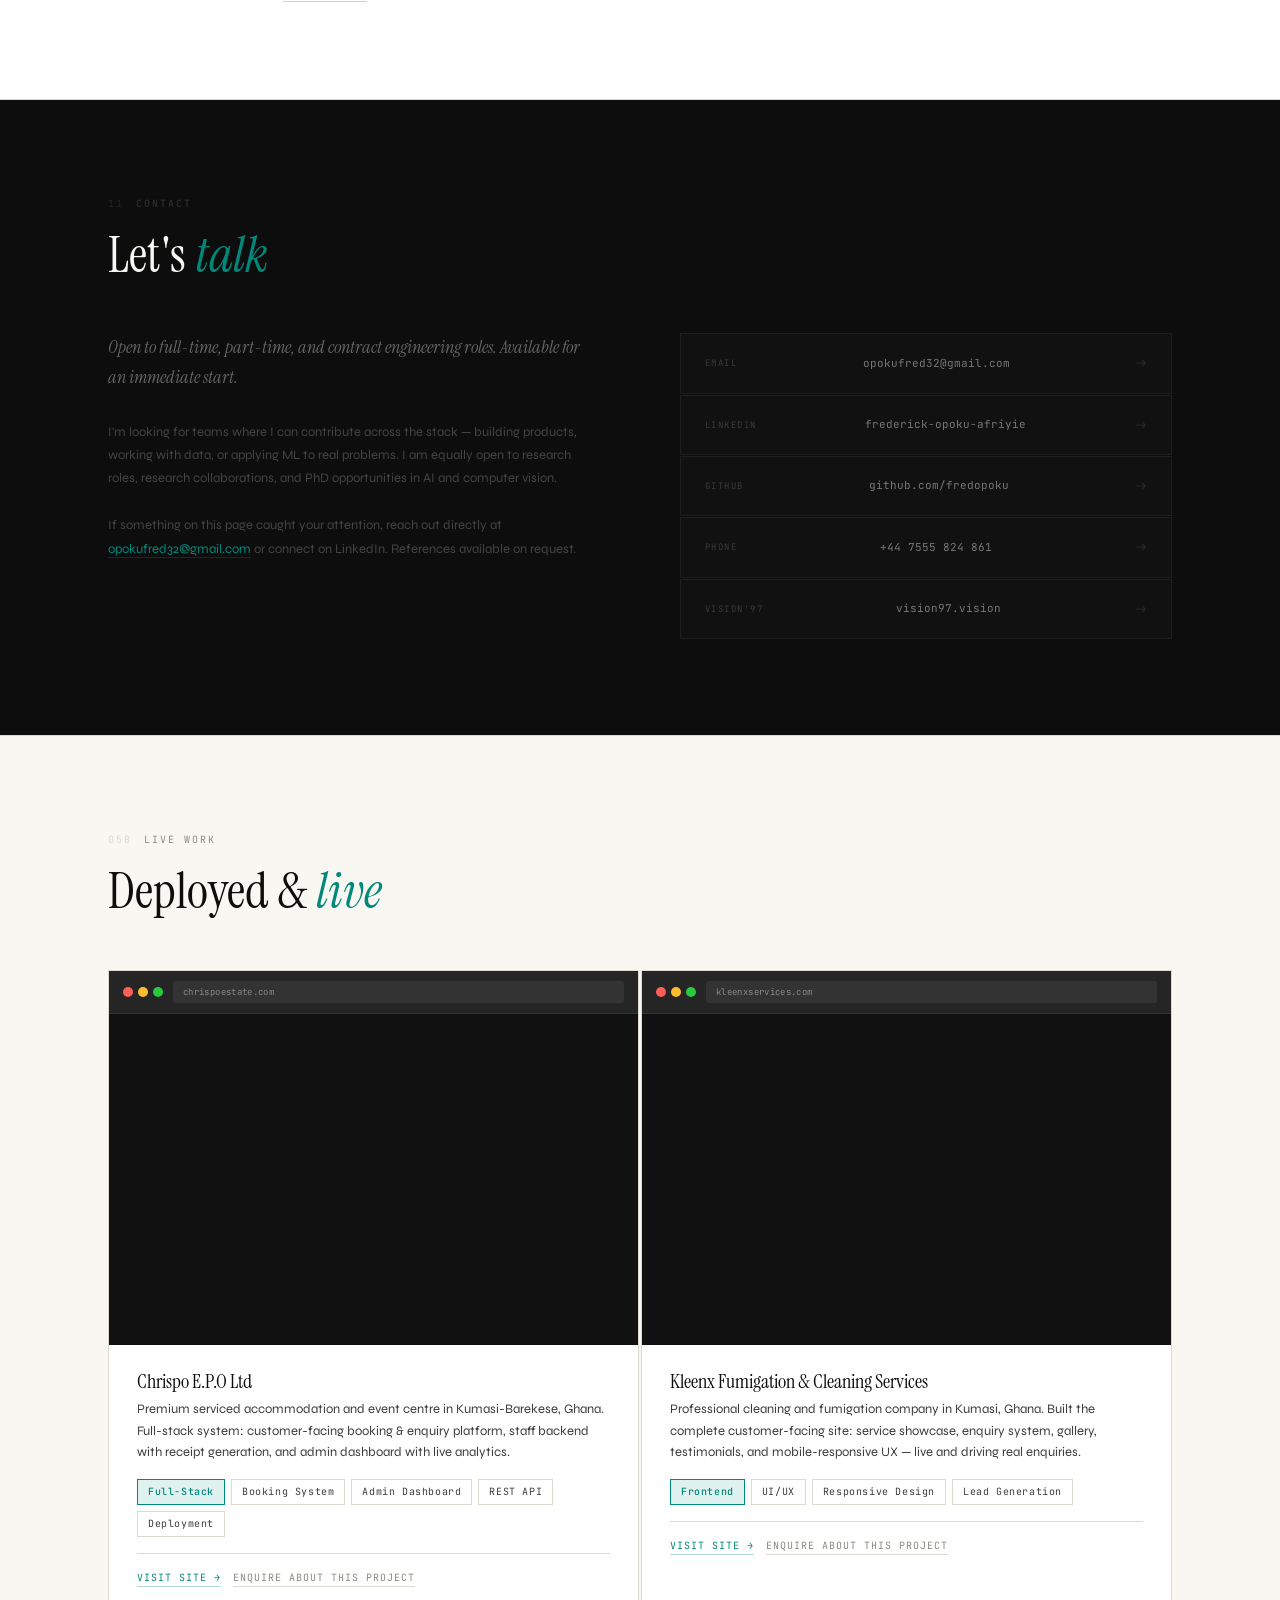
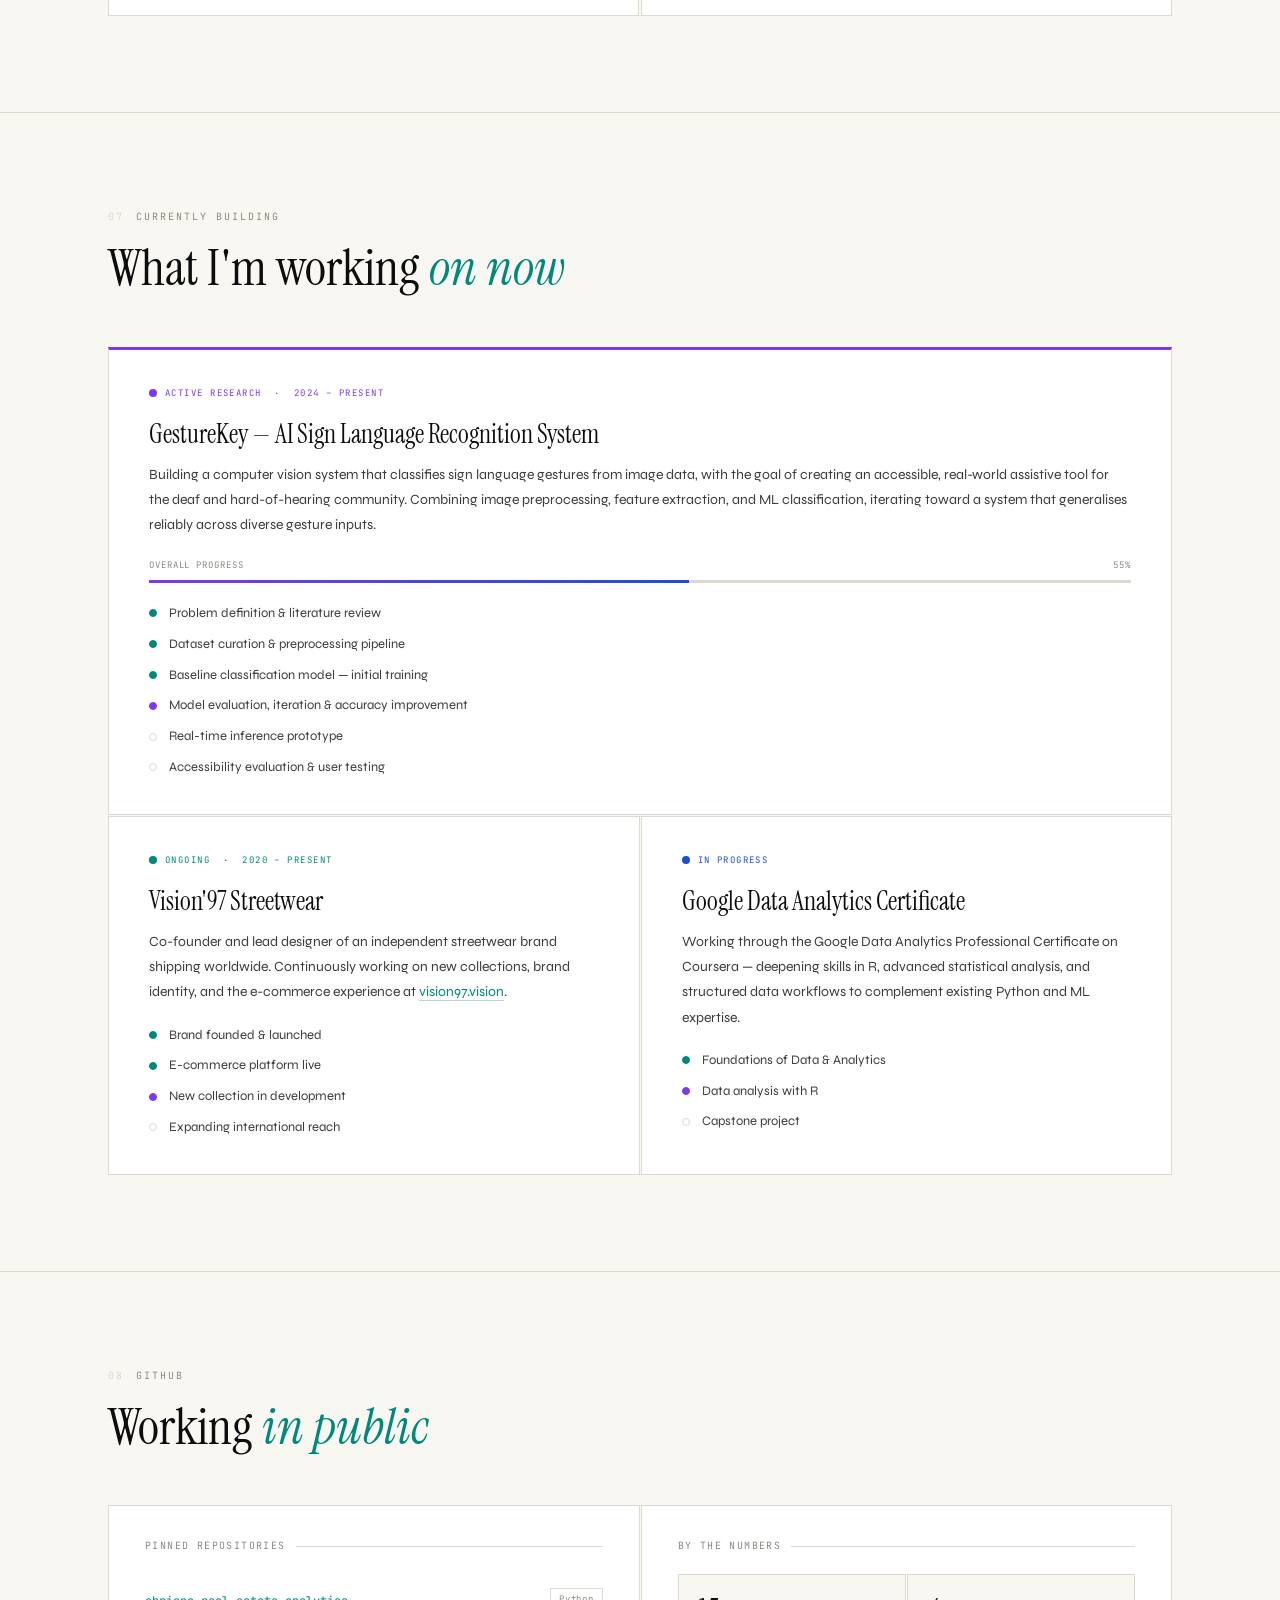
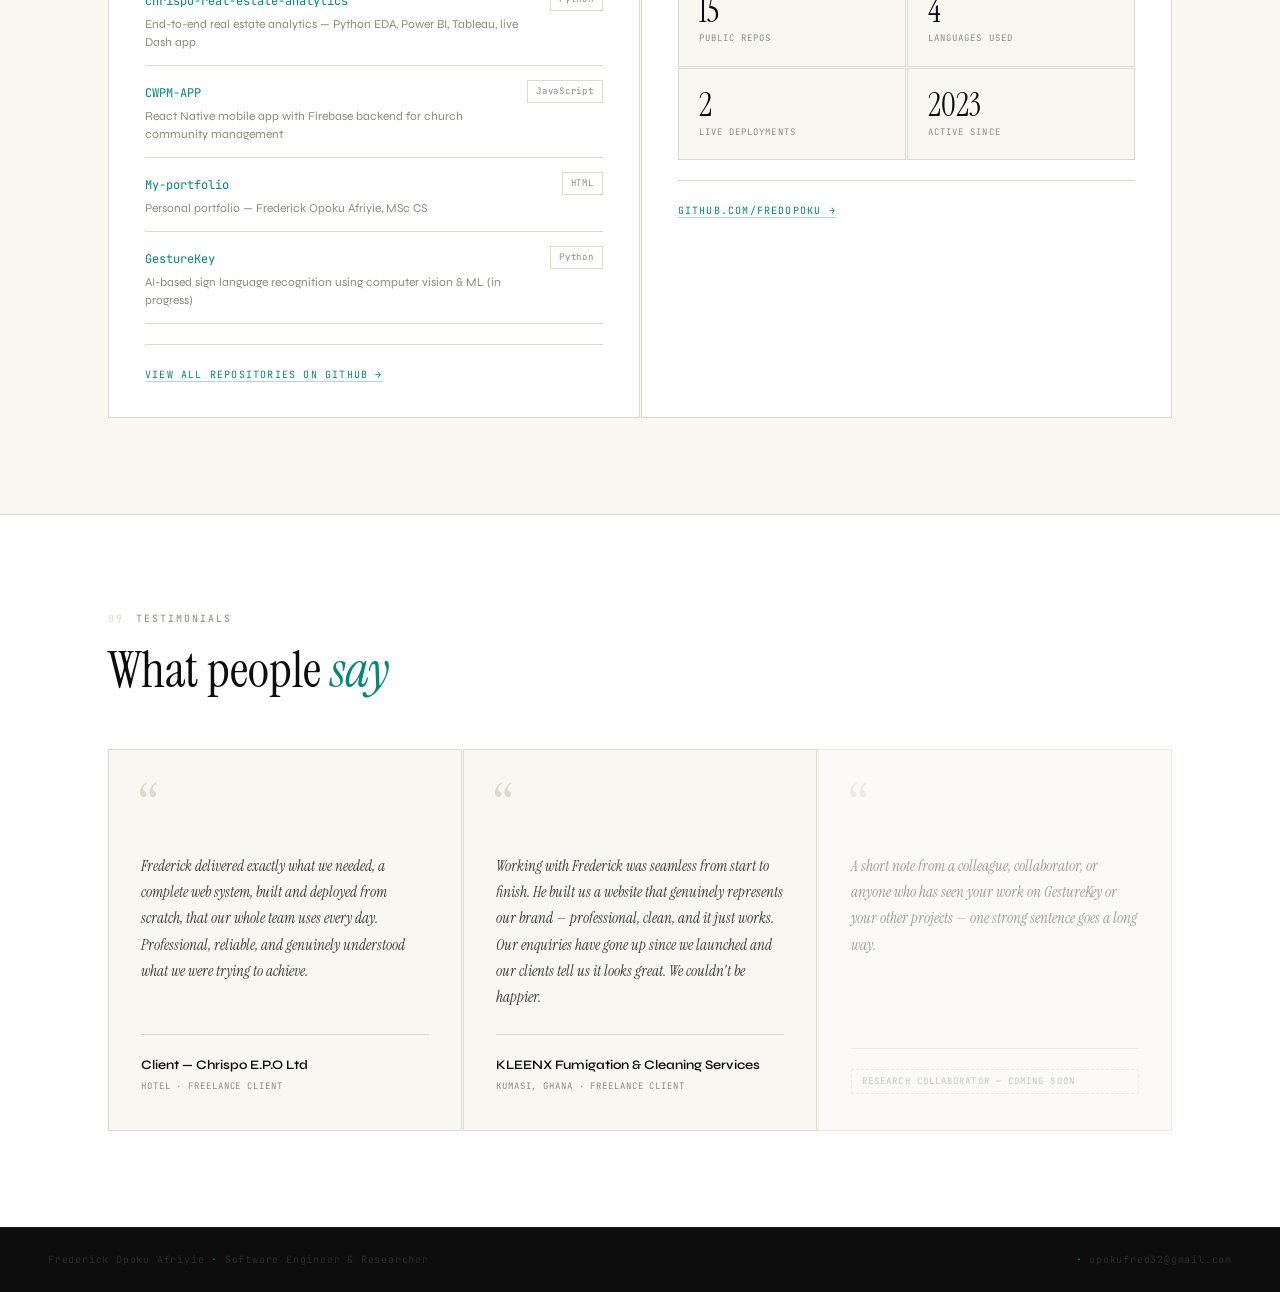
==== commit 1c1ed425: "Fix project and GitHub section links to point to real repos - Church Community Platform card → CWPM-" ====
--- a/index.html
+++ b/index.html
@@ -4,7 +4,13 @@
 <meta charset="UTF-8"/>
 <meta name="viewport" content="width=device-width, initial-scale=1.0"/>
 <title>Frederick Opoku Afriyie — Software Engineer & Researcher</title>
-<link rel="icon" type="image/svg+xml" href="data:image/svg+xml,%3Csvg xmlns='http://www.w3.org/2000/svg' viewBox='0 0 32 32'%3E%3Crect width='32' height='32' fill='%2300897b'/%3E%3Ctext x='50%25' y='50%25' dominant-baseline='central' text-anchor='middle' font-family='serif' font-size='18' font-weight='400' fill='white'%3EFOA%3C/text%3E%3C/svg%3E">
+<link rel="icon" type="image/png" sizes="32x32" href="assets/favicon-32.png">
+<link rel="icon" type="image/png" sizes="192x192" href="assets/favicon-192.png">
+<link rel="apple-touch-icon" sizes="180x180" href="assets/apple-touch-icon.png">
+<meta name="theme-color" content="#00897b">
+<meta name="apple-mobile-web-app-capable" content="yes">
+<meta name="apple-mobile-web-app-title" content="Frederick Opoku Afriyie">
+<meta name="apple-mobile-web-app-status-bar-style" content="black-translucent">
 <link rel="preconnect" href="https://fonts.googleapis.com">
 <link href="https://fonts.googleapis.com/css2?family=Syne:wght@400;500;600;700;800&family=Instrument+Serif:ital@0;1&family=JetBrains+Mono:wght@300;400;500&display=swap" rel="stylesheet">
 <link rel="stylesheet" href="styles.css">
@@ -496,7 +502,7 @@
           <span class="tag">React Native</span><span class="tag">Firebase</span><span class="tag">UI/UX</span>
         </div>
         <div class="proj-link-row">
-          <a href="https://github.com/fredopoku" target="_blank" rel="noopener">GitHub &rarr;</a>
+          <a href="https://github.com/fredopoku/CWPM-APP" target="_blank" rel="noopener">GitHub &rarr;</a>
         </div>
       </div>
 
@@ -889,29 +895,29 @@
         <div class="gh-panel-title">Pinned Repositories</div>
         <div class="gh-repo">
           <div>
-            <a href="https://github.com/fredopoku" target="_blank" rel="noopener" class="gh-repo-name">GestureKey</a>
-            <div class="gh-repo-desc">AI-based sign language recognition using computer vision &amp; ML</div>
+            <a href="https://github.com/fredopoku/chrispo-real-estate-analytics" target="_blank" rel="noopener" class="gh-repo-name">chrispo-real-estate-analytics</a>
+            <div class="gh-repo-desc">End-to-end real estate analytics — Python EDA, Power BI, Tableau, live Dash app</div>
           </div>
           <span class="gh-repo-lang">Python</span>
         </div>
         <div class="gh-repo">
           <div>
-            <a href="https://github.com/fredopoku" target="_blank" rel="noopener" class="gh-repo-name">AI-Recommendation-Engine</a>
-            <div class="gh-repo-desc">ML-powered content personalisation system</div>
-          </div>
-          <span class="gh-repo-lang">Python</span>
+            <a href="https://github.com/fredopoku/CWPM-APP" target="_blank" rel="noopener" class="gh-repo-name">CWPM-APP</a>
+            <div class="gh-repo-desc">React Native mobile app with Firebase backend for church community management</div>
+          </div>
+          <span class="gh-repo-lang">JavaScript</span>
         </div>
         <div class="gh-repo">
           <div>
-            <a href="https://github.com/fredopoku" target="_blank" rel="noopener" class="gh-repo-name">Church-Community-Platform</a>
-            <div class="gh-repo-desc">React Native mobile app with Firebase backend</div>
-          </div>
-          <span class="gh-repo-lang">JavaScript</span>
+            <a href="https://github.com/fredopoku/My-portfolio" target="_blank" rel="noopener" class="gh-repo-name">My-portfolio</a>
+            <div class="gh-repo-desc">Personal portfolio — Frederick Opoku Afriyie, MSc CS</div>
+          </div>
+          <span class="gh-repo-lang">HTML</span>
         </div>
         <div class="gh-repo">
           <div>
-            <a href="https://github.com/fredopoku" target="_blank" rel="noopener" class="gh-repo-name">MSc-Dissertation-Analysis</a>
-            <div class="gh-repo-desc">Random Forest &amp; regression analysis — 47 case studies</div>
+            <a href="https://github.com/fredopoku" target="_blank" rel="noopener" class="gh-repo-name">GestureKey</a>
+            <div class="gh-repo-desc">AI-based sign language recognition using computer vision &amp; ML (in progress)</div>
           </div>
           <span class="gh-repo-lang">Python</span>
         </div>
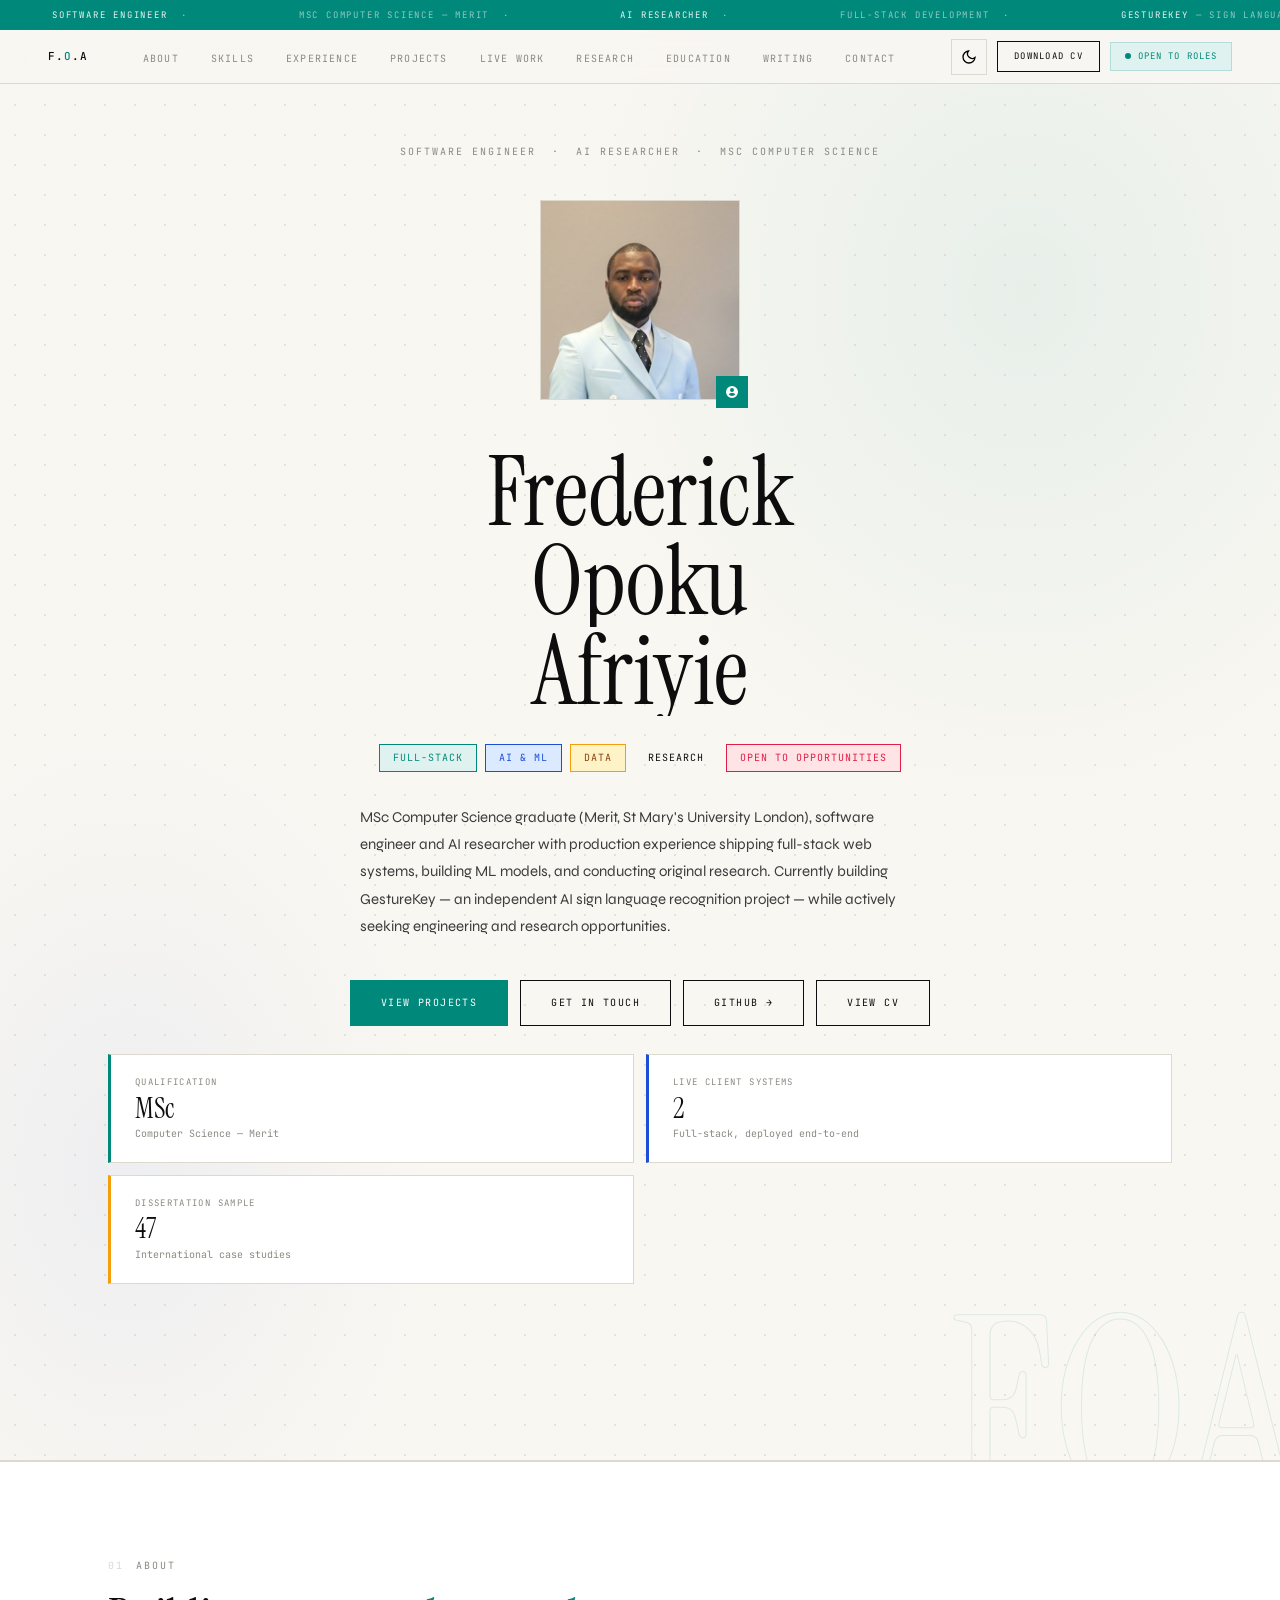
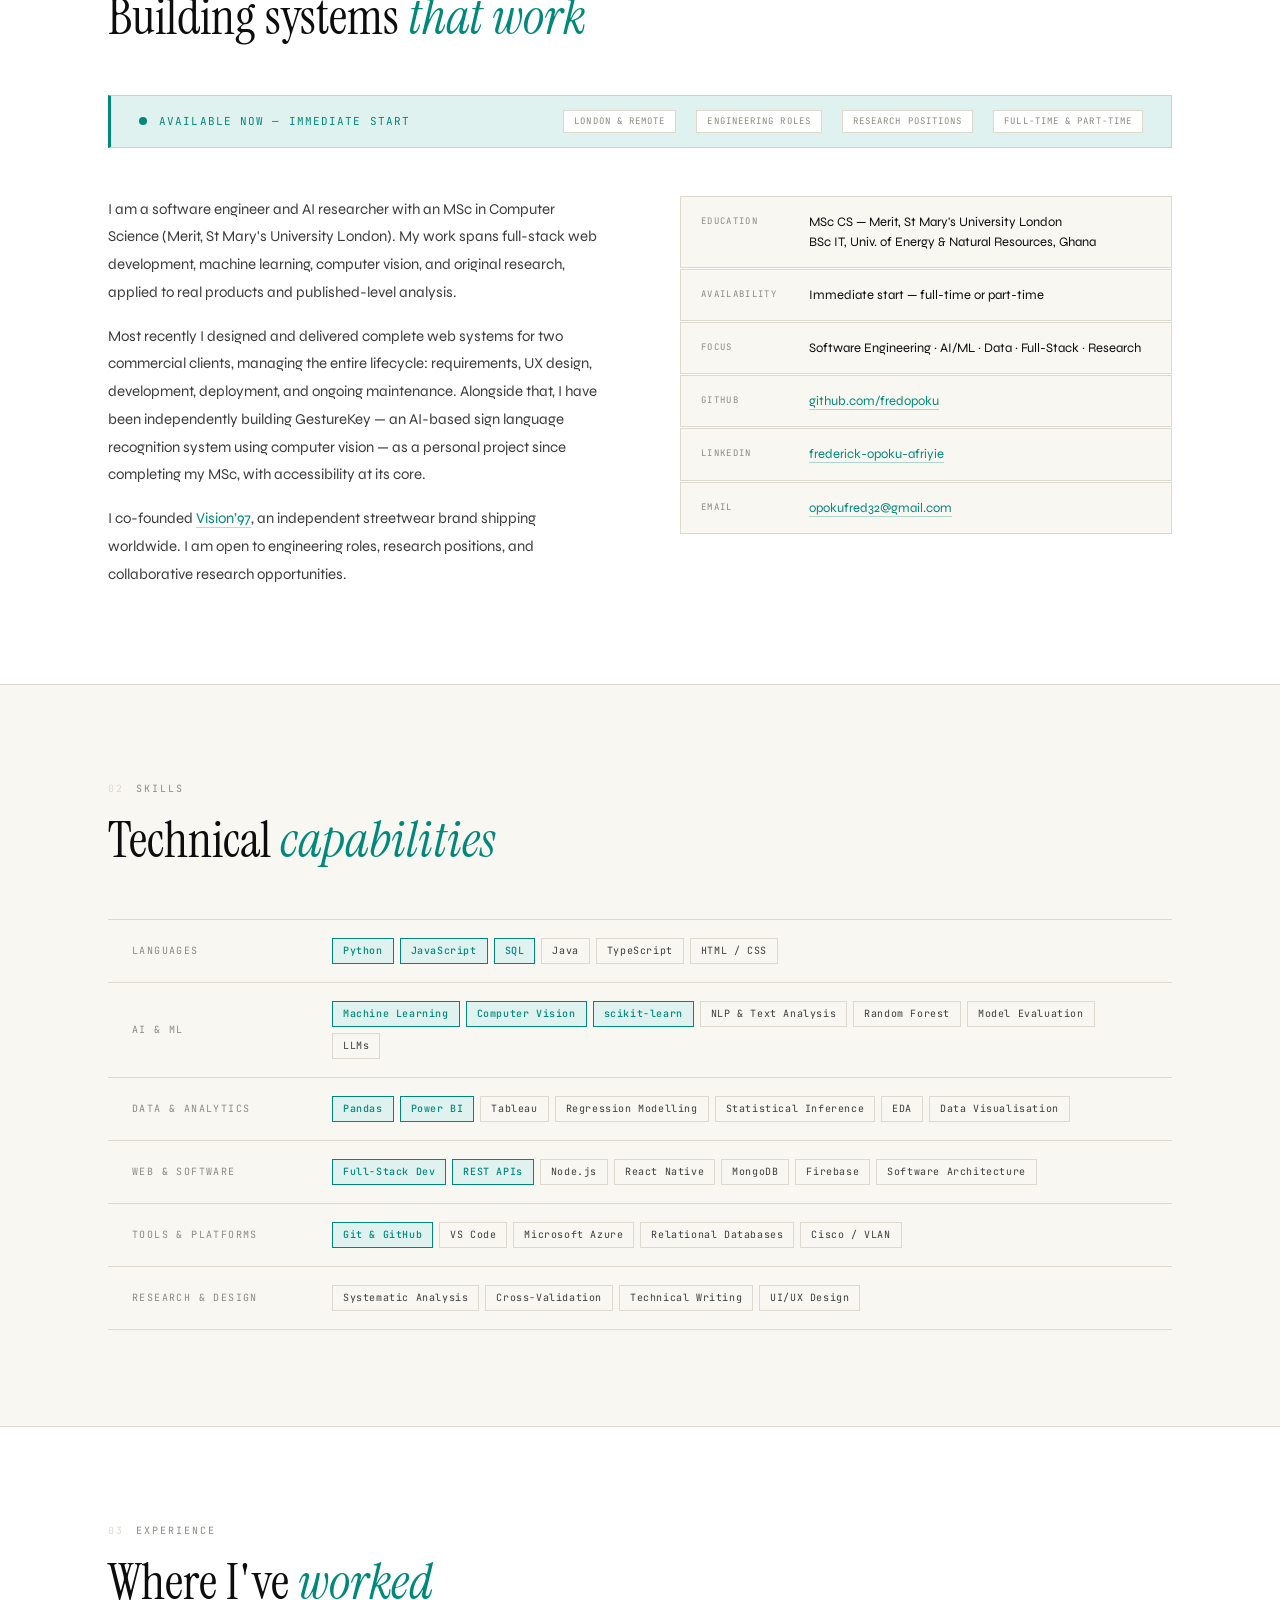
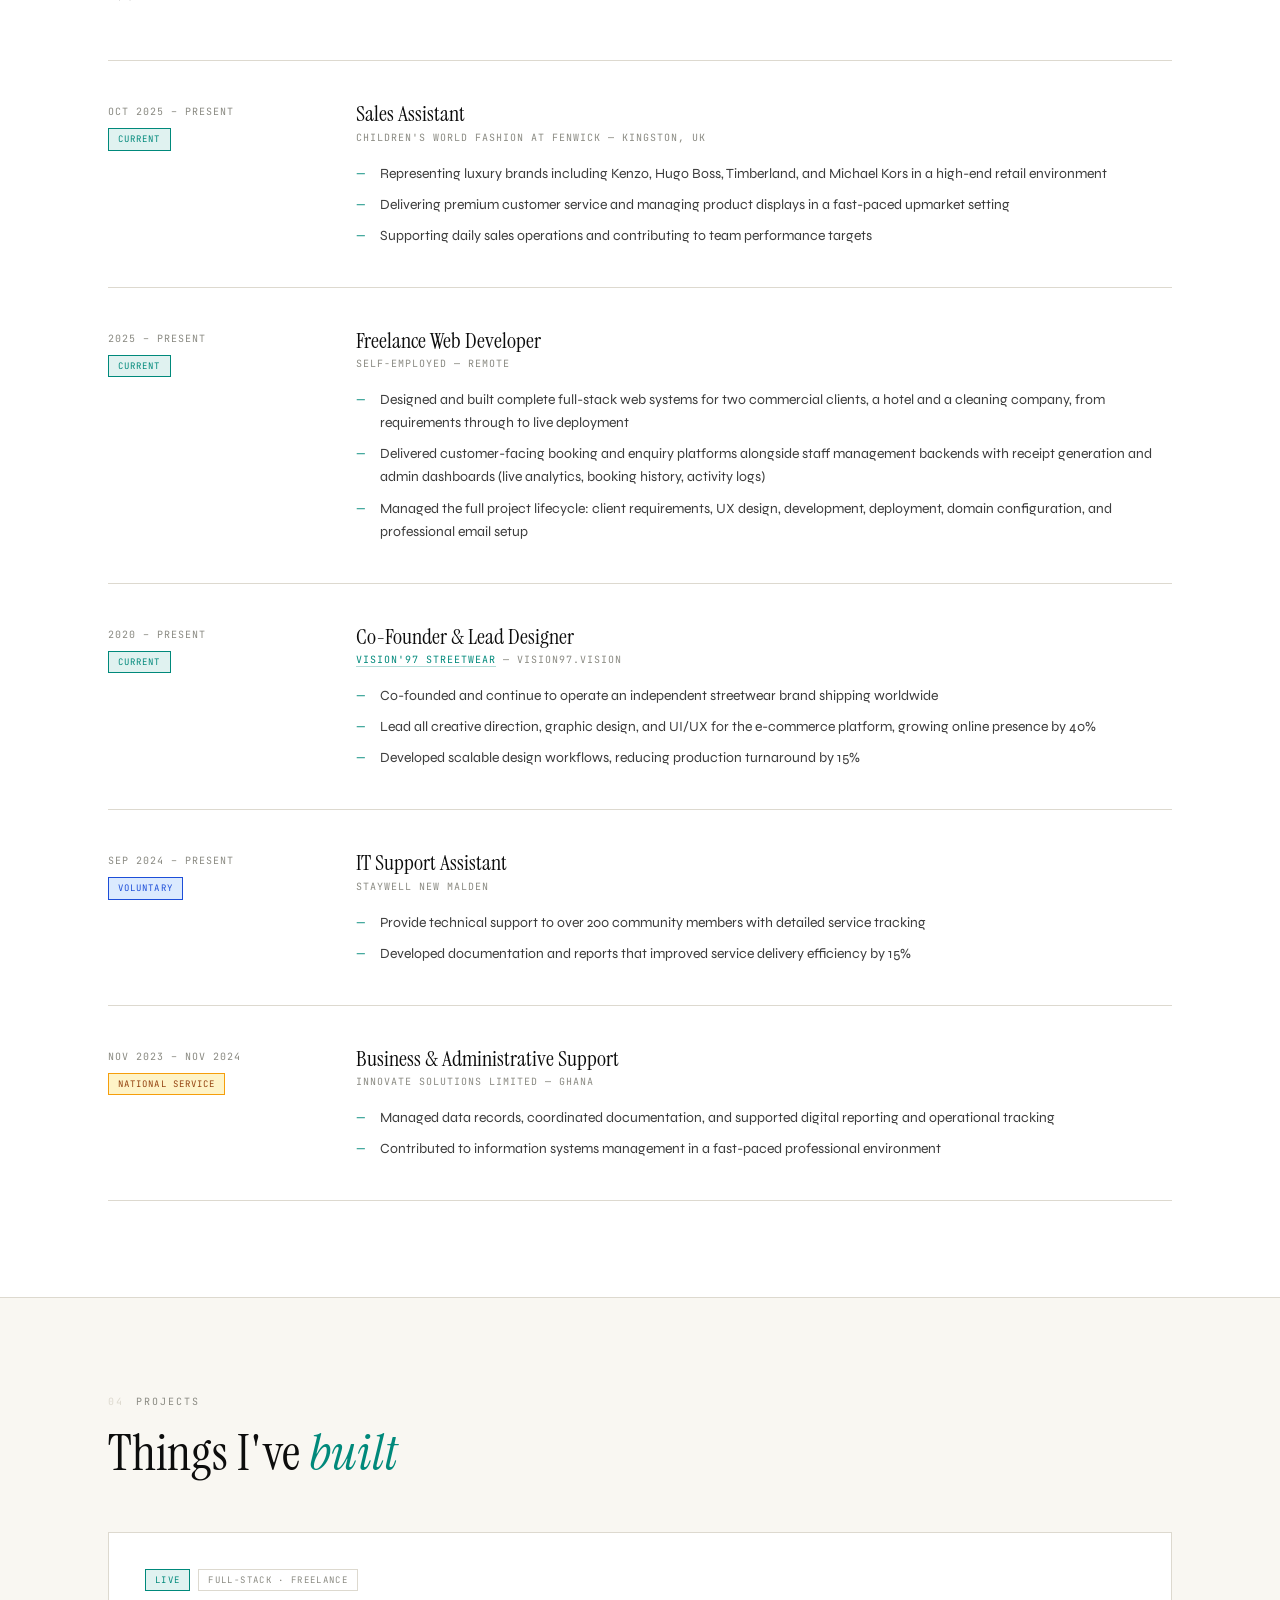
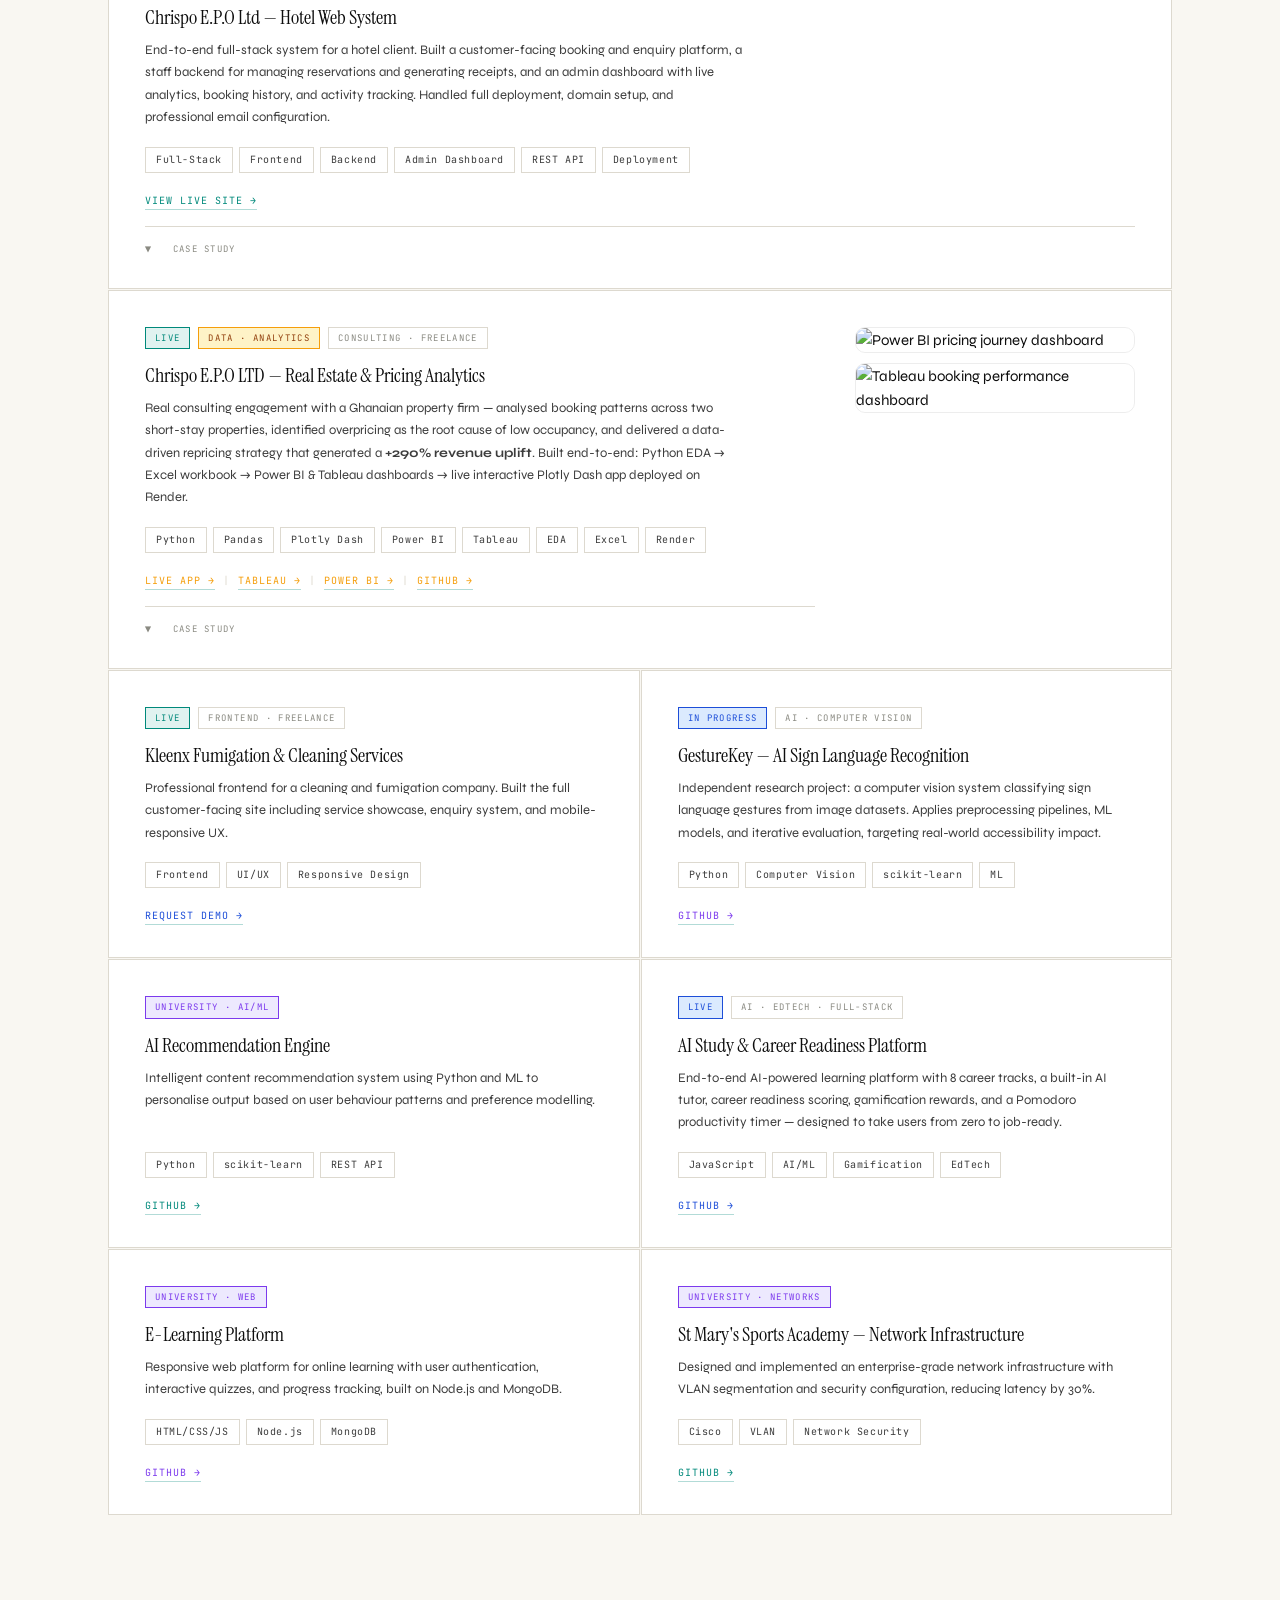
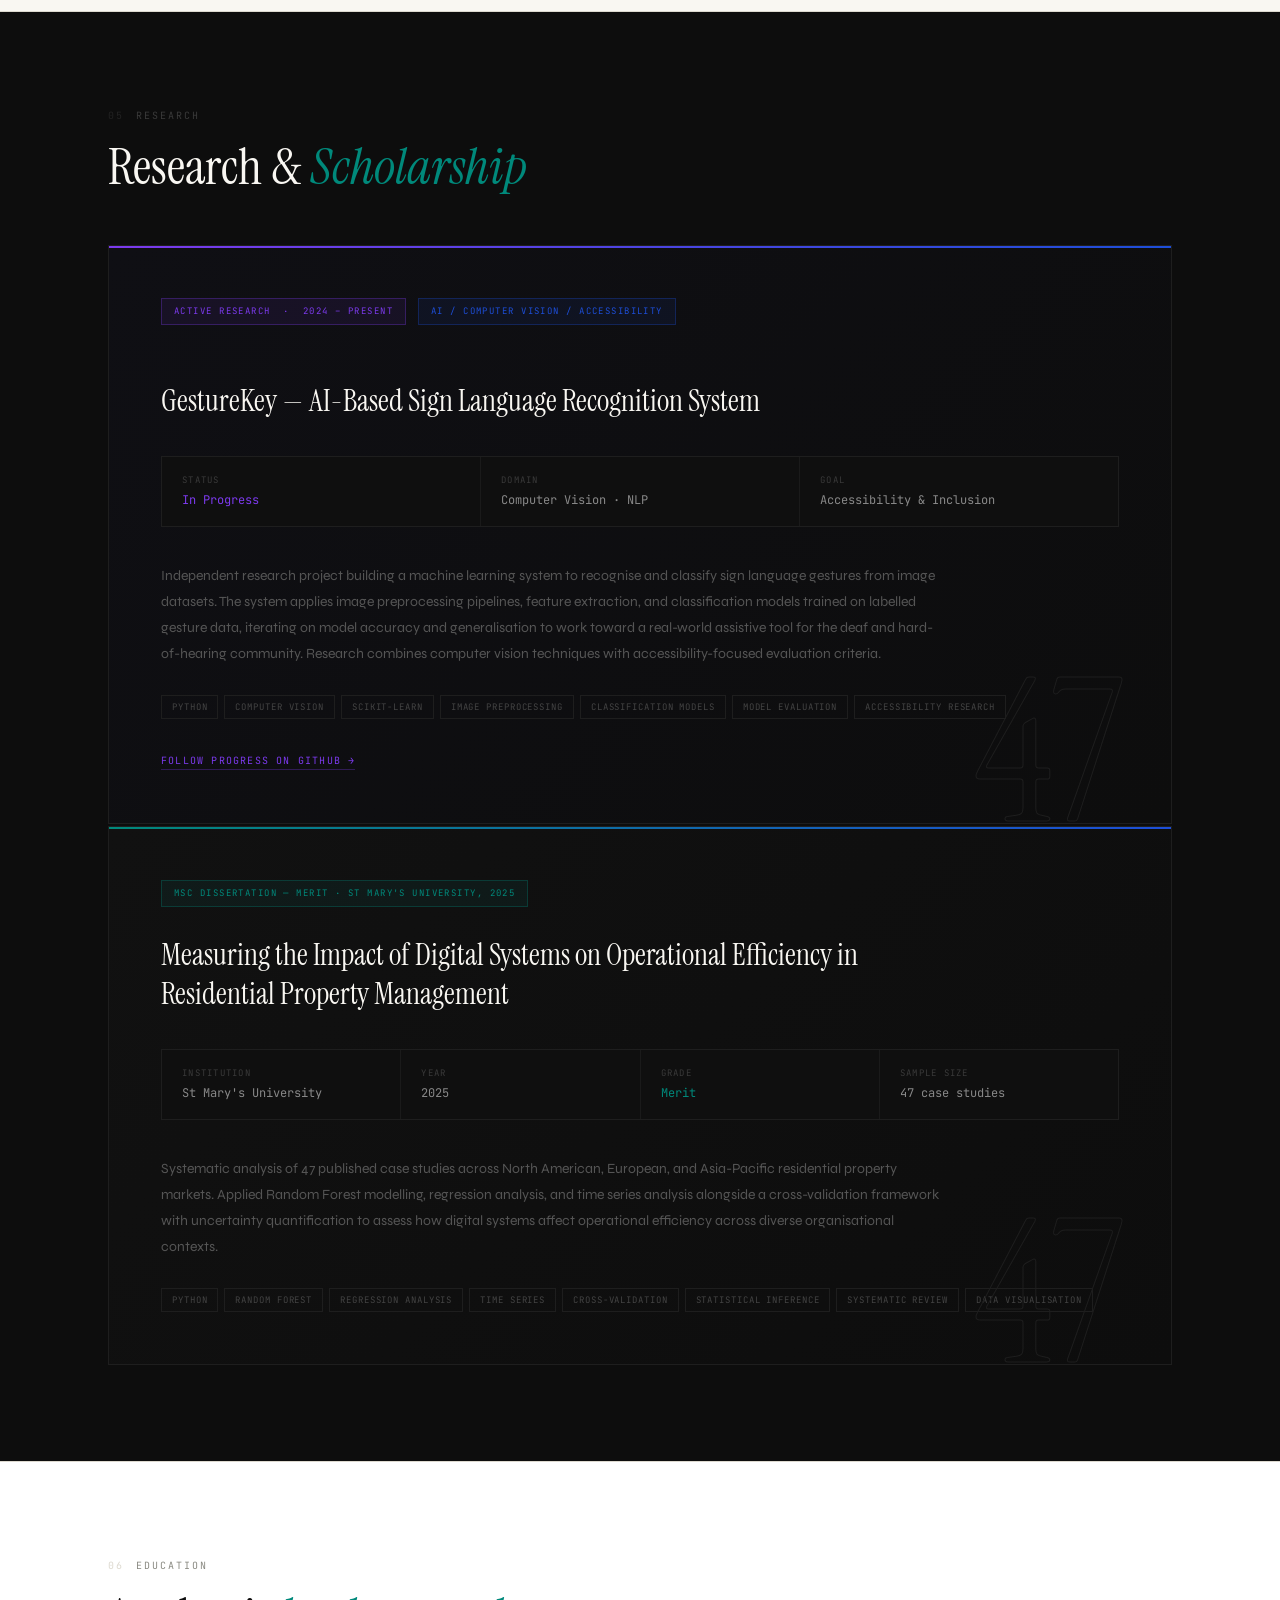
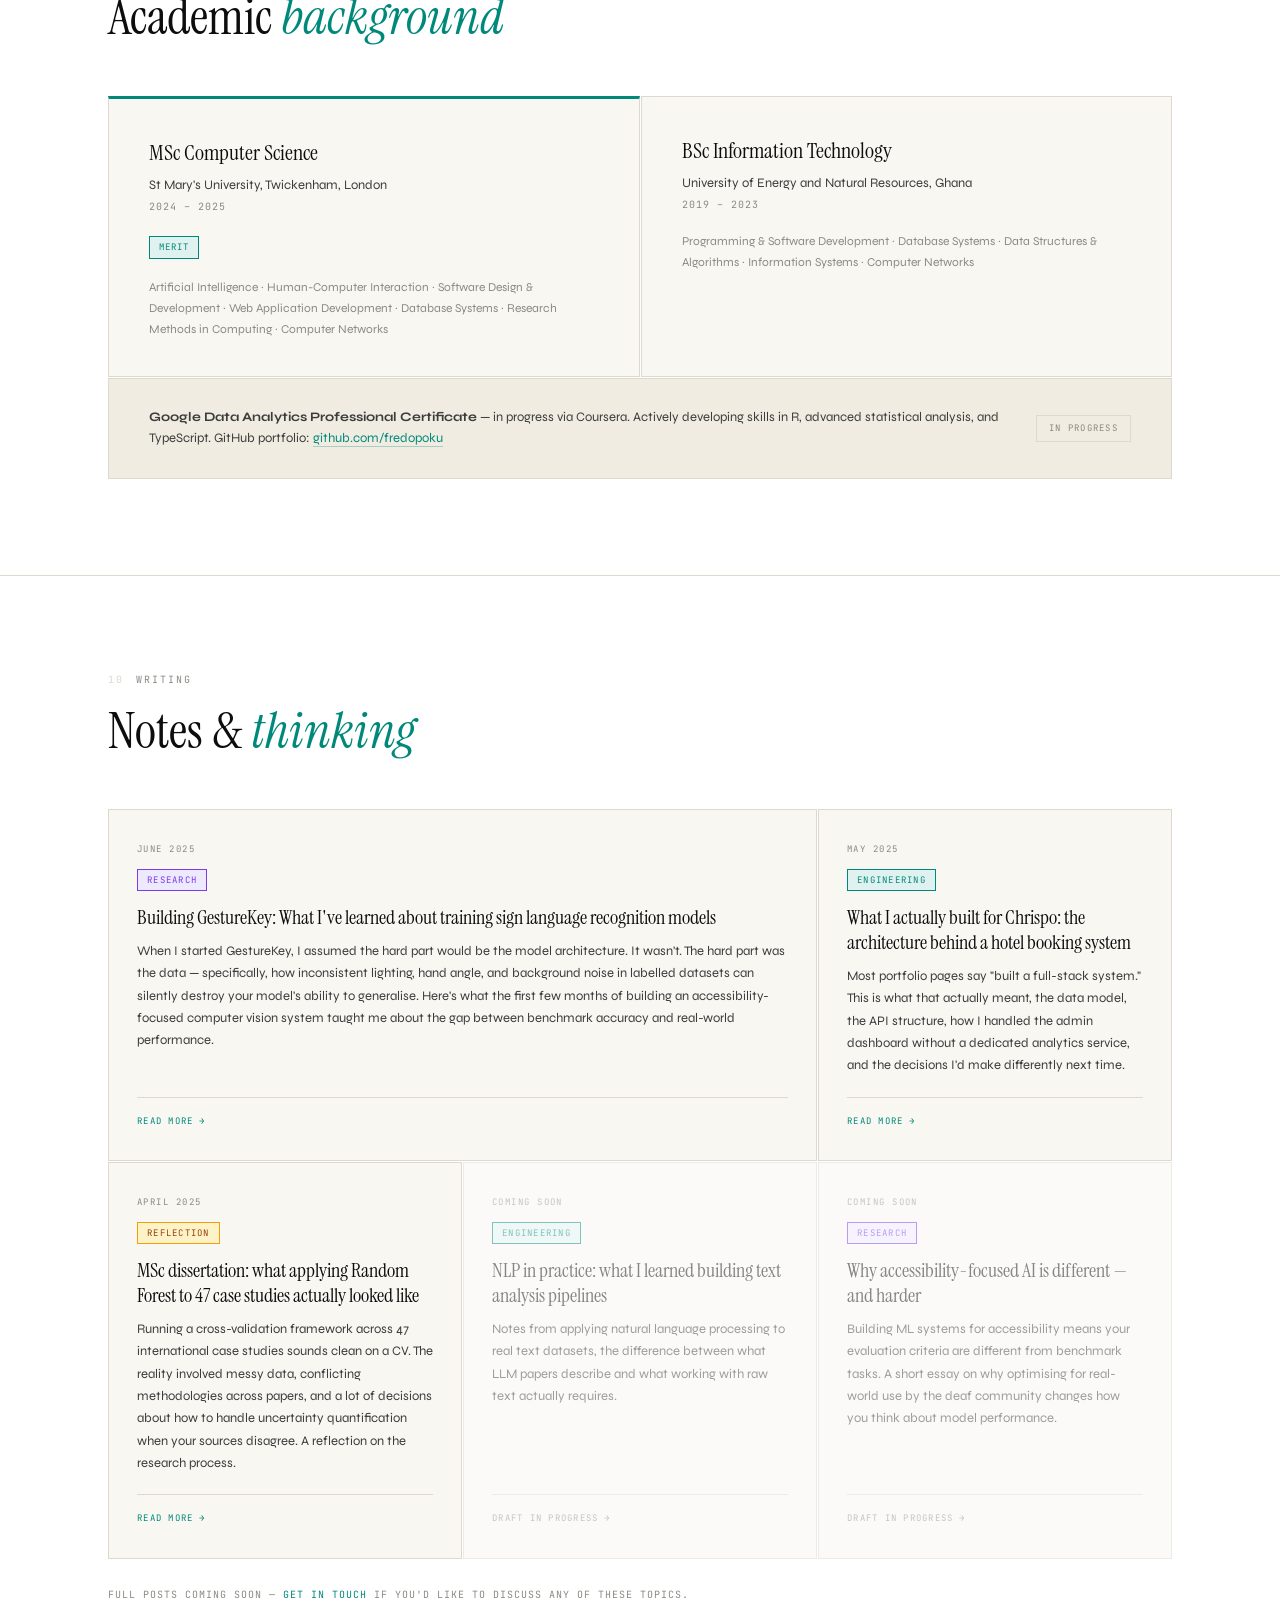
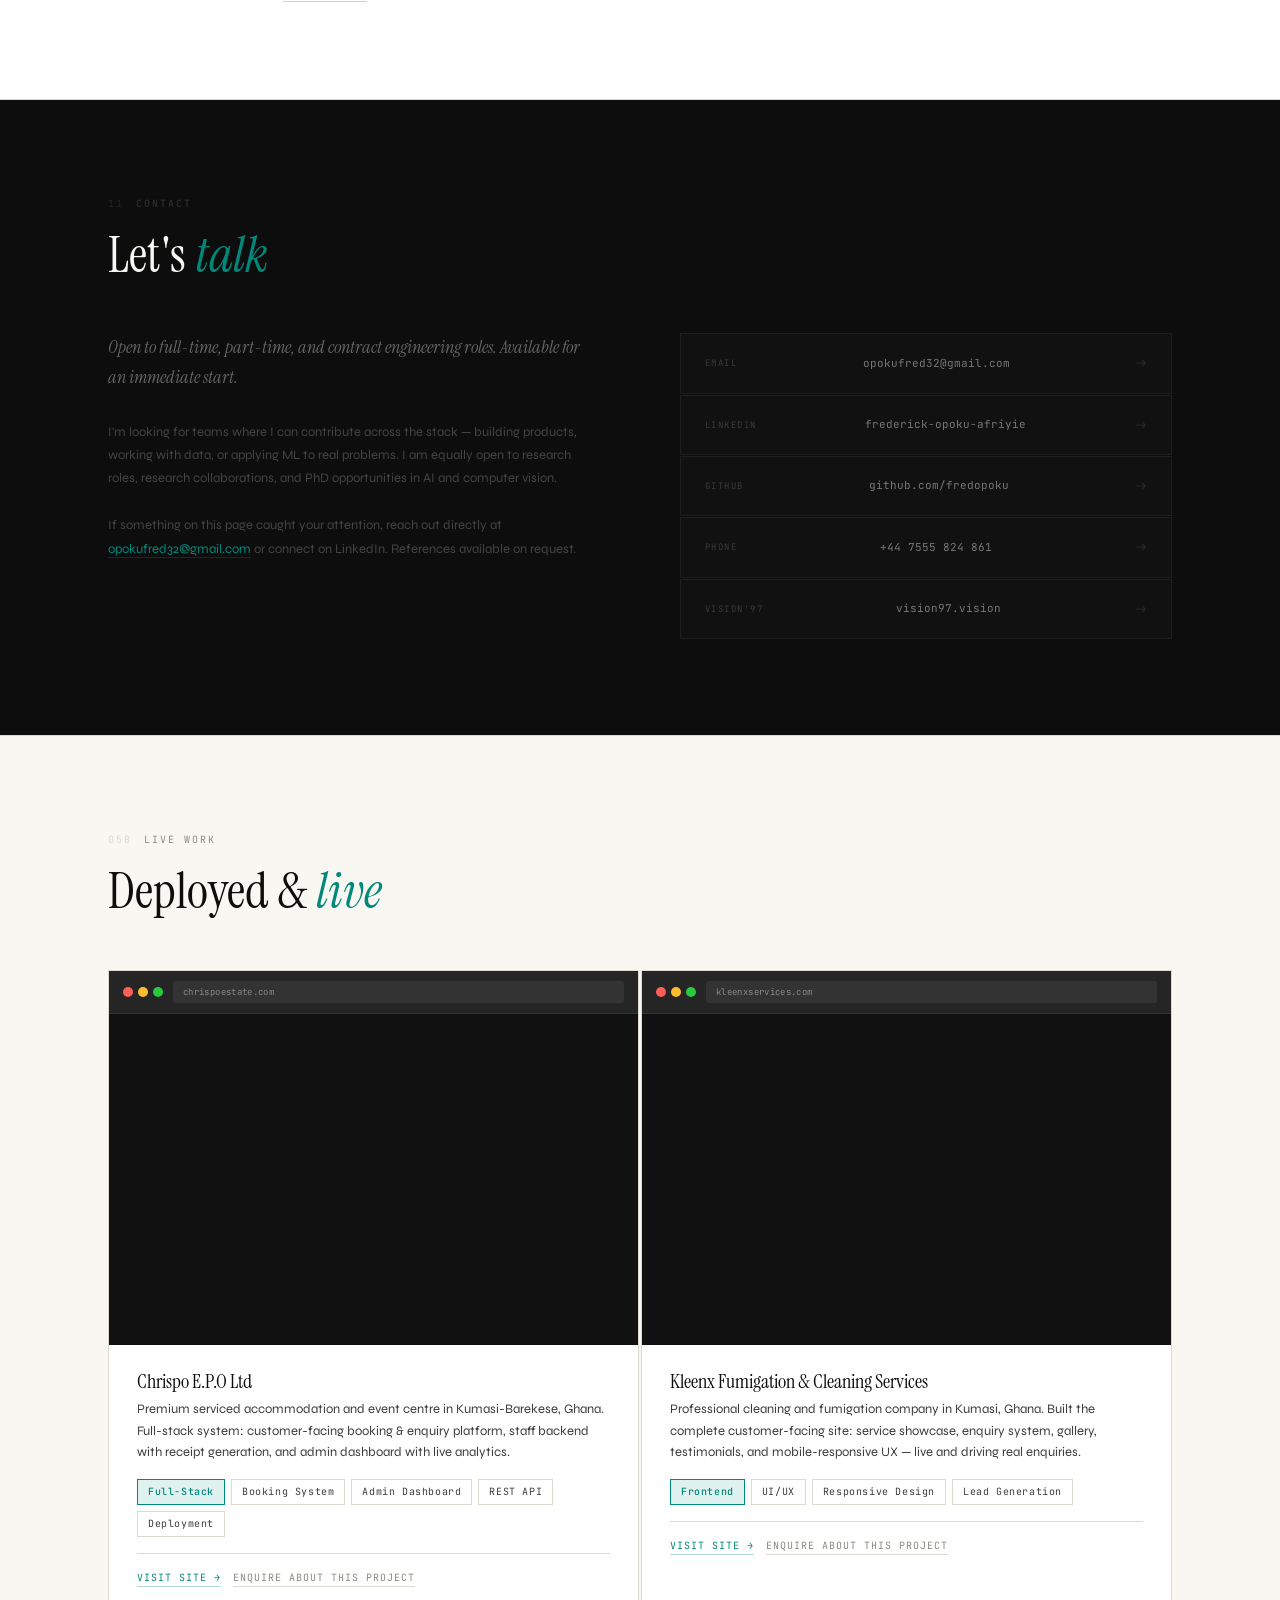
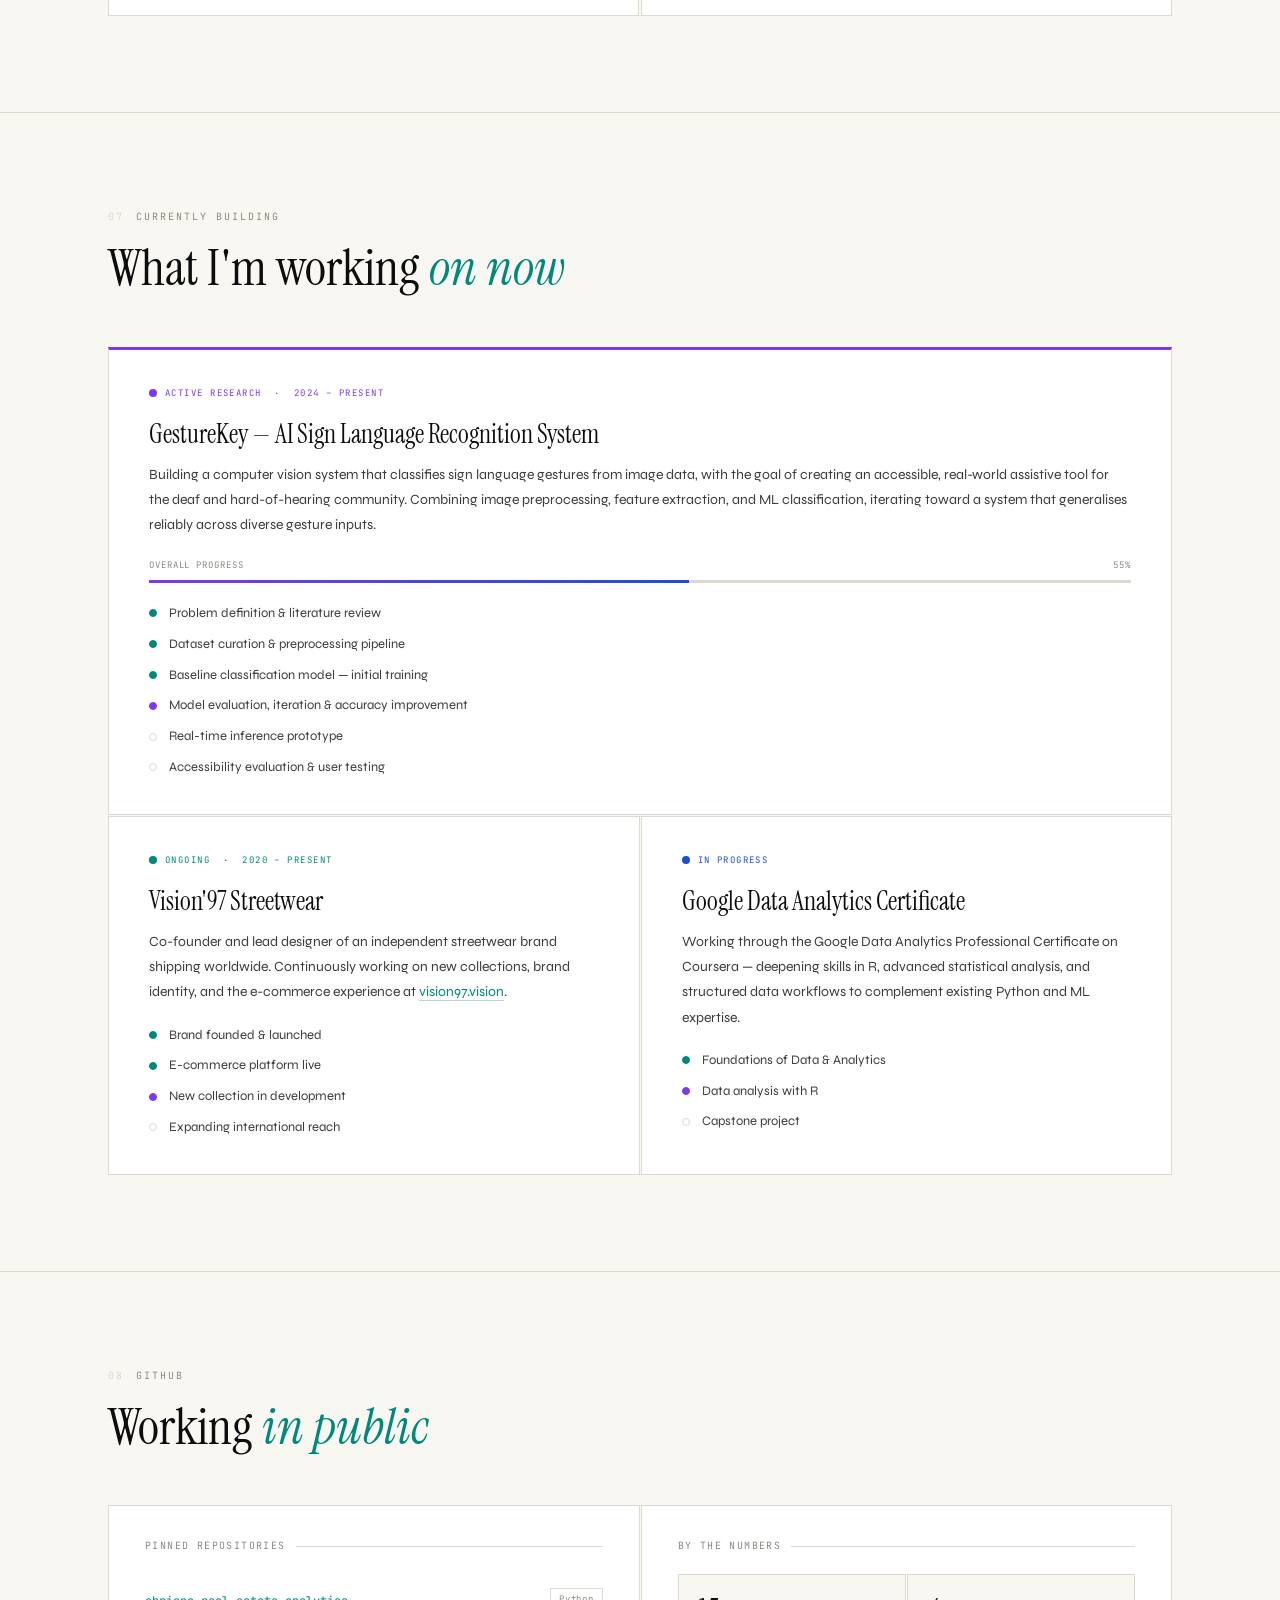
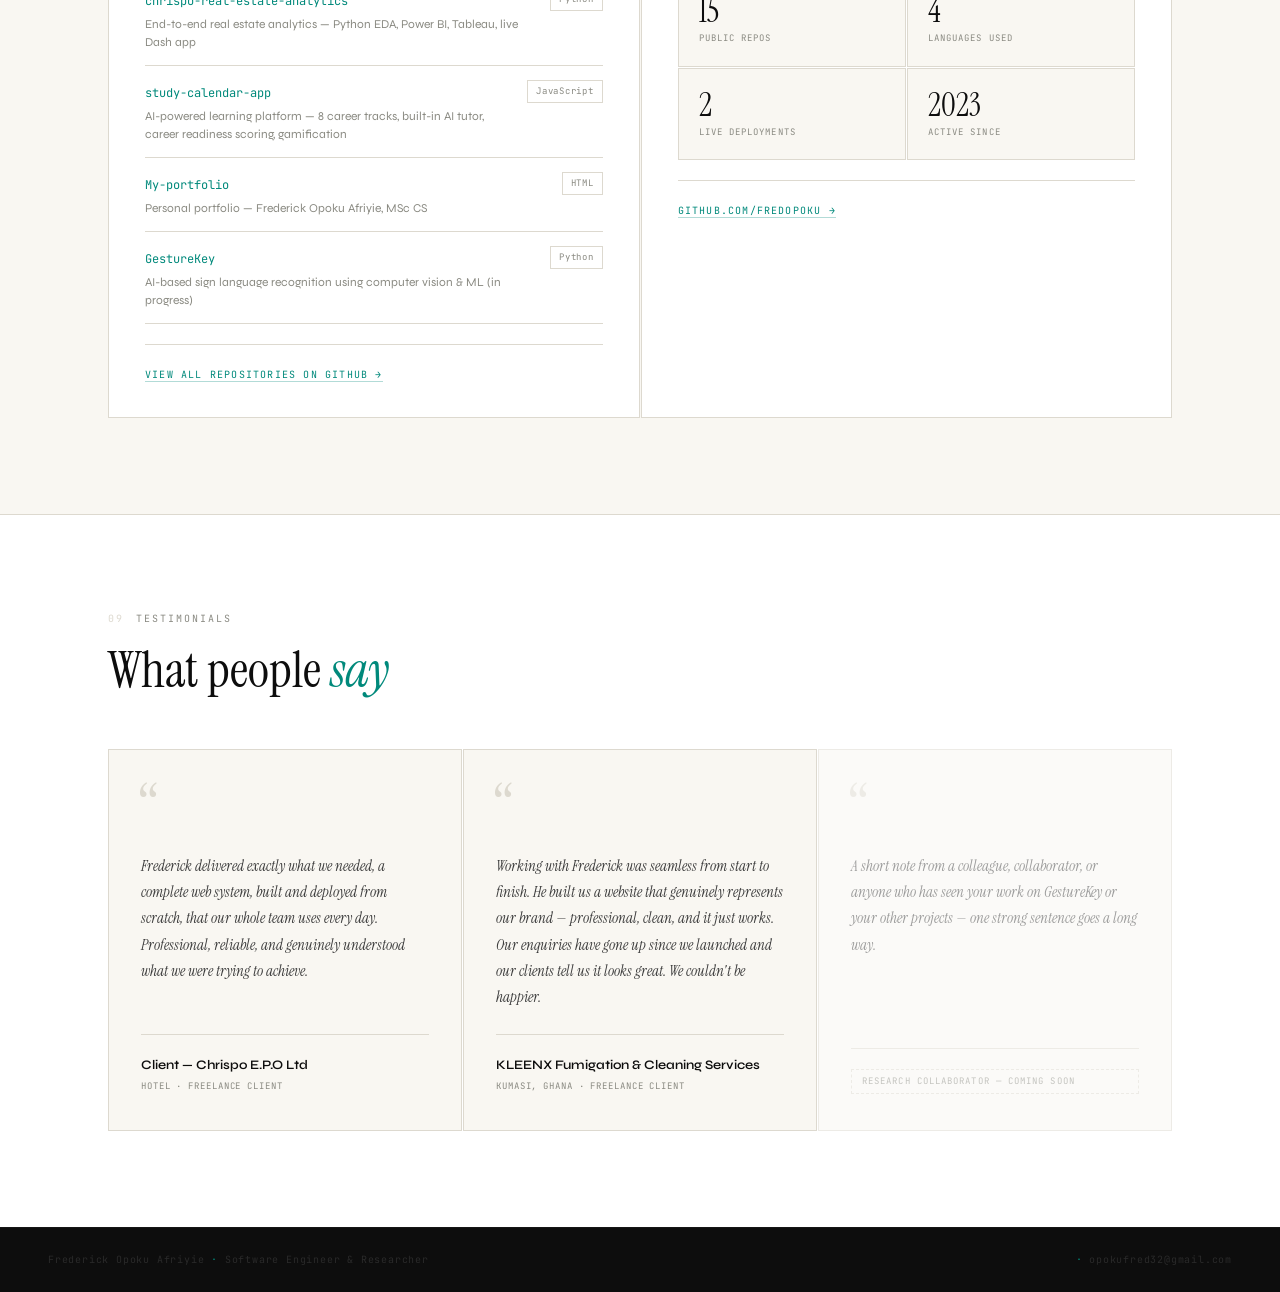
==== commit e4582bba: "Replace Church Community Platform with AI Study Career Platform Swap CWPM-APP (no real code) for stu" ====
--- a/index.html
+++ b/index.html
@@ -491,18 +491,19 @@
         </div>
       </div>
 
-      <!-- Church App -->
+      <!-- Study Calendar / AI Learning Platform -->
       <div class="proj-card" style="--card-accent: var(--cobalt)">
         <div class="proj-badges">
-          <span class="pbadge pb-uni">University · Mobile</span>
-        </div>
-        <div class="proj-title">Church Community Platform</div>
-        <p class="proj-desc">Mobile app for community management with real-time push notifications, event scheduling, and role-based user access. Built with React Native and Firebase.</p>
+          <span class="pbadge pb-active">Live</span>
+          <span class="pbadge pb-type">AI · EdTech · Full-Stack</span>
+        </div>
+        <div class="proj-title">AI Study & Career Readiness Platform</div>
+        <p class="proj-desc">End-to-end AI-powered learning platform with 8 career tracks, a built-in AI tutor, career readiness scoring, gamification rewards, and a Pomodoro productivity timer — designed to take users from zero to job-ready.</p>
         <div class="proj-stack">
-          <span class="tag">React Native</span><span class="tag">Firebase</span><span class="tag">UI/UX</span>
+          <span class="tag">JavaScript</span><span class="tag">AI/ML</span><span class="tag">Gamification</span><span class="tag">EdTech</span>
         </div>
         <div class="proj-link-row">
-          <a href="https://github.com/fredopoku/CWPM-APP" target="_blank" rel="noopener">GitHub &rarr;</a>
+          <a href="https://github.com/fredopoku/study-calendar-app" target="_blank" rel="noopener">GitHub &rarr;</a>
         </div>
       </div>
 
@@ -902,8 +903,8 @@
         </div>
         <div class="gh-repo">
           <div>
-            <a href="https://github.com/fredopoku/CWPM-APP" target="_blank" rel="noopener" class="gh-repo-name">CWPM-APP</a>
-            <div class="gh-repo-desc">React Native mobile app with Firebase backend for church community management</div>
+            <a href="https://github.com/fredopoku/study-calendar-app" target="_blank" rel="noopener" class="gh-repo-name">study-calendar-app</a>
+            <div class="gh-repo-desc">AI-powered learning platform — 8 career tracks, built-in AI tutor, career readiness scoring, gamification</div>
           </div>
           <span class="gh-repo-lang">JavaScript</span>
         </div>
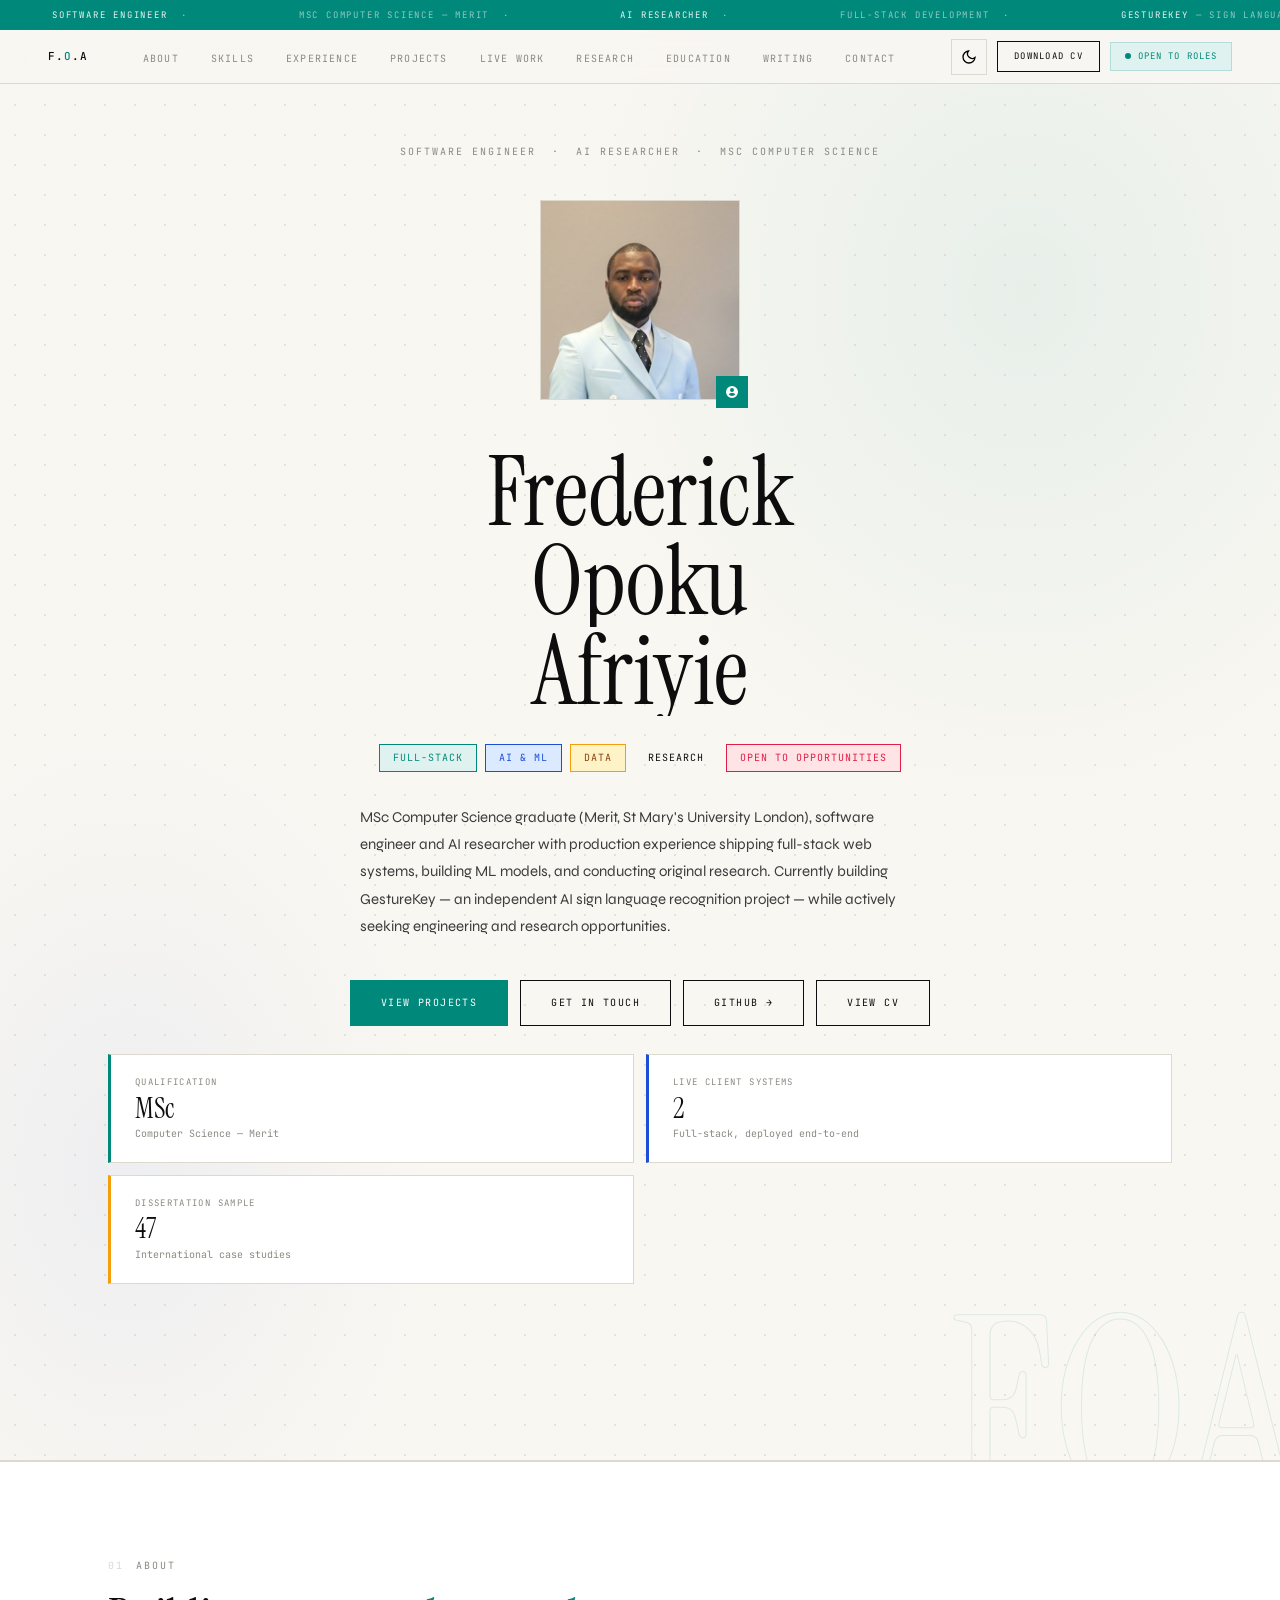
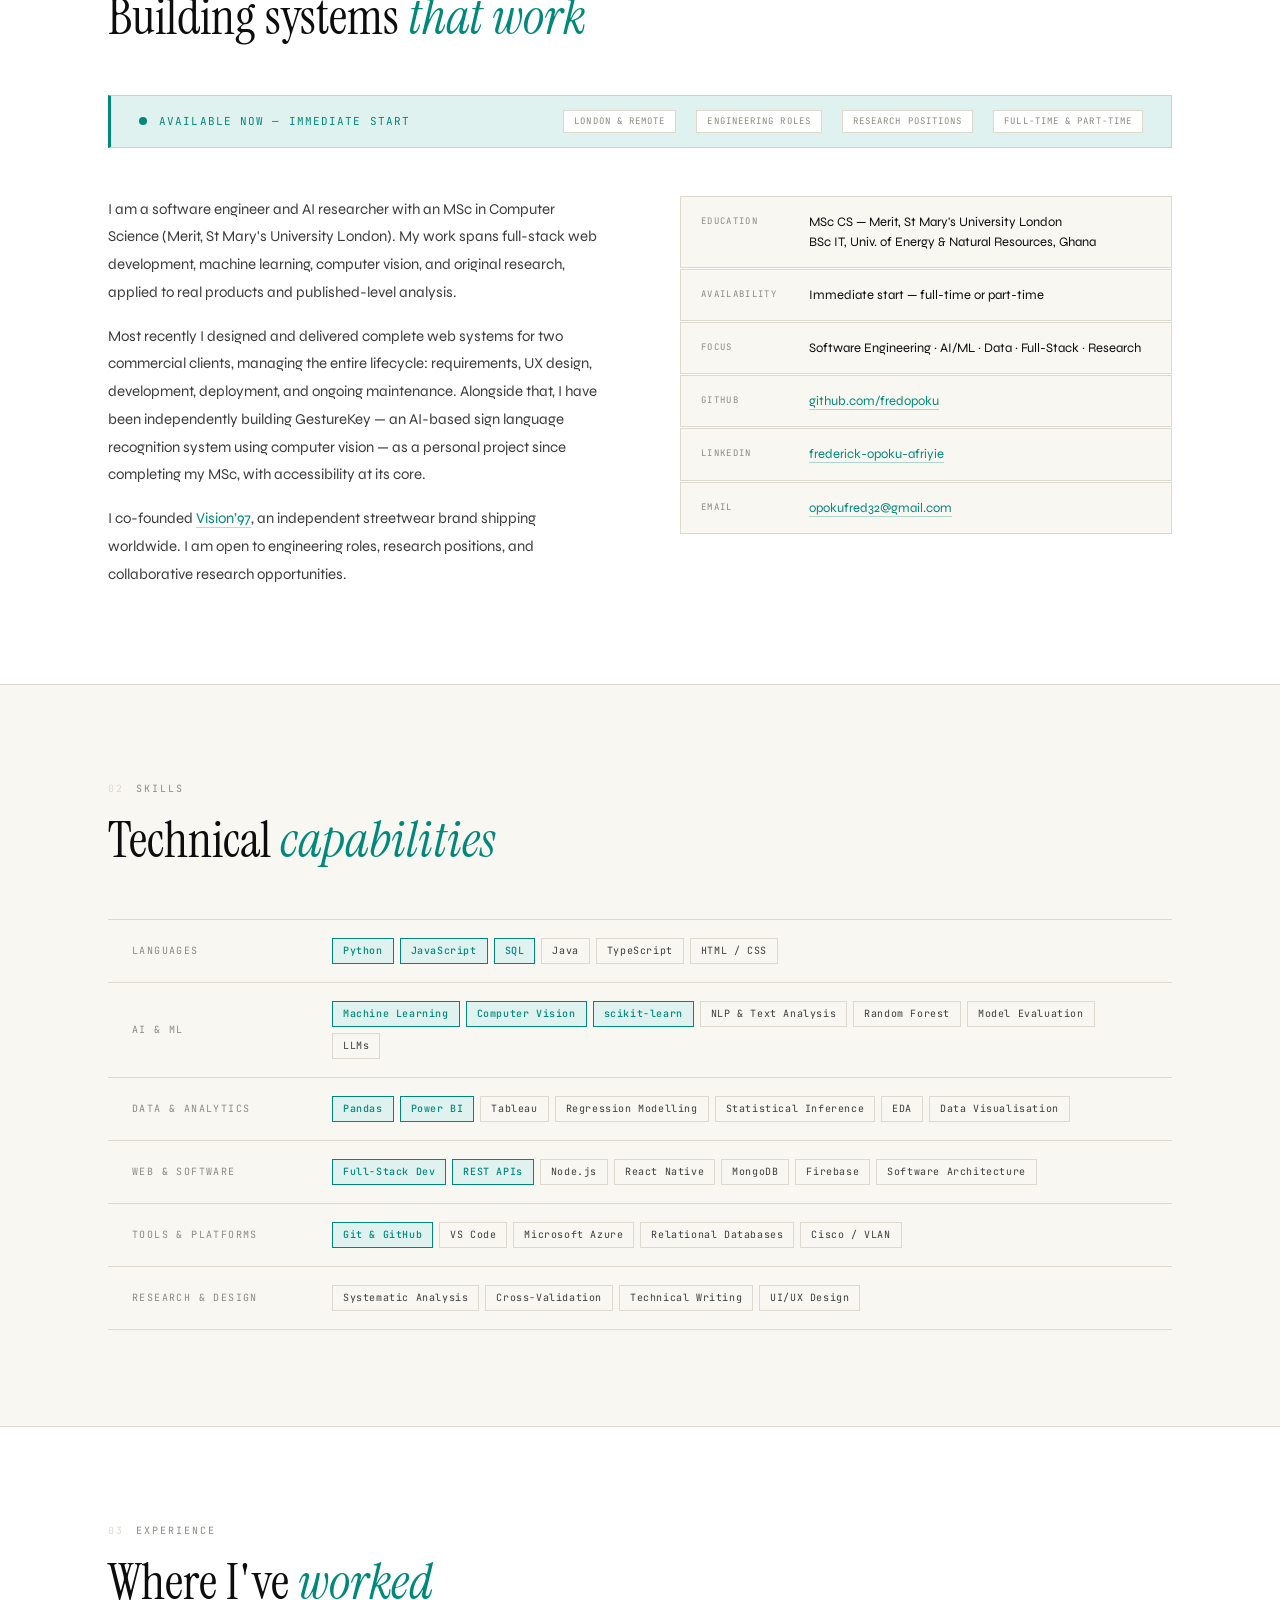
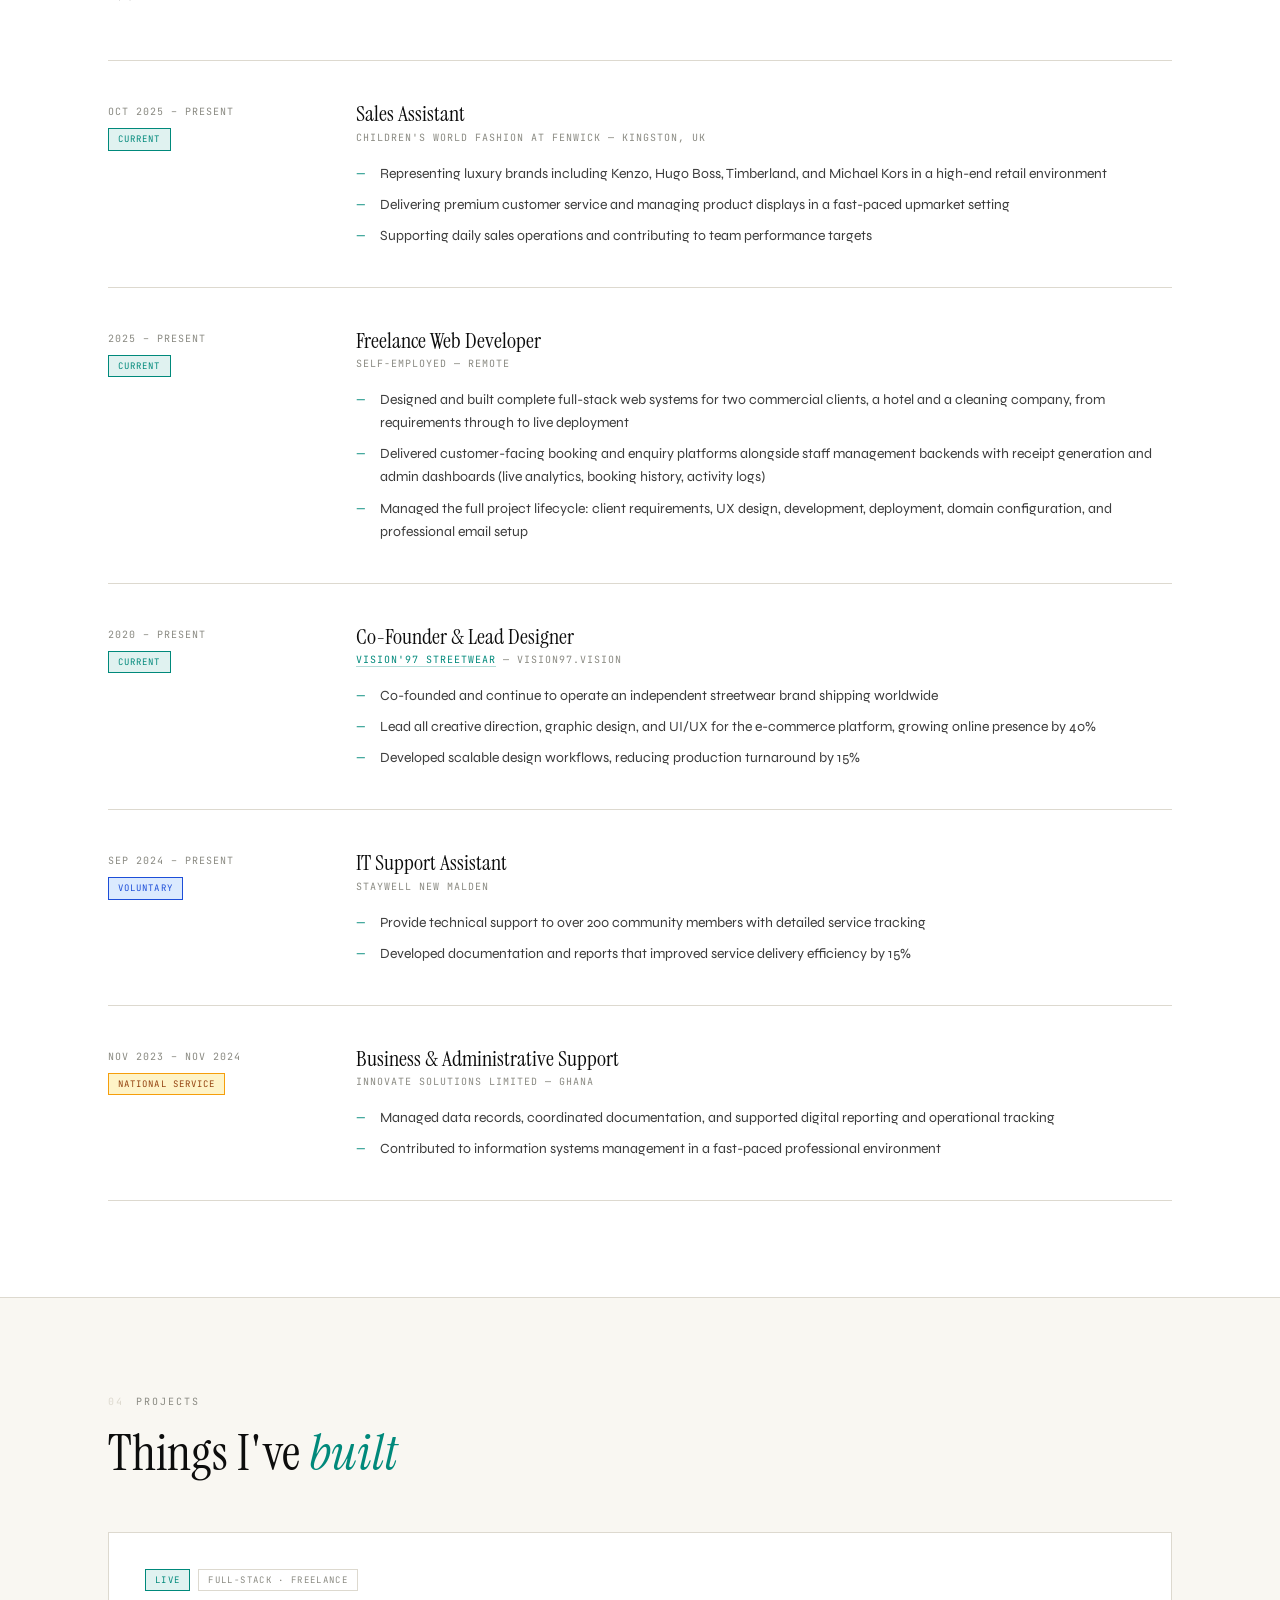
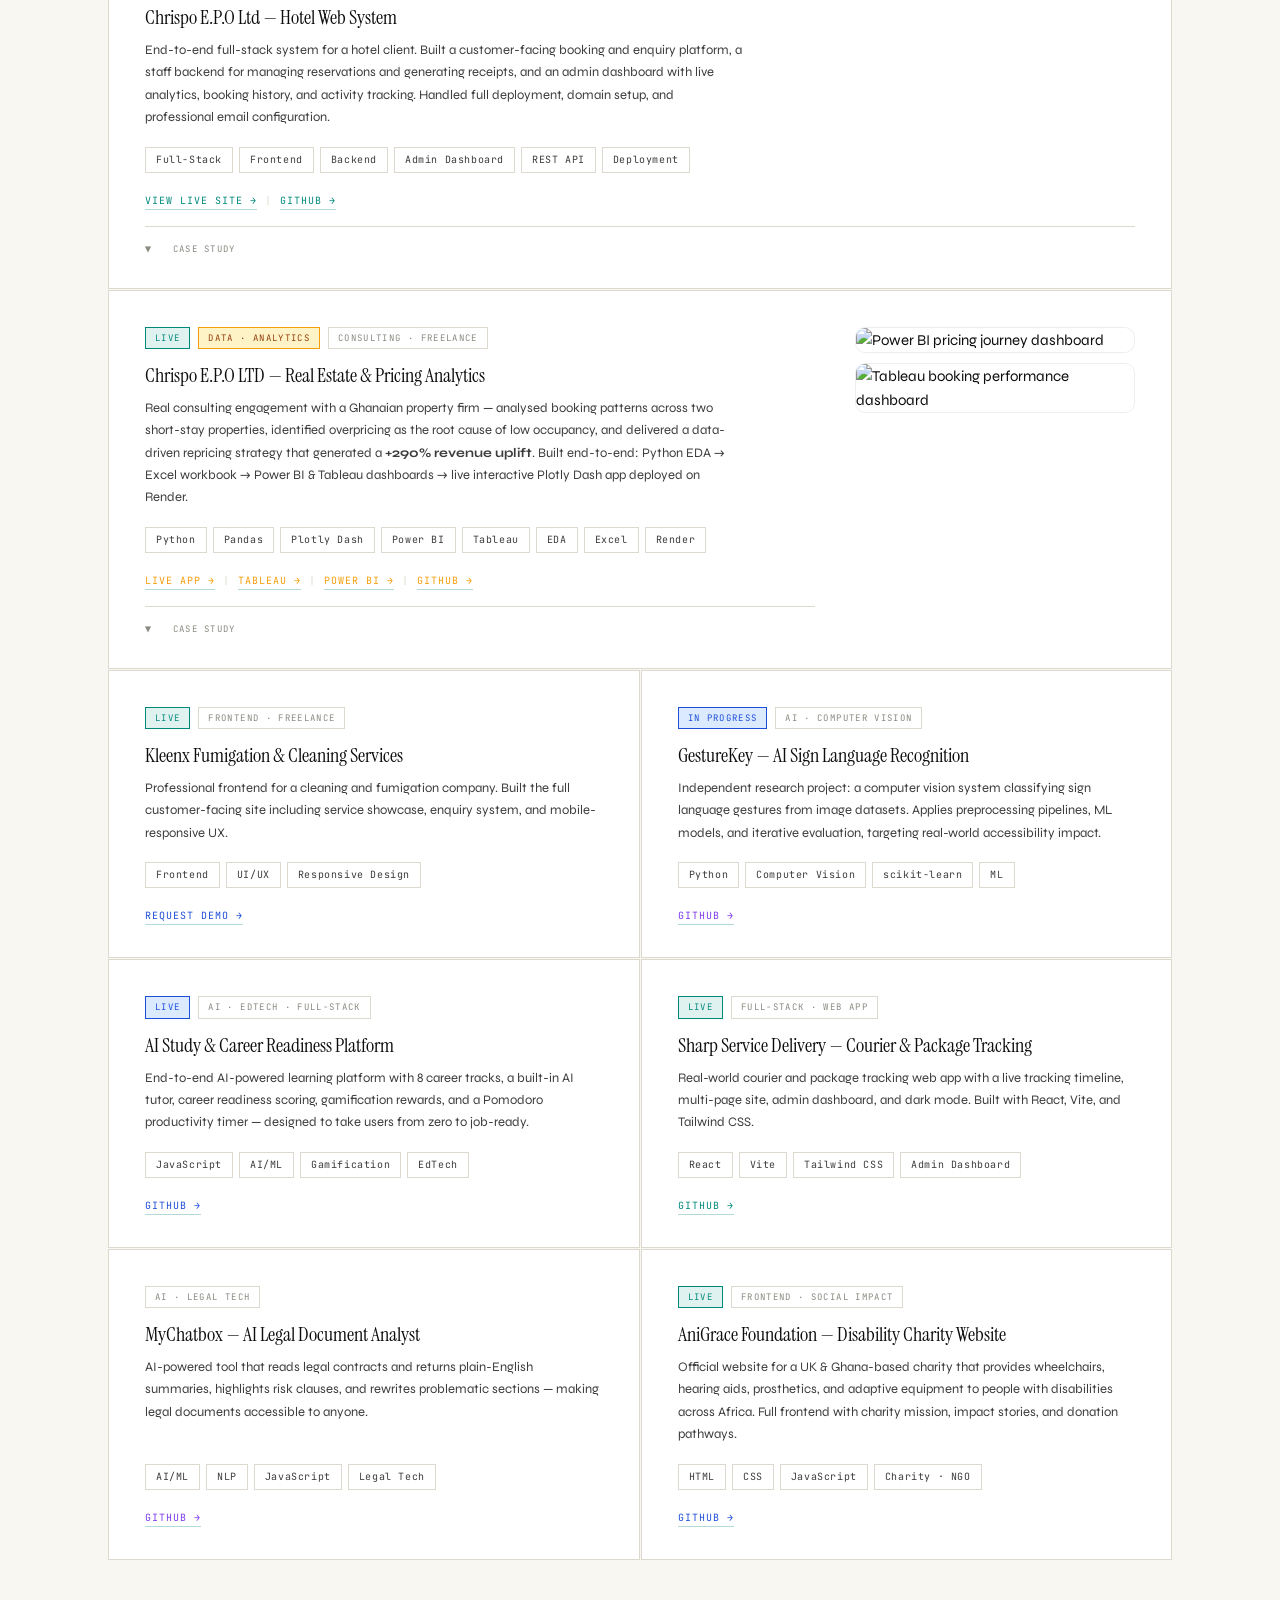
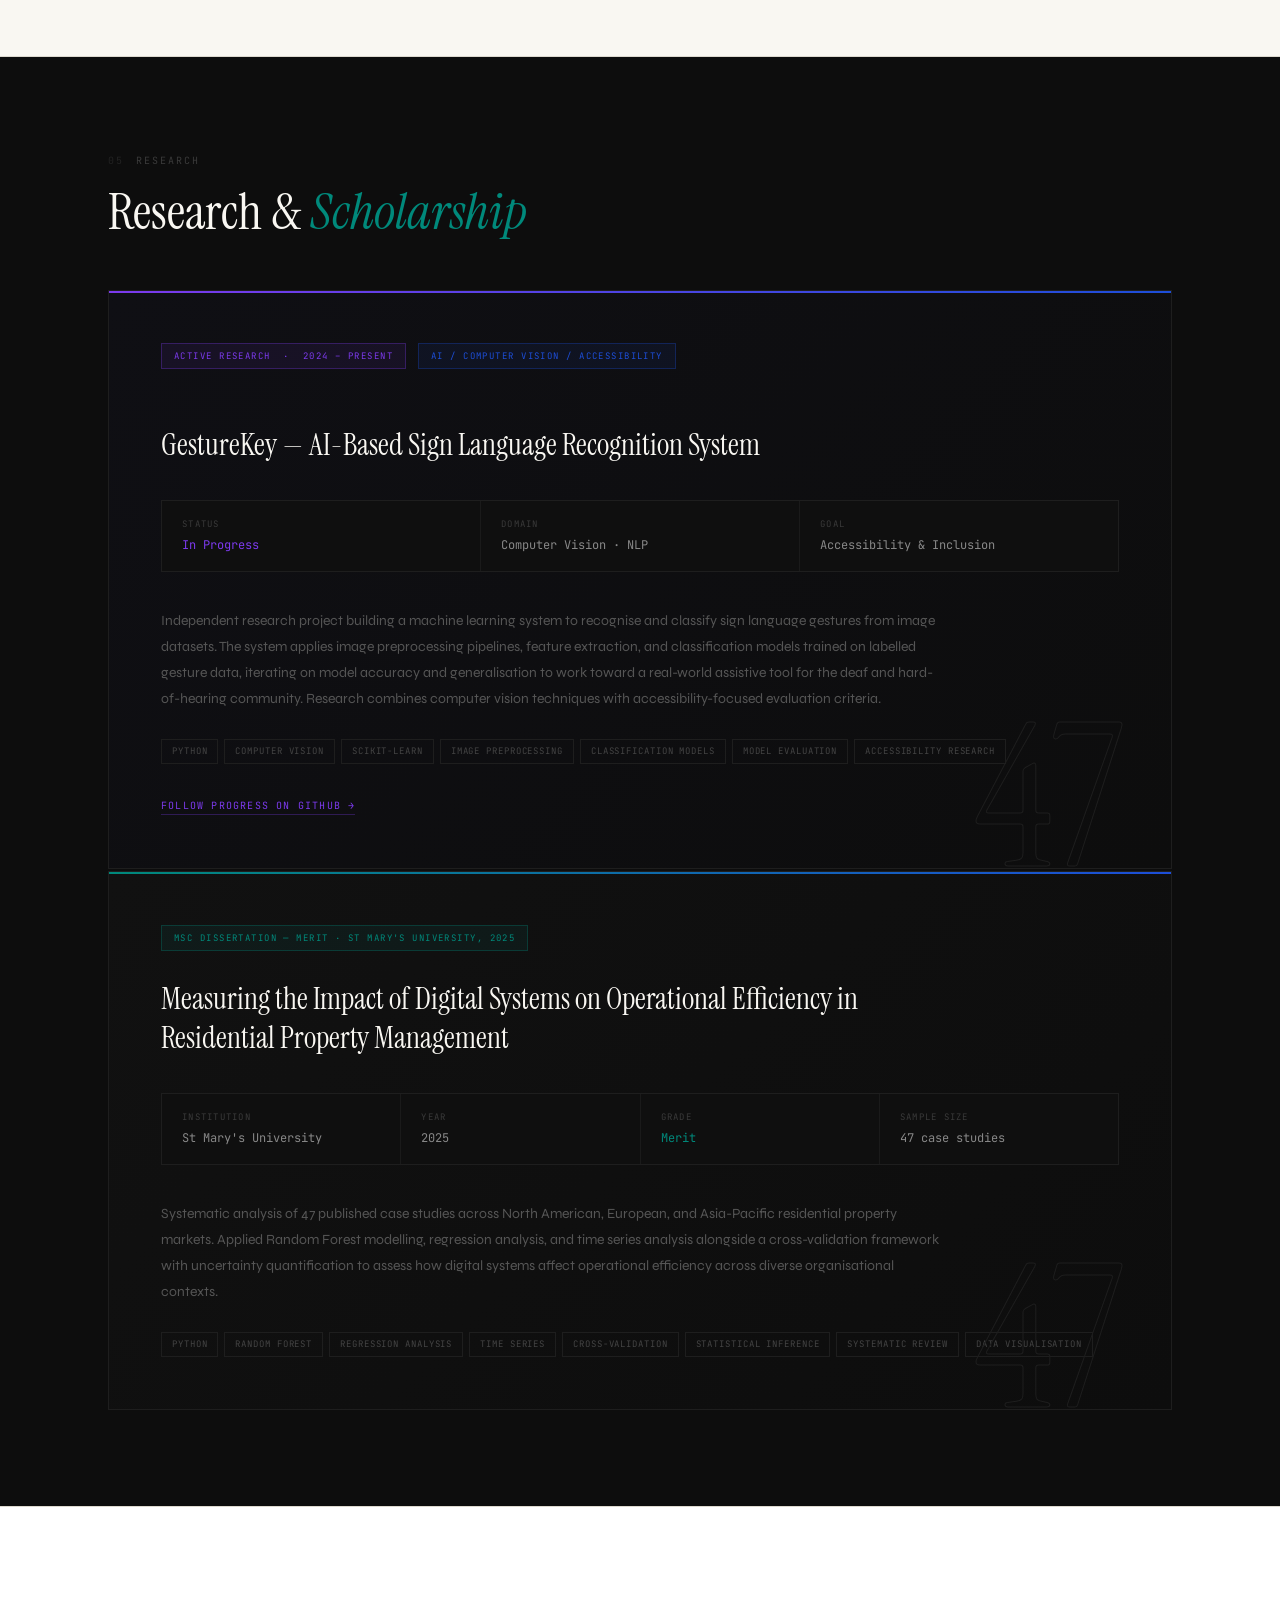
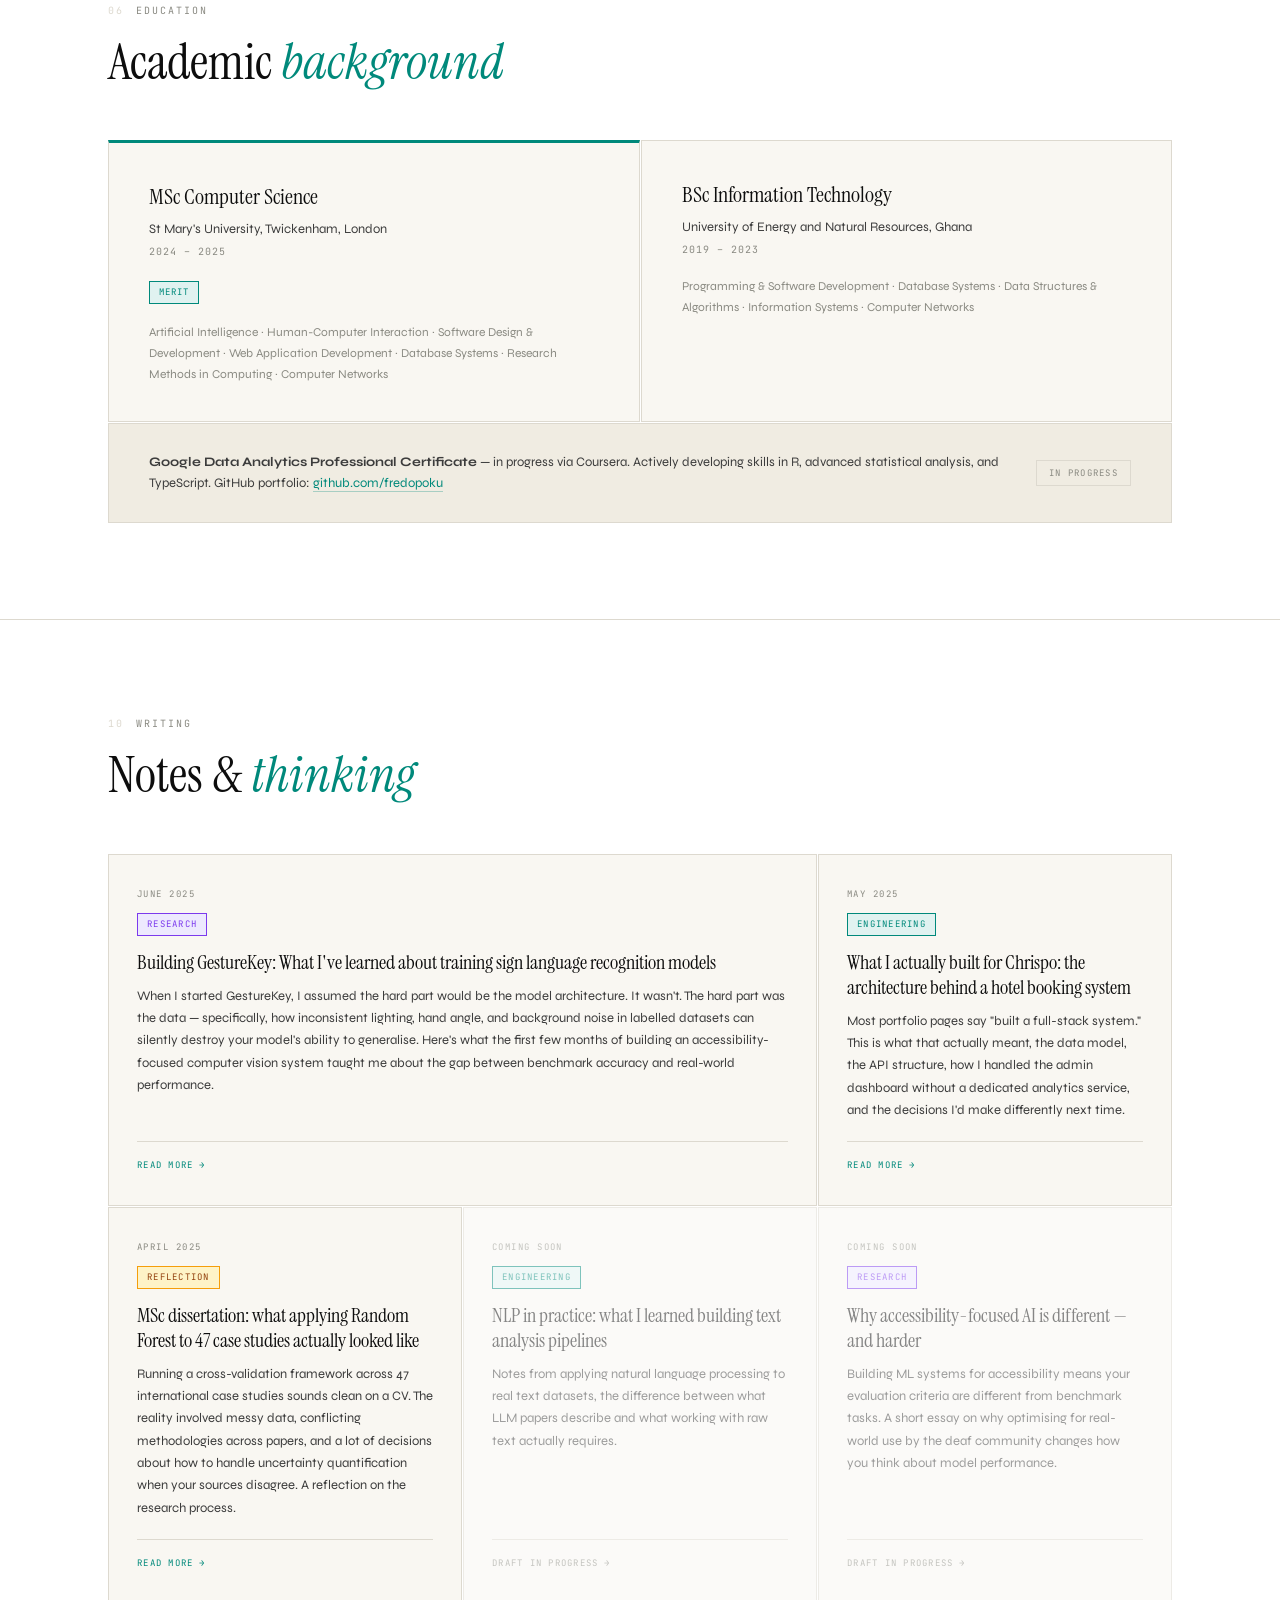
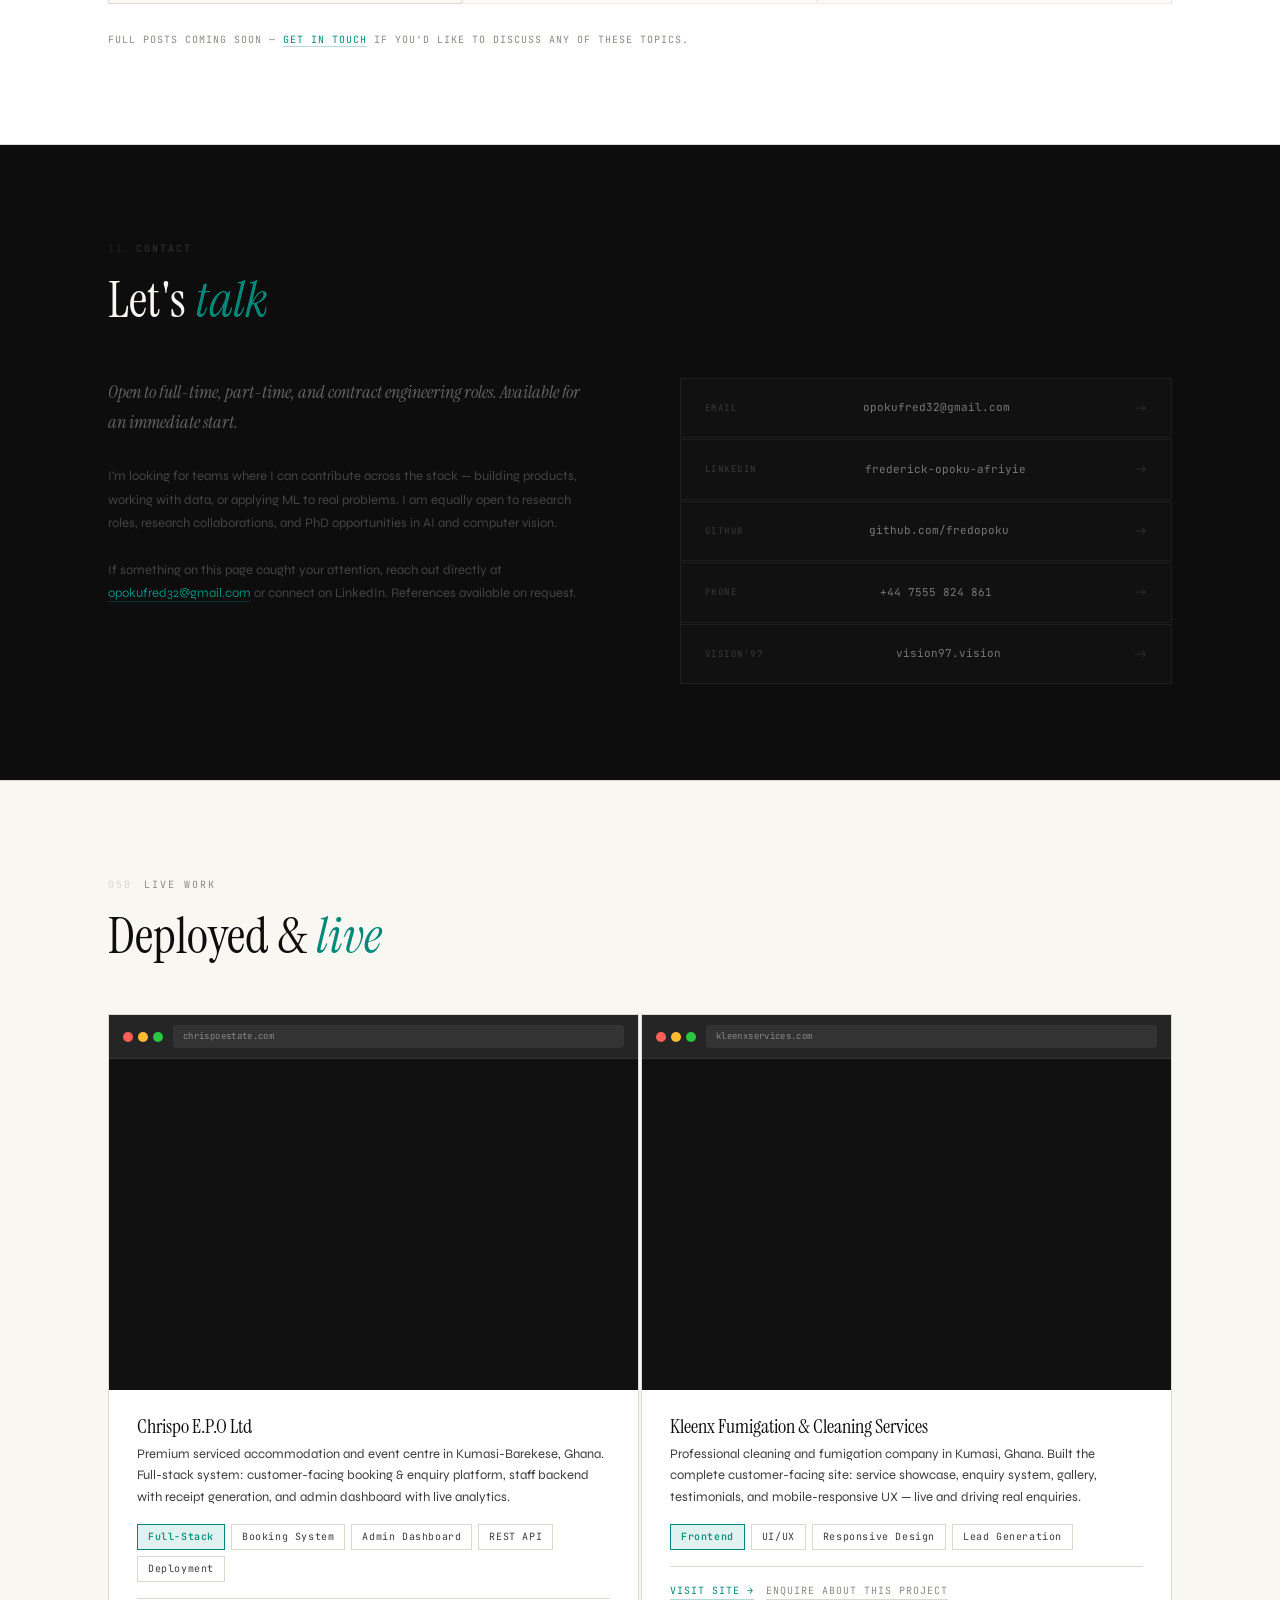
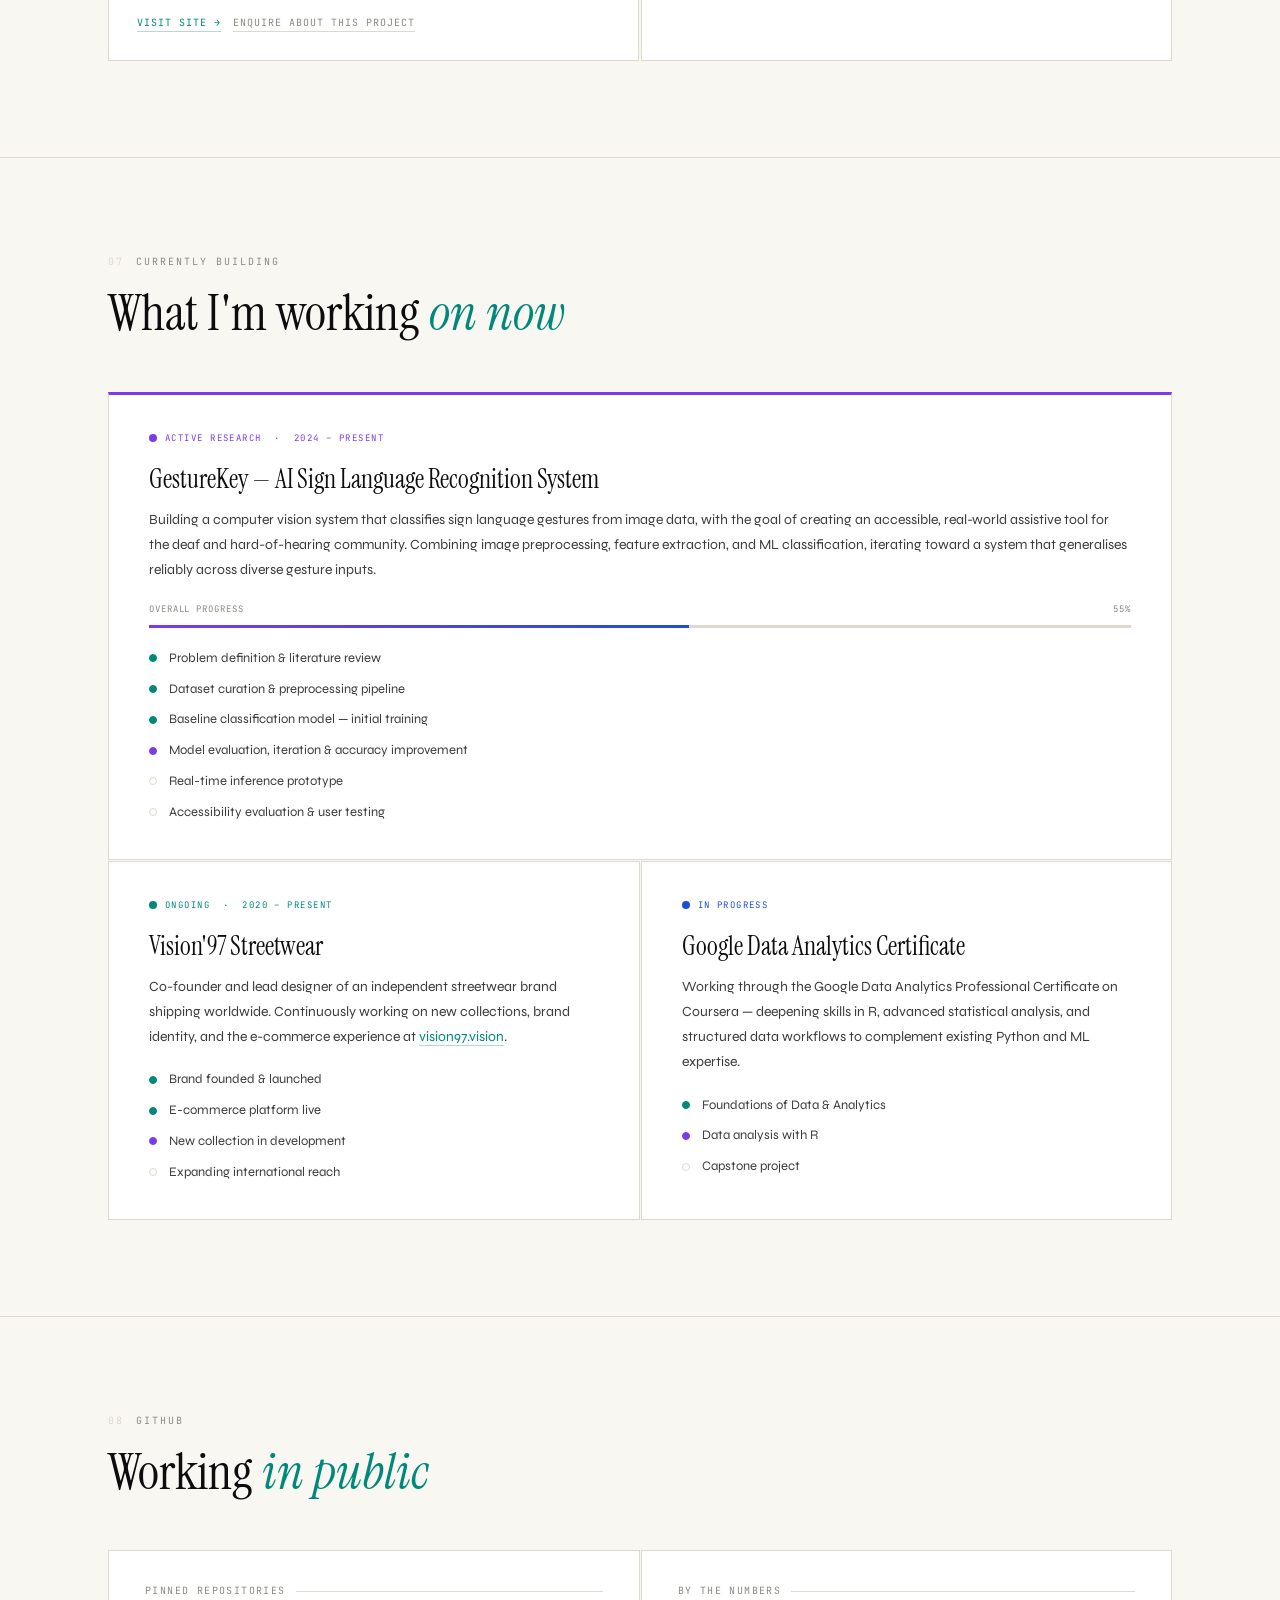
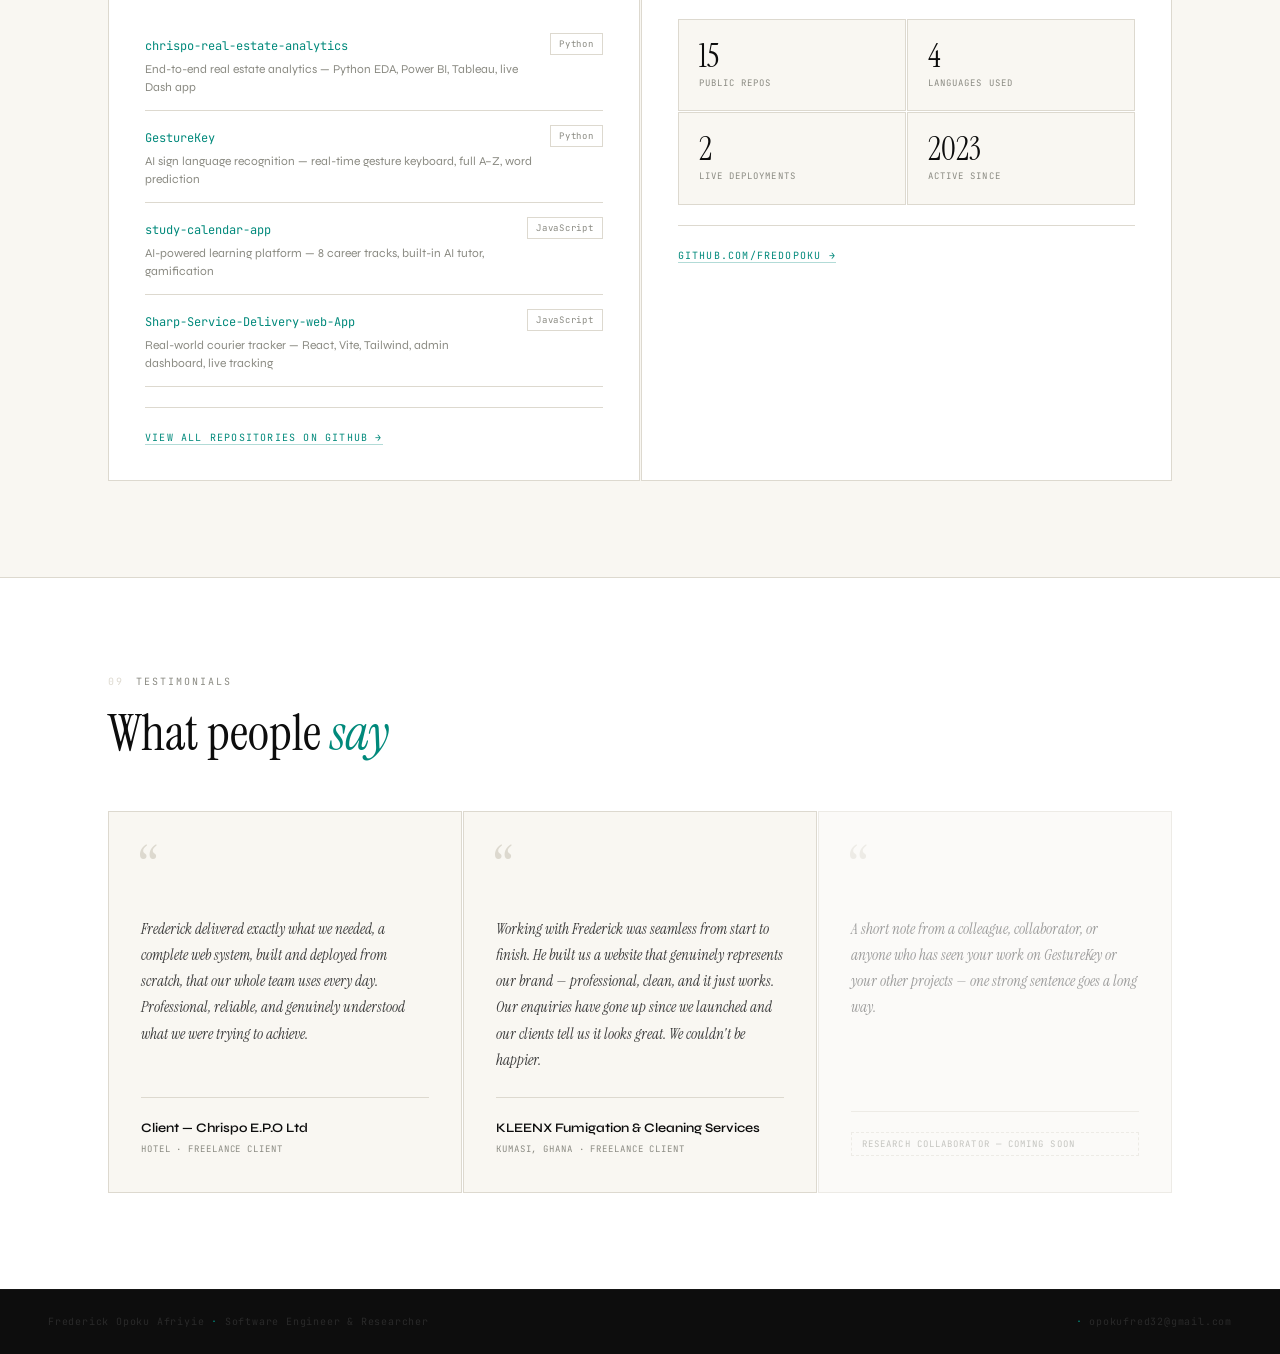
==== commit ecf9092b: "Portfolio clean-up: link all real repos, remove placeholder projects, add new - Fix GestureKey link " ====
--- a/index.html
+++ b/index.html
@@ -384,6 +384,8 @@
           </div>
           <div class="proj-link-row">
             <a href="https://chrispoestate.com/" target="_blank" rel="noopener">View Live Site &rarr;</a>
+            <span class="divider">|</span>
+            <a href="https://github.com/fredopoku/chrispo-website" target="_blank" rel="noopener">GitHub &rarr;</a>
           </div>
           <button class="case-toggle" onclick="toggleCase(this)">
             <span class="arrow">&#9660;</span>&nbsp; Case Study
@@ -472,22 +474,7 @@
           <span class="tag">Python</span><span class="tag">Computer Vision</span><span class="tag">scikit-learn</span><span class="tag">ML</span>
         </div>
         <div class="proj-link-row">
-          <a href="https://github.com/fredopoku" target="_blank" rel="noopener">GitHub &rarr;</a>
-        </div>
-      </div>
-
-      <!-- AI Recommendation -->
-      <div class="proj-card" style="--card-accent: var(--teal)">
-        <div class="proj-badges">
-          <span class="pbadge pb-uni">University · AI/ML</span>
-        </div>
-        <div class="proj-title">AI Recommendation Engine</div>
-        <p class="proj-desc">Intelligent content recommendation system using Python and ML to personalise output based on user behaviour patterns and preference modelling.</p>
-        <div class="proj-stack">
-          <span class="tag">Python</span><span class="tag">scikit-learn</span><span class="tag">REST API</span>
-        </div>
-        <div class="proj-link-row">
-          <a href="https://github.com/fredopoku" target="_blank" rel="noopener">GitHub &rarr;</a>
+          <a href="https://github.com/fredopoku/GestureKey" target="_blank" rel="noopener">GitHub &rarr;</a>
         </div>
       </div>
 
@@ -507,33 +494,50 @@
         </div>
       </div>
 
-      <!-- E-Learning -->
+      <!-- Sharp Service Delivery -->
+      <div class="proj-card" style="--card-accent: var(--teal)">
+        <div class="proj-badges">
+          <span class="pbadge pb-live">Live</span>
+          <span class="pbadge pb-type">Full-Stack · Web App</span>
+        </div>
+        <div class="proj-title">Sharp Service Delivery — Courier &amp; Package Tracking</div>
+        <p class="proj-desc">Real-world courier and package tracking web app with a live tracking timeline, multi-page site, admin dashboard, and dark mode. Built with React, Vite, and Tailwind CSS.</p>
+        <div class="proj-stack">
+          <span class="tag">React</span><span class="tag">Vite</span><span class="tag">Tailwind CSS</span><span class="tag">Admin Dashboard</span>
+        </div>
+        <div class="proj-link-row">
+          <a href="https://github.com/fredopoku/Sharp-Service-Delivery-web-App" target="_blank" rel="noopener">GitHub &rarr;</a>
+        </div>
+      </div>
+
+      <!-- MyChatbox -->
       <div class="proj-card" style="--card-accent: var(--violet)">
         <div class="proj-badges">
-          <span class="pbadge pb-uni">University · Web</span>
-        </div>
-        <div class="proj-title">E-Learning Platform</div>
-        <p class="proj-desc">Responsive web platform for online learning with user authentication, interactive quizzes, and progress tracking, built on Node.js and MongoDB.</p>
+          <span class="pbadge pb-type">AI · Legal Tech</span>
+        </div>
+        <div class="proj-title">MyChatbox — AI Legal Document Analyst</div>
+        <p class="proj-desc">AI-powered tool that reads legal contracts and returns plain-English summaries, highlights risk clauses, and rewrites problematic sections — making legal documents accessible to anyone.</p>
         <div class="proj-stack">
-          <span class="tag">HTML/CSS/JS</span><span class="tag">Node.js</span><span class="tag">MongoDB</span>
+          <span class="tag">AI/ML</span><span class="tag">NLP</span><span class="tag">JavaScript</span><span class="tag">Legal Tech</span>
         </div>
         <div class="proj-link-row">
-          <a href="https://github.com/fredopoku" target="_blank" rel="noopener">GitHub &rarr;</a>
-        </div>
-      </div>
-
-      <!-- Network -->
-      <div class="proj-card" style="--card-accent: var(--teal)">
+          <a href="https://github.com/fredopoku/MyChatbox" target="_blank" rel="noopener">GitHub &rarr;</a>
+        </div>
+      </div>
+
+      <!-- Disable Kids in Ghana Foundation -->
+      <div class="proj-card" style="--card-accent: var(--cobalt)">
         <div class="proj-badges">
-          <span class="pbadge pb-uni">University · Networks</span>
-        </div>
-        <div class="proj-title">St Mary's Sports Academy — Network Infrastructure</div>
-        <p class="proj-desc">Designed and implemented an enterprise-grade network infrastructure with VLAN segmentation and security configuration, reducing latency by 30%.</p>
+          <span class="pbadge pb-live">Live</span>
+          <span class="pbadge pb-type">Frontend · Social Impact</span>
+        </div>
+        <div class="proj-title">AniGrace Foundation — Disability Charity Website</div>
+        <p class="proj-desc">Official website for a UK &amp; Ghana-based charity that provides wheelchairs, hearing aids, prosthetics, and adaptive equipment to people with disabilities across Africa. Full frontend with charity mission, impact stories, and donation pathways.</p>
         <div class="proj-stack">
-          <span class="tag">Cisco</span><span class="tag">VLAN</span><span class="tag">Network Security</span>
+          <span class="tag">HTML</span><span class="tag">CSS</span><span class="tag">JavaScript</span><span class="tag">Charity · NGO</span>
         </div>
         <div class="proj-link-row">
-          <a href="https://github.com/fredopoku" target="_blank" rel="noopener">GitHub &rarr;</a>
+          <a href="https://github.com/fredopoku/Disable-Kids-in-Ghana-Foundation-Website" target="_blank" rel="noopener">GitHub &rarr;</a>
         </div>
       </div>
 
@@ -903,24 +907,24 @@
         </div>
         <div class="gh-repo">
           <div>
-            <a href="https://github.com/fredopoku/study-calendar-app" target="_blank" rel="noopener" class="gh-repo-name">study-calendar-app</a>
-            <div class="gh-repo-desc">AI-powered learning platform — 8 career tracks, built-in AI tutor, career readiness scoring, gamification</div>
-          </div>
-          <span class="gh-repo-lang">JavaScript</span>
+            <a href="https://github.com/fredopoku/GestureKey" target="_blank" rel="noopener" class="gh-repo-name">GestureKey</a>
+            <div class="gh-repo-desc">AI sign language recognition — real-time gesture keyboard, full A–Z, word prediction</div>
+          </div>
+          <span class="gh-repo-lang">Python</span>
         </div>
         <div class="gh-repo">
           <div>
-            <a href="https://github.com/fredopoku/My-portfolio" target="_blank" rel="noopener" class="gh-repo-name">My-portfolio</a>
-            <div class="gh-repo-desc">Personal portfolio — Frederick Opoku Afriyie, MSc CS</div>
-          </div>
-          <span class="gh-repo-lang">HTML</span>
+            <a href="https://github.com/fredopoku/study-calendar-app" target="_blank" rel="noopener" class="gh-repo-name">study-calendar-app</a>
+            <div class="gh-repo-desc">AI-powered learning platform — 8 career tracks, built-in AI tutor, gamification</div>
+          </div>
+          <span class="gh-repo-lang">JavaScript</span>
         </div>
         <div class="gh-repo">
           <div>
-            <a href="https://github.com/fredopoku" target="_blank" rel="noopener" class="gh-repo-name">GestureKey</a>
-            <div class="gh-repo-desc">AI-based sign language recognition using computer vision &amp; ML (in progress)</div>
-          </div>
-          <span class="gh-repo-lang">Python</span>
+            <a href="https://github.com/fredopoku/Sharp-Service-Delivery-web-App" target="_blank" rel="noopener" class="gh-repo-name">Sharp-Service-Delivery-web-App</a>
+            <div class="gh-repo-desc">Real-world courier tracker — React, Vite, Tailwind, admin dashboard, live tracking</div>
+          </div>
+          <span class="gh-repo-lang">JavaScript</span>
         </div>
         <div class="gh-link-row">
           <a href="https://github.com/fredopoku" target="_blank" rel="noopener">View all repositories on GitHub &rarr;</a>
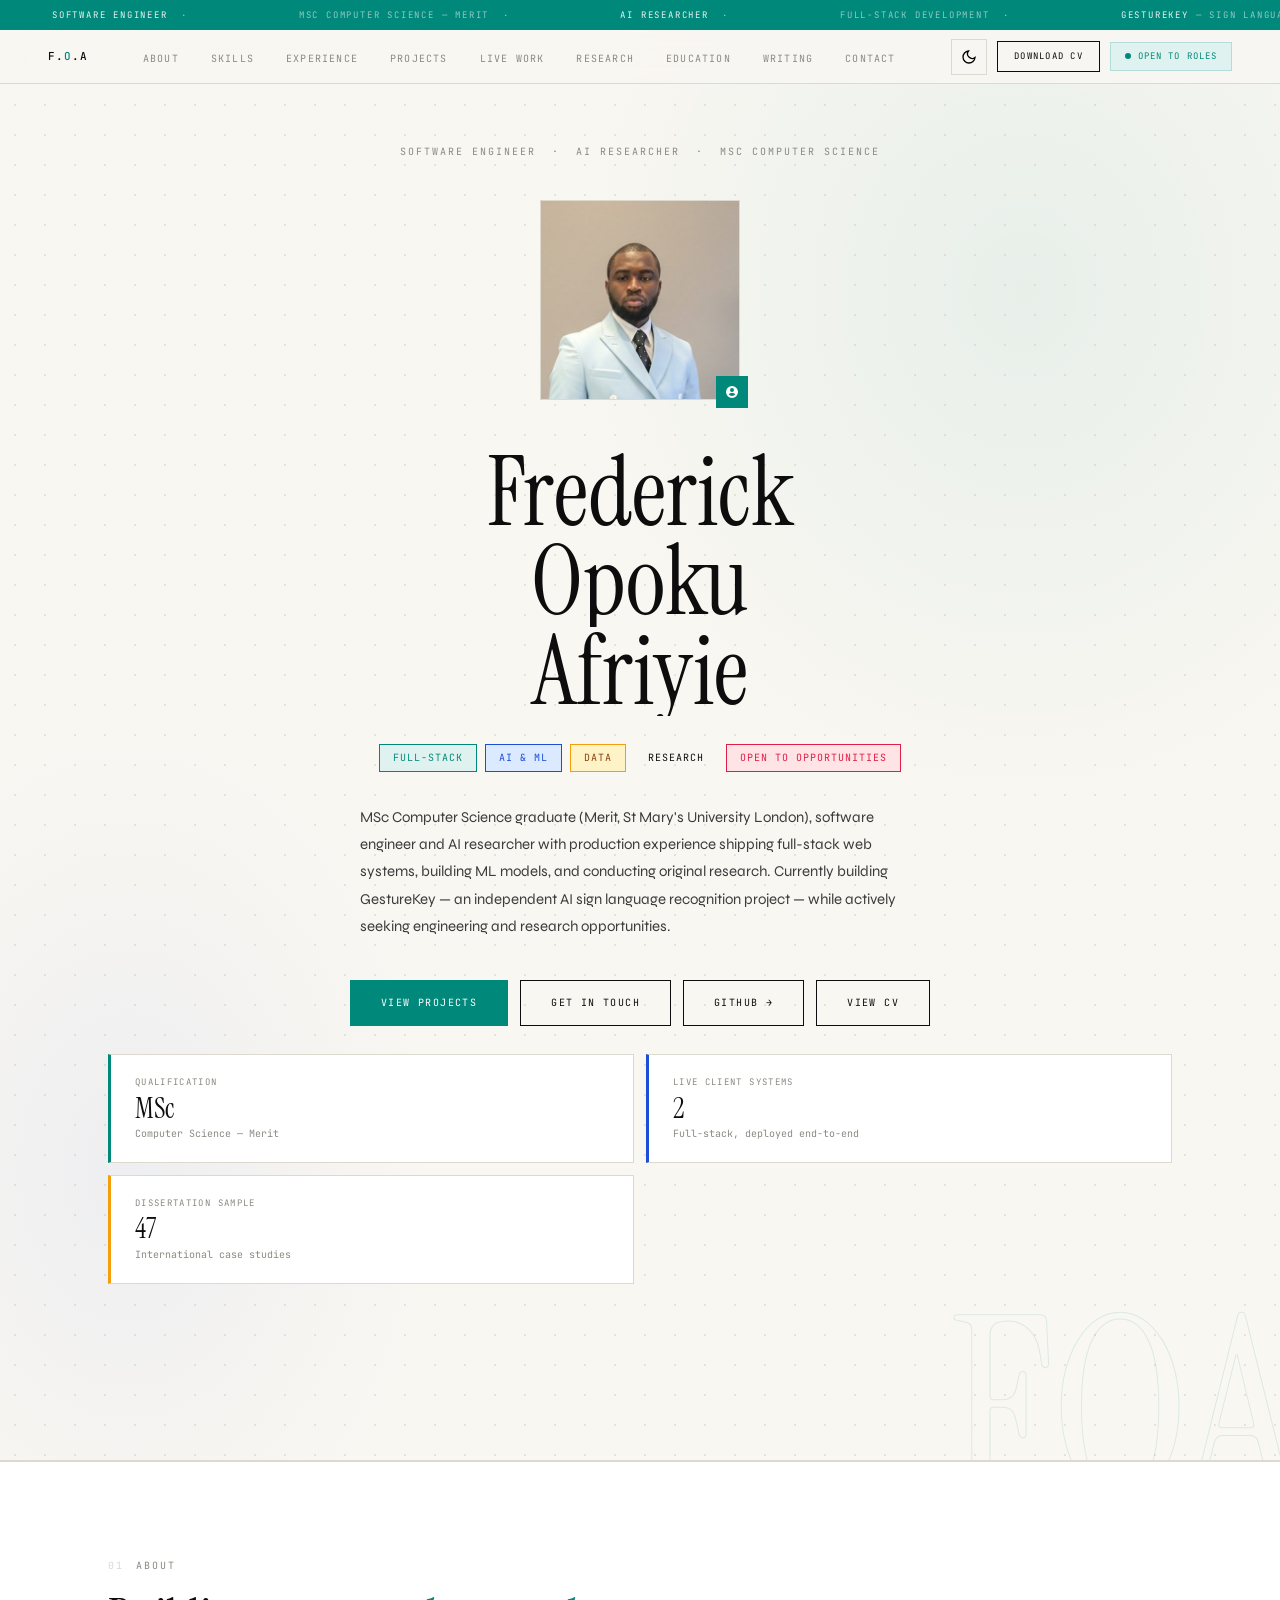
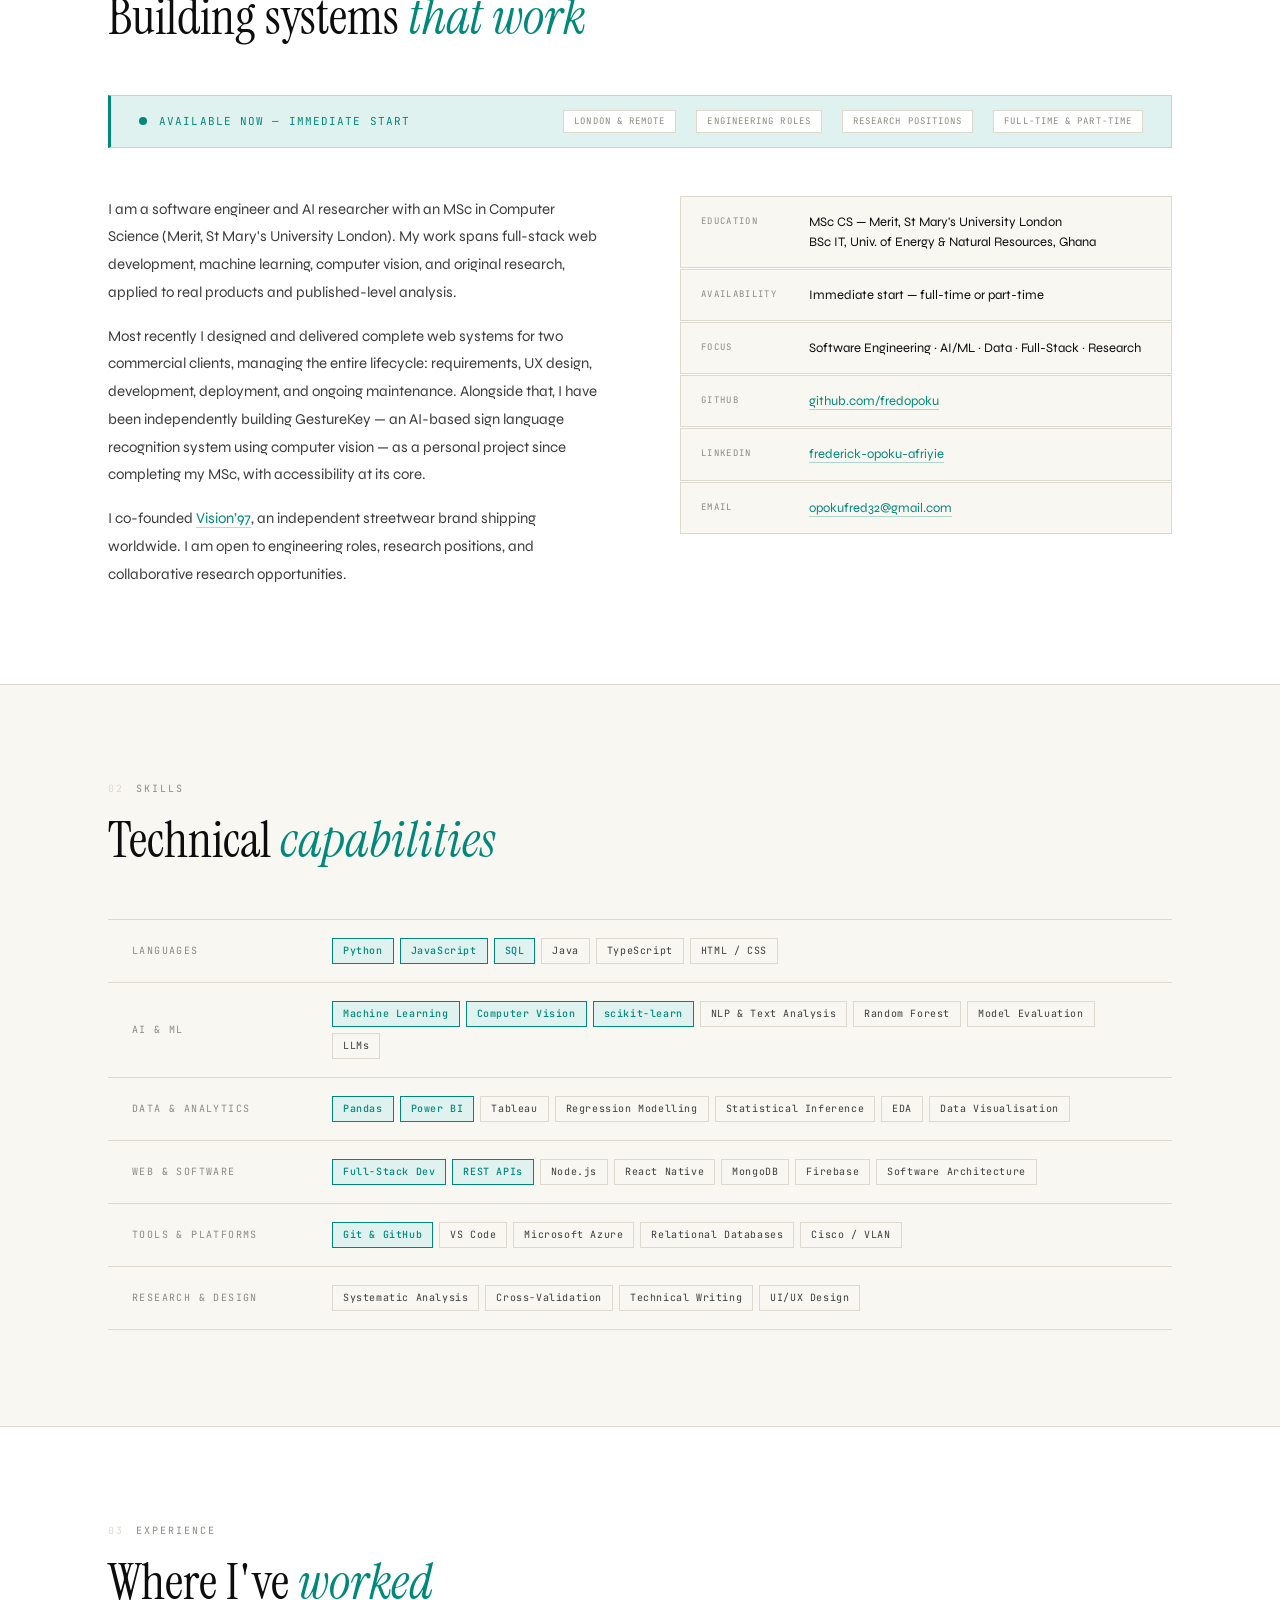
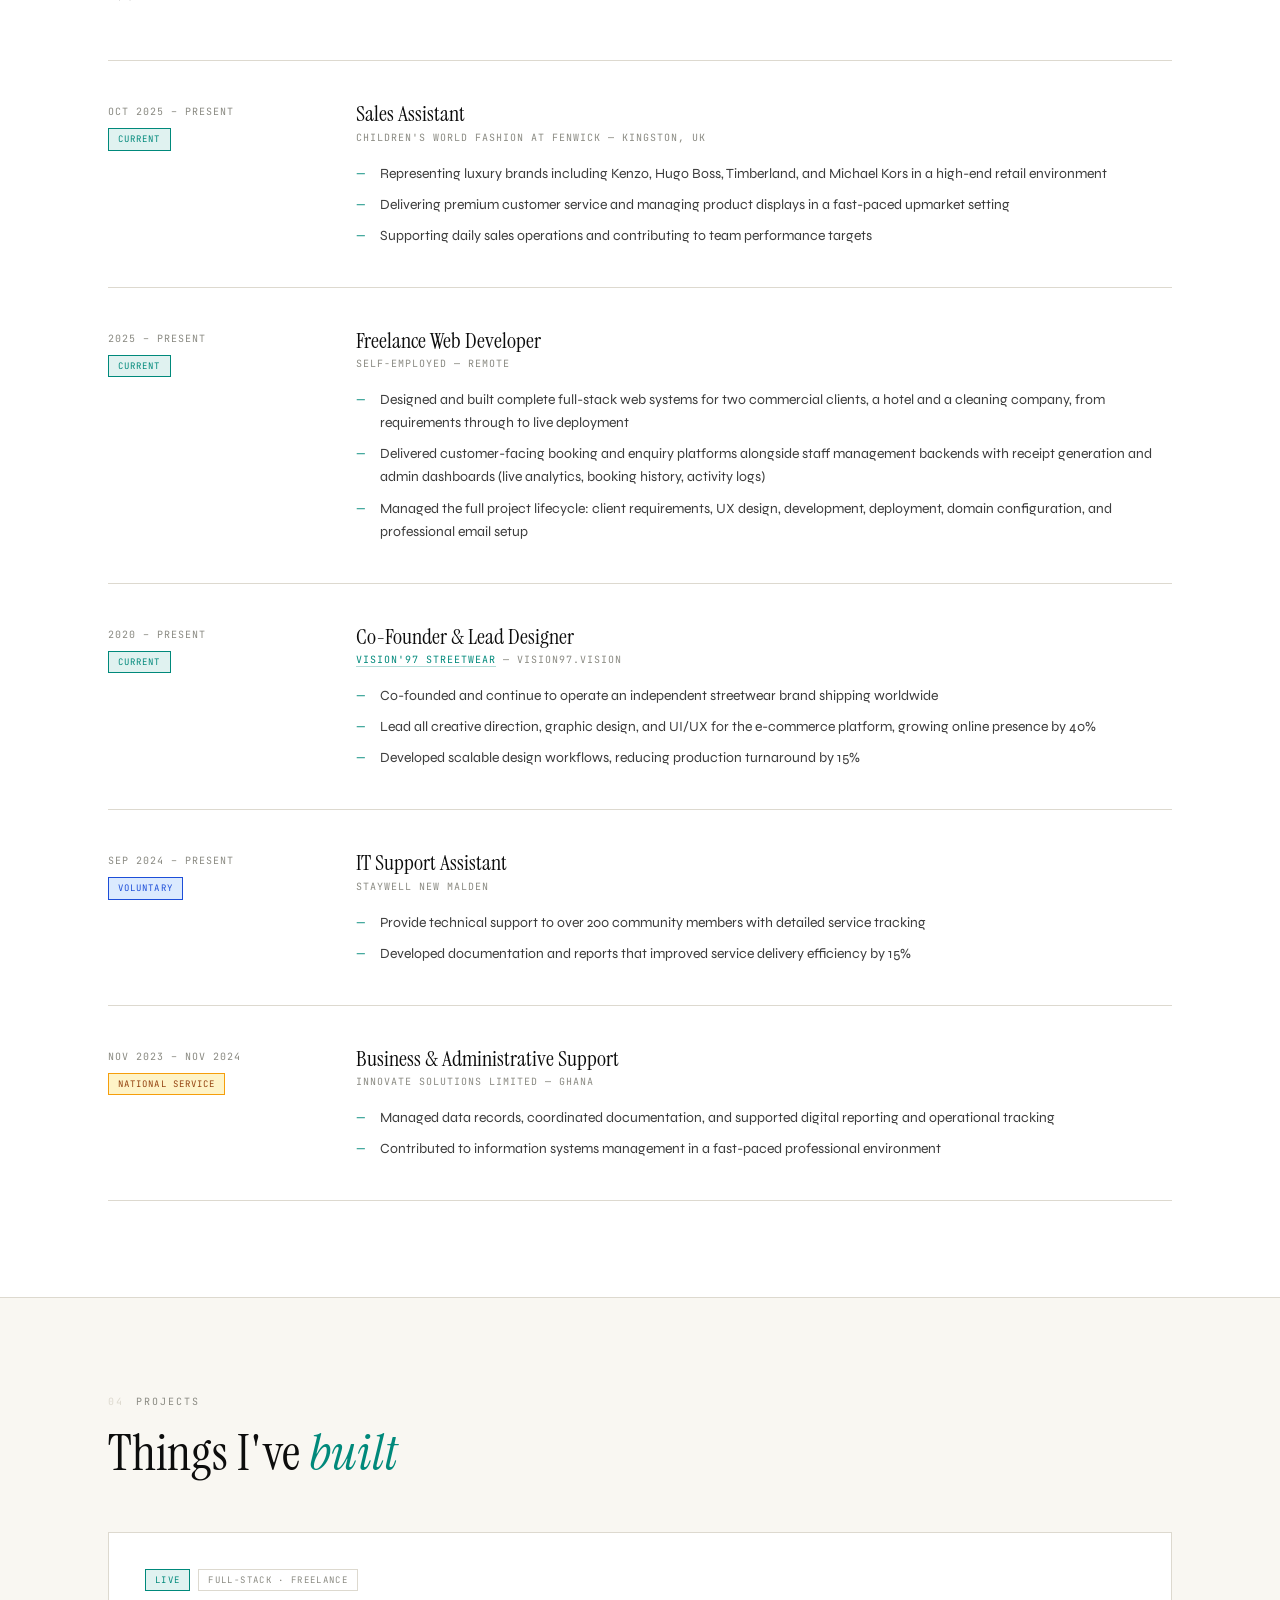
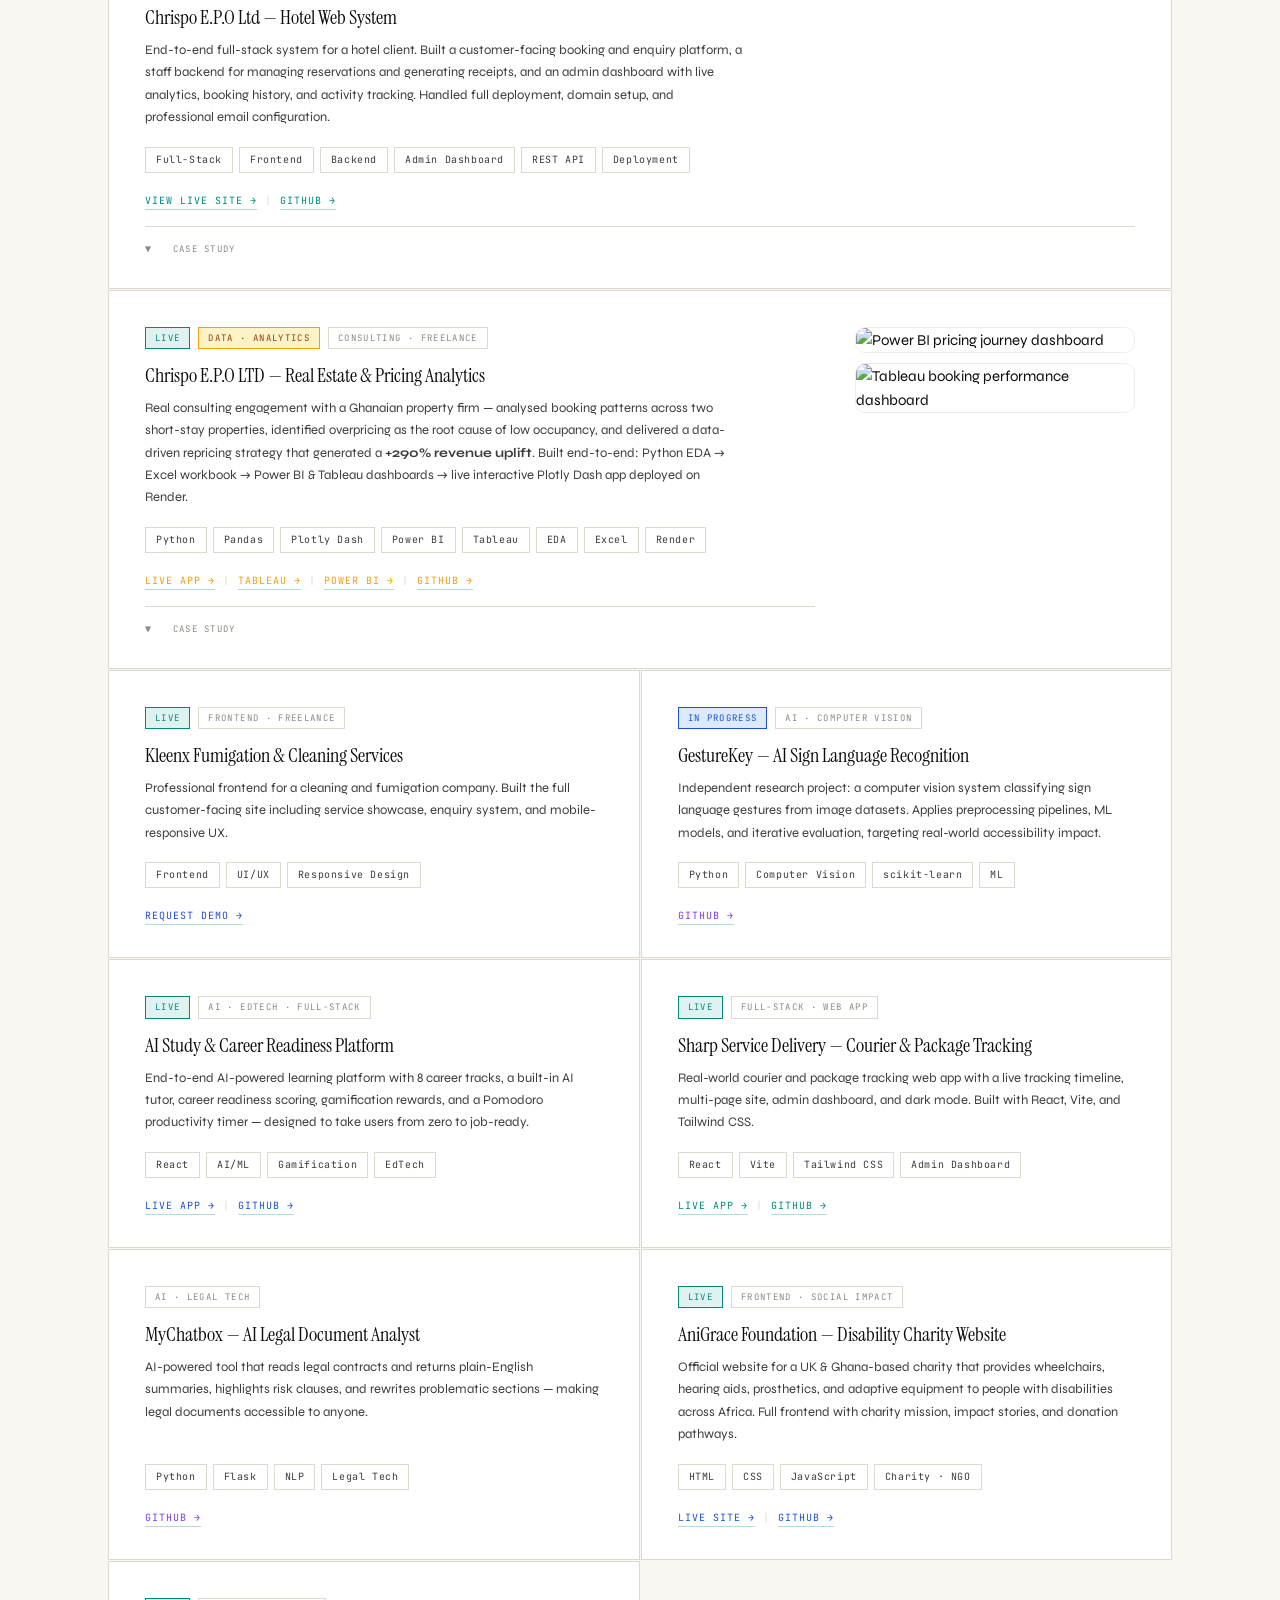
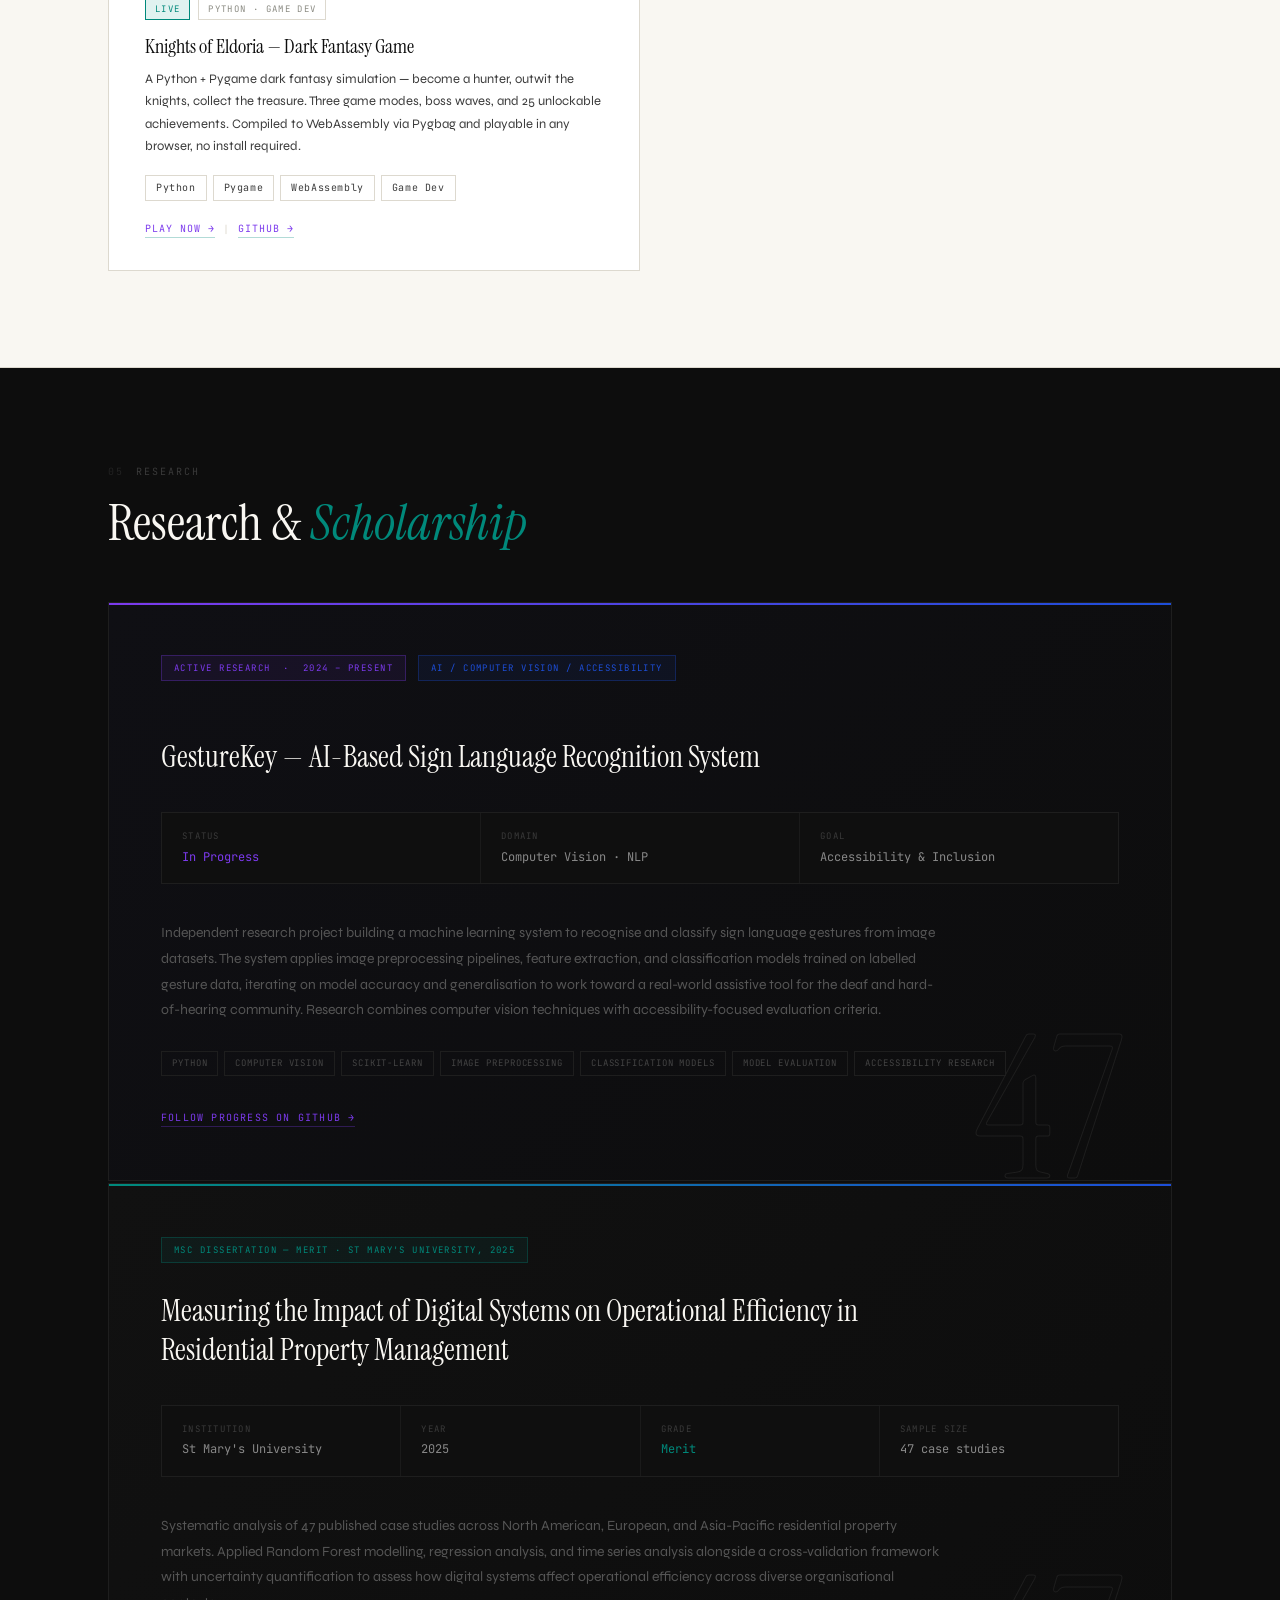
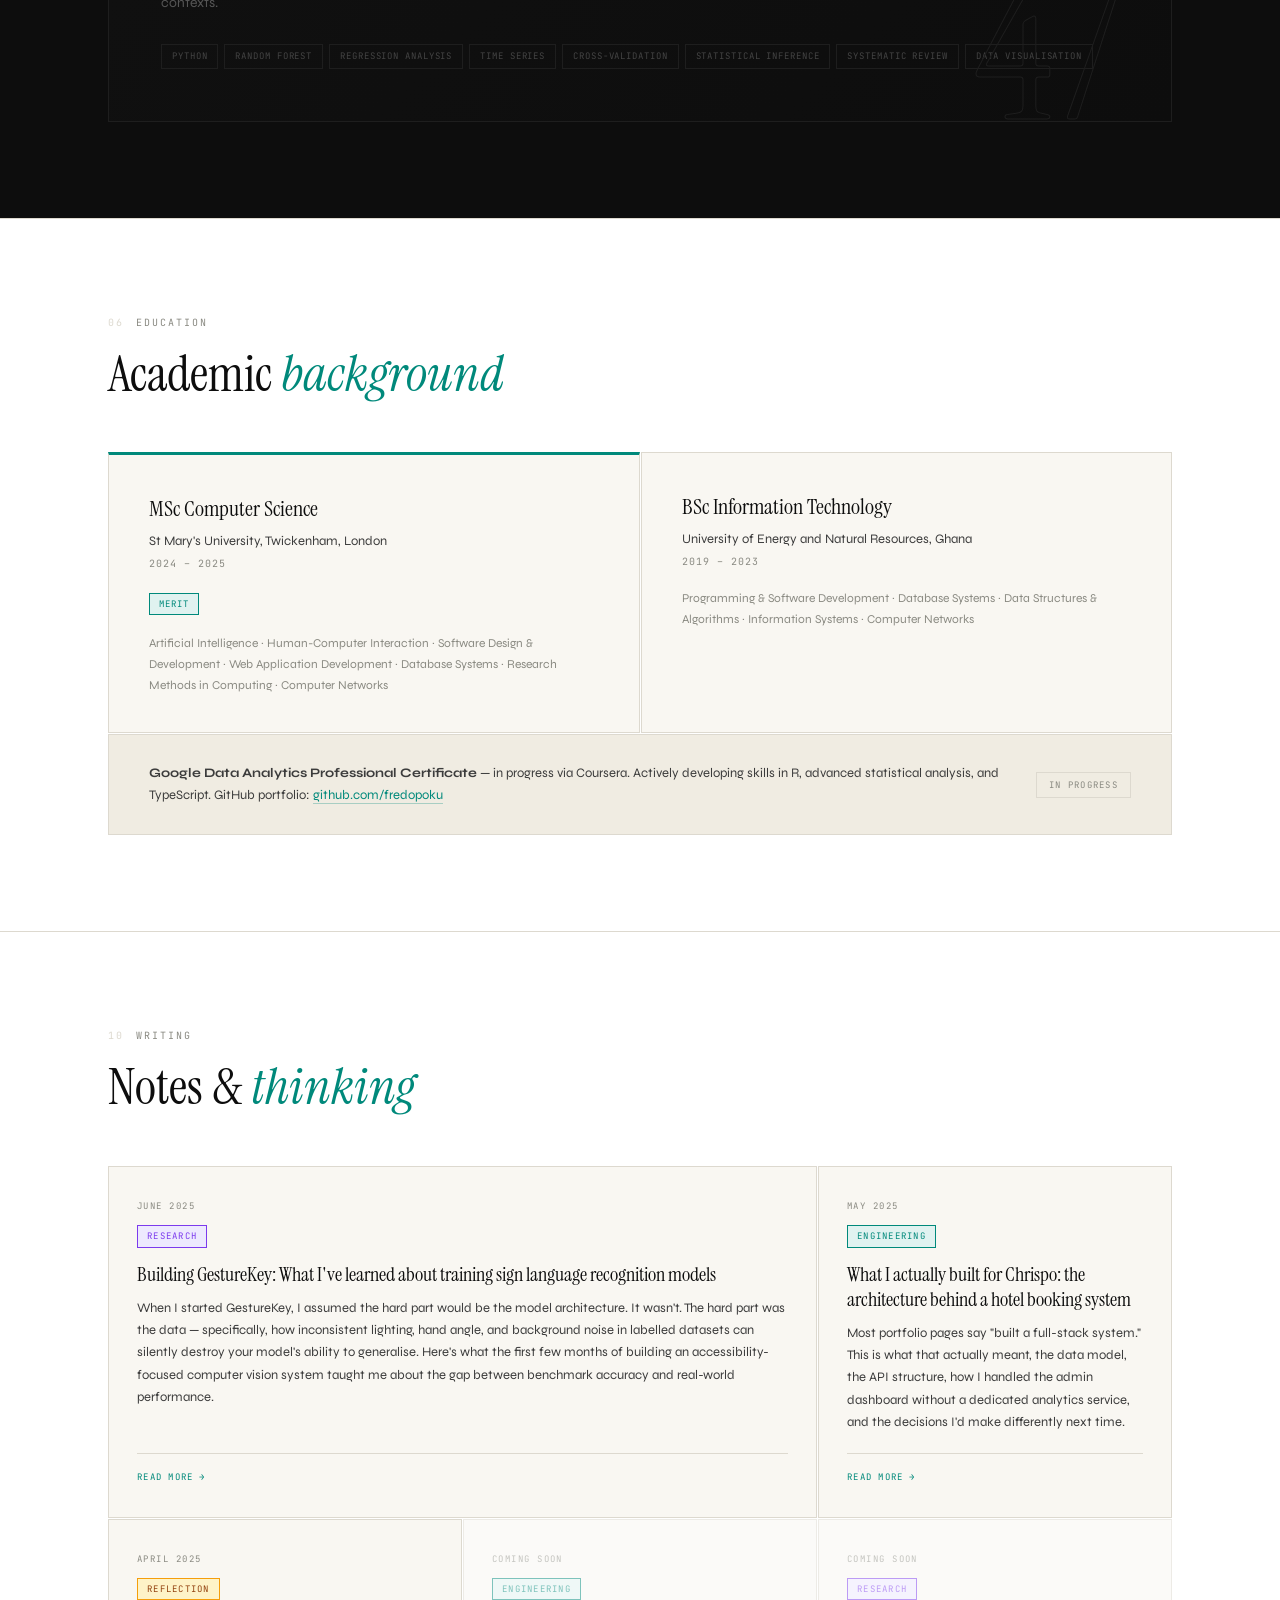
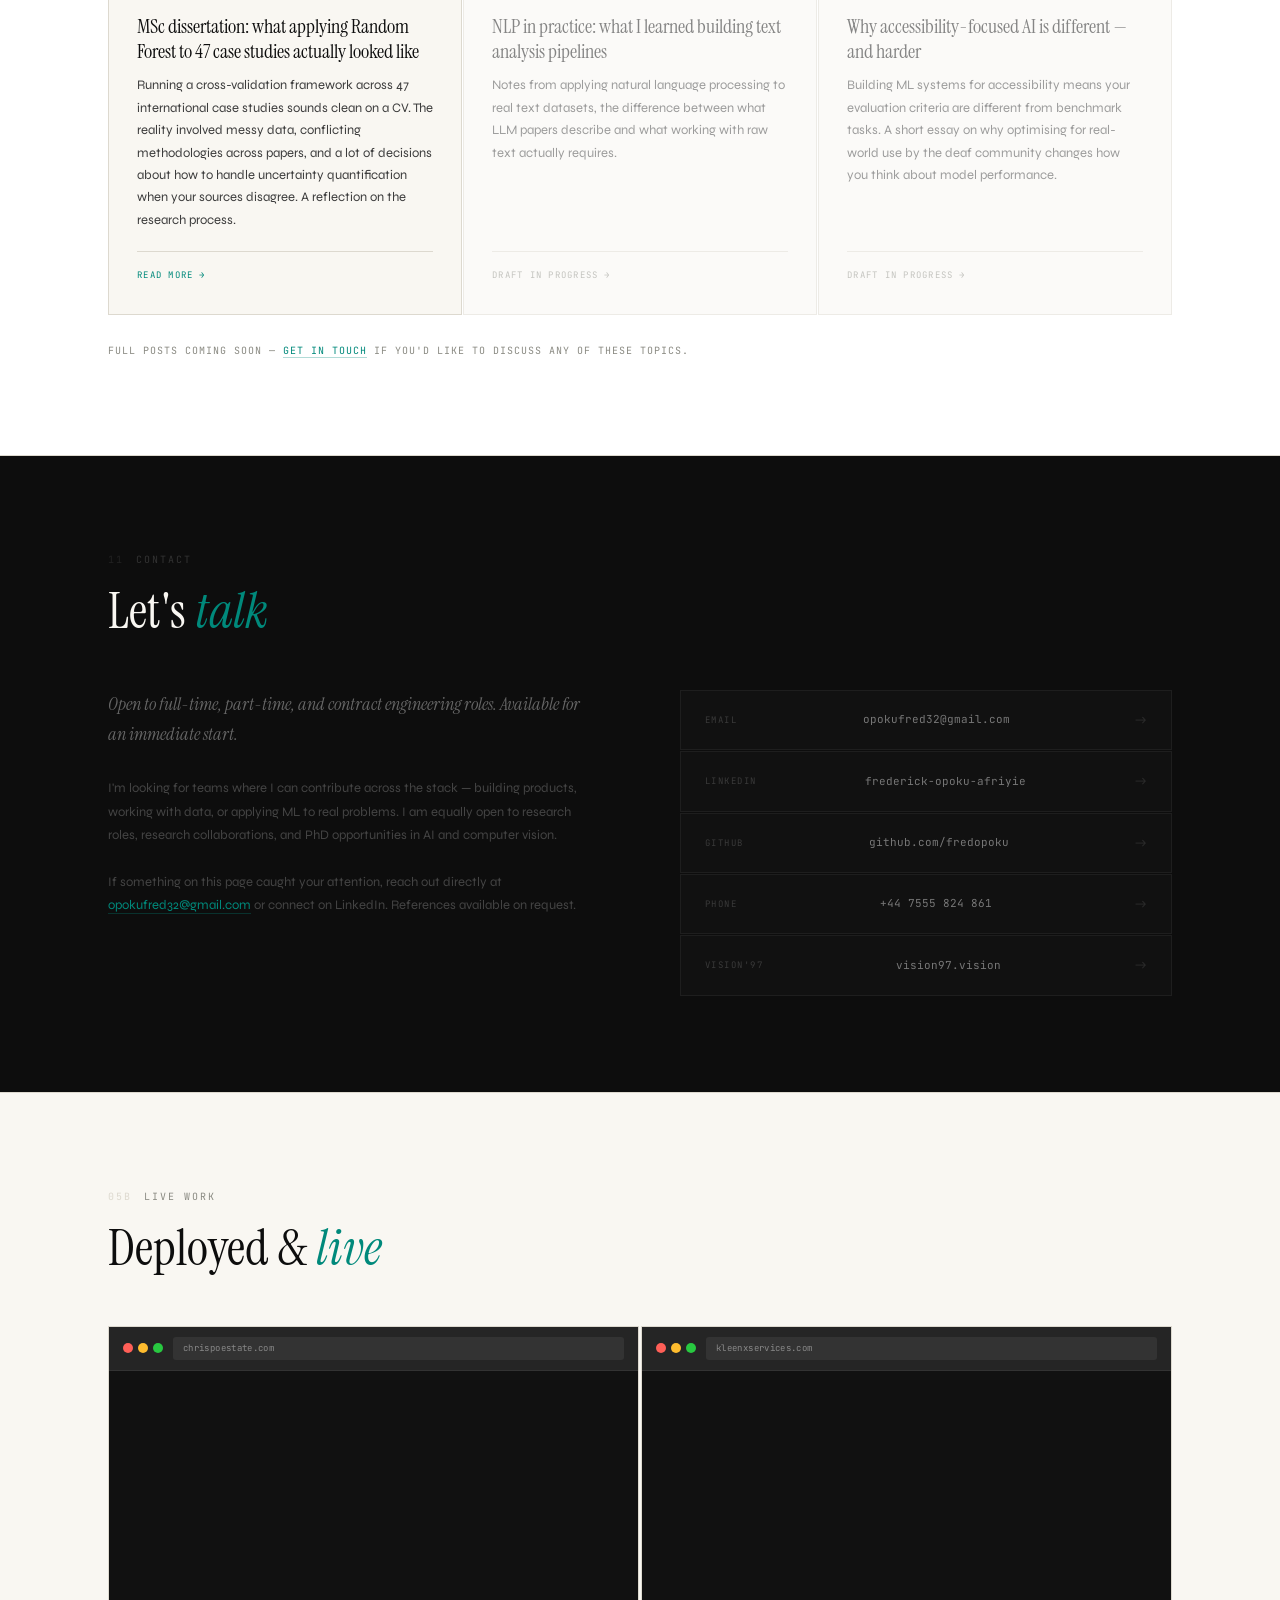
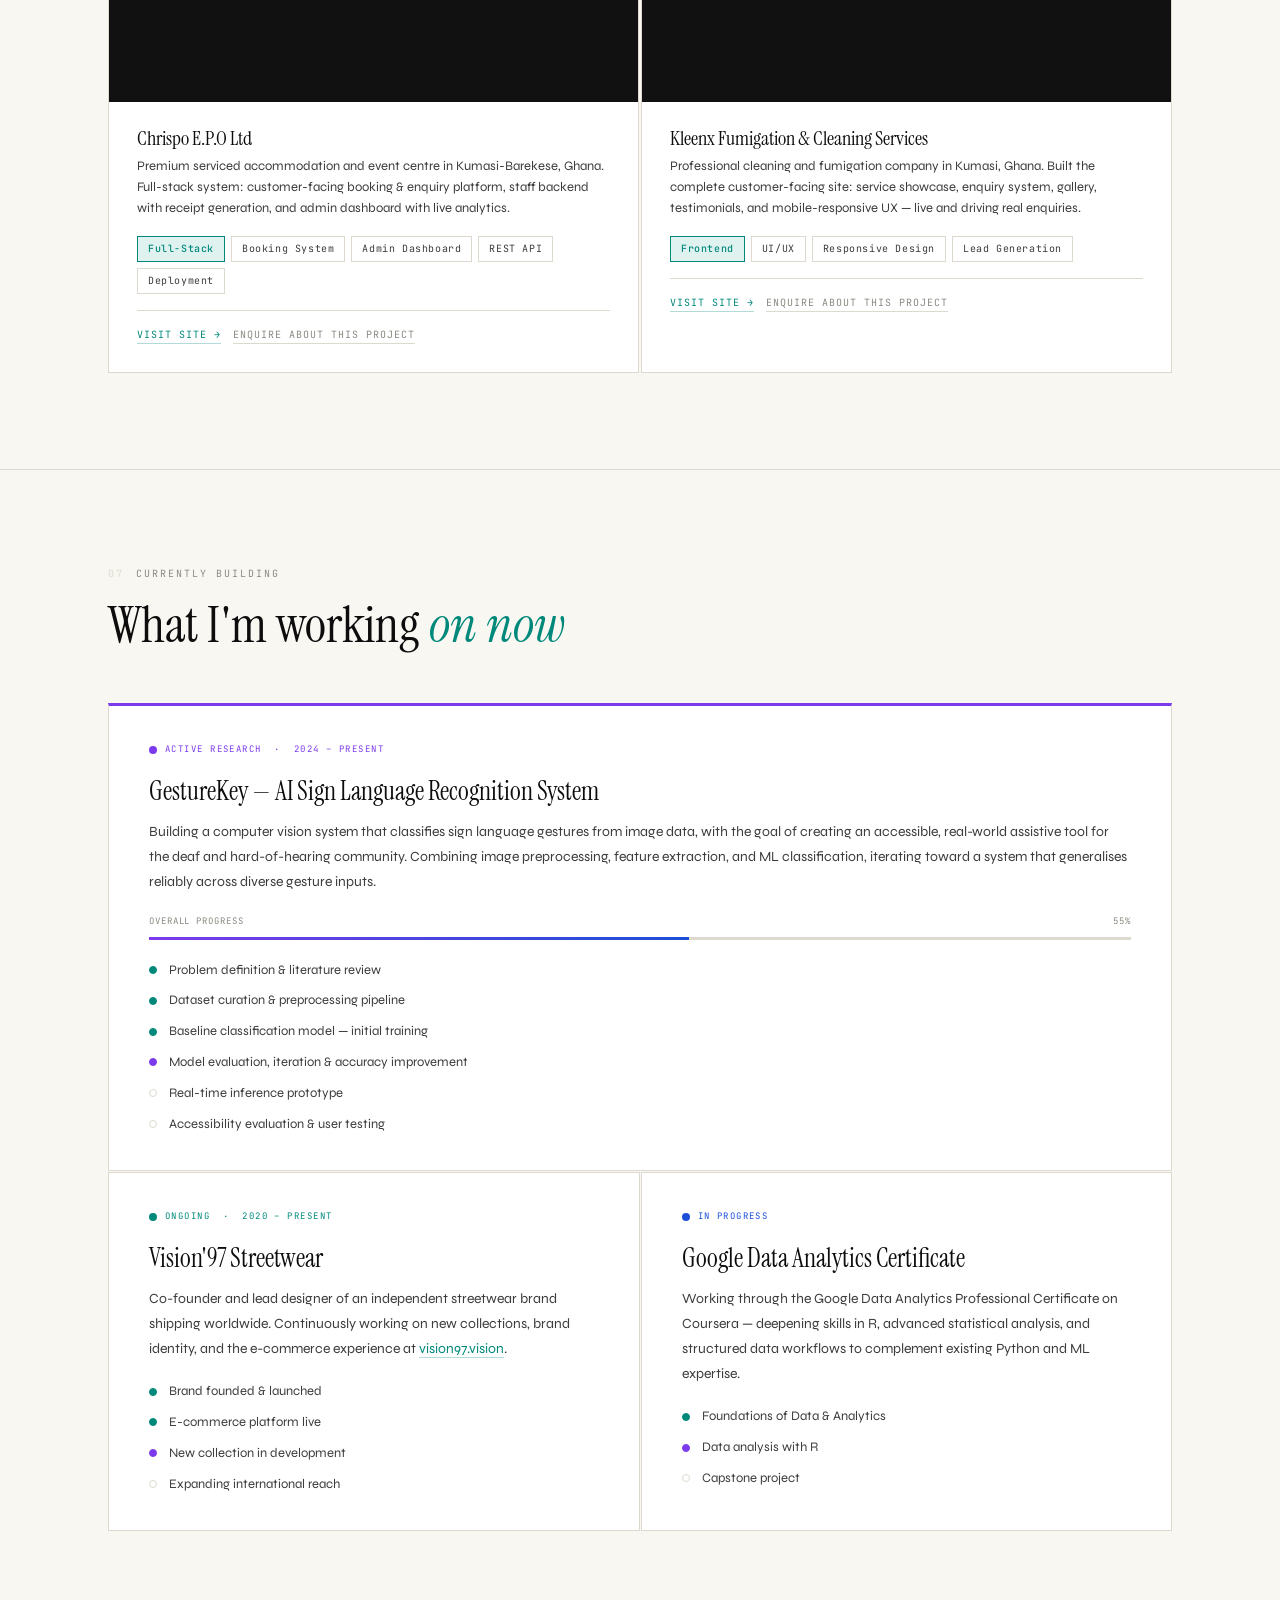
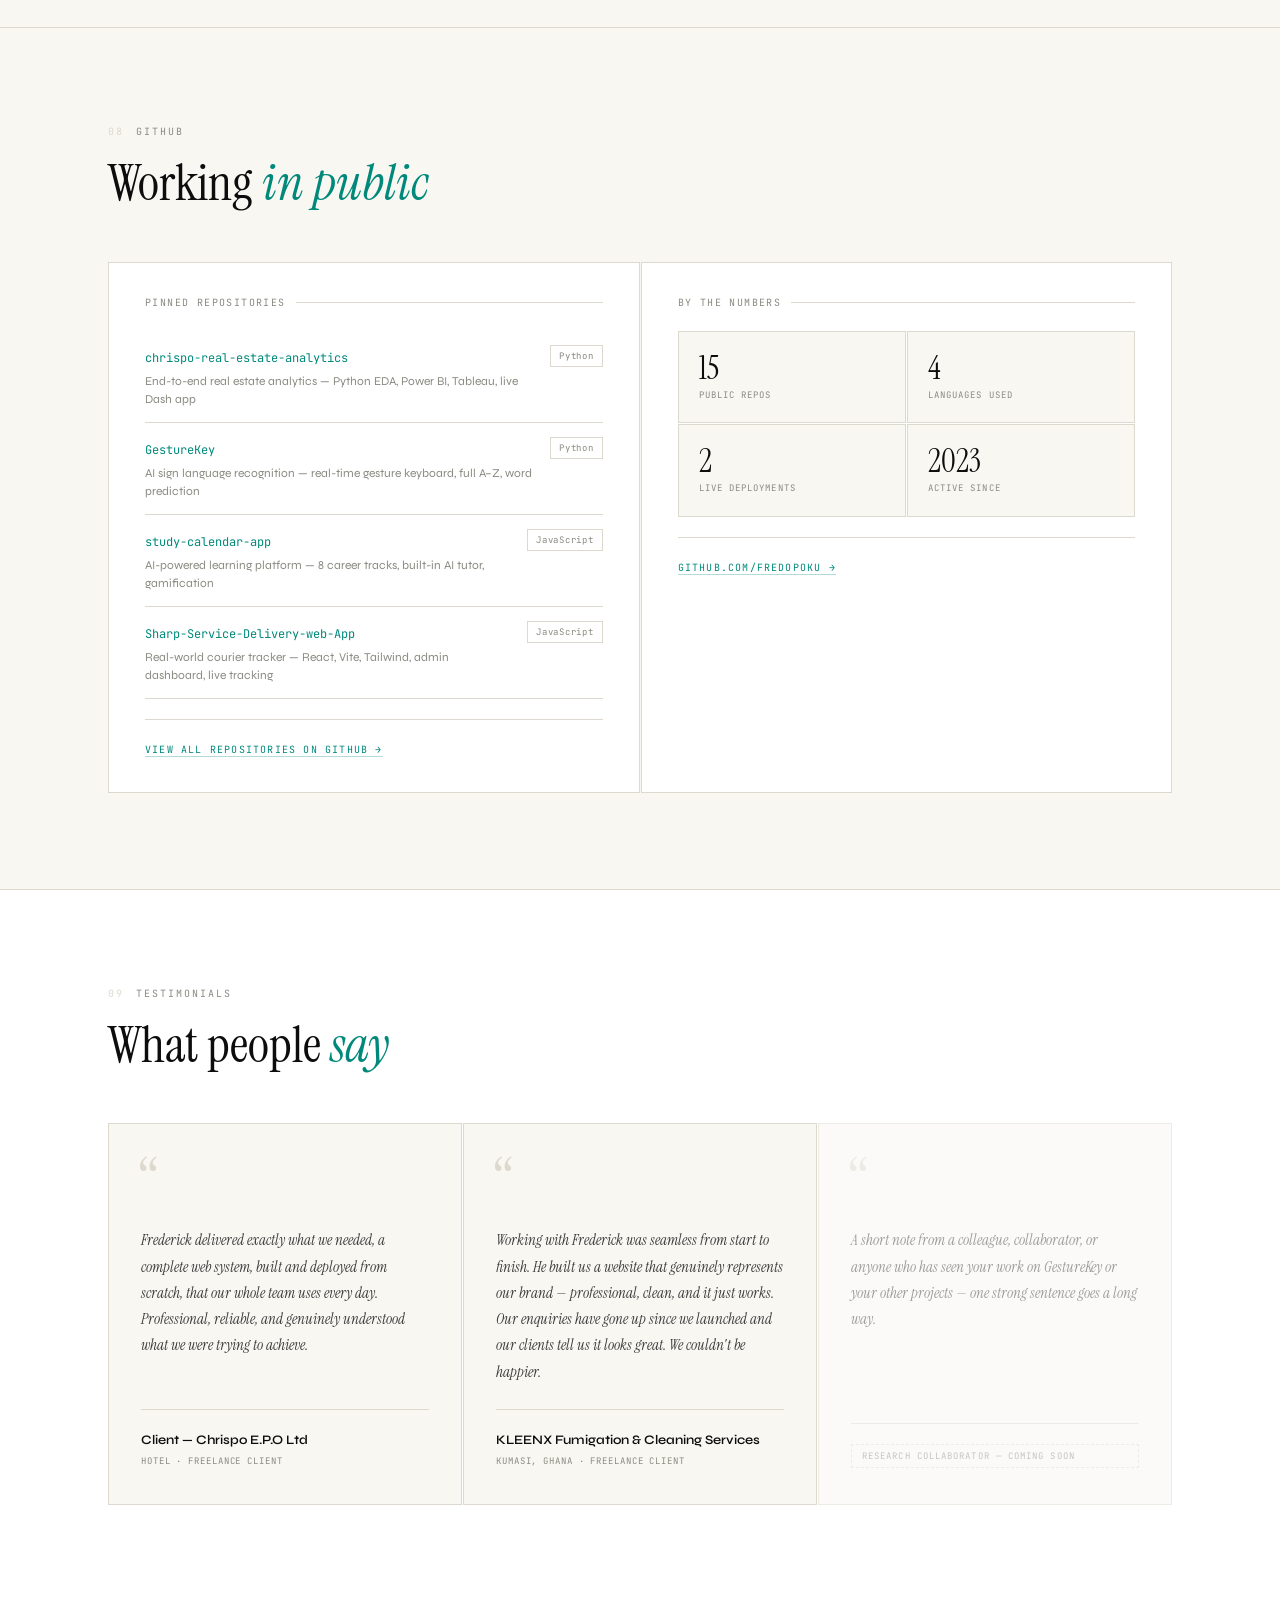
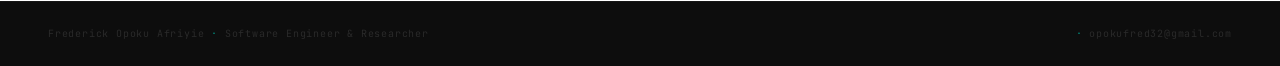
==== commit c6fe91f2: "Add live links for 4 more projects, add Knights of Eldoria card - study-calendar-app → GitHub Pages " ====
--- a/index.html
+++ b/index.html
@@ -481,15 +481,17 @@
       <!-- Study Calendar / AI Learning Platform -->
       <div class="proj-card" style="--card-accent: var(--cobalt)">
         <div class="proj-badges">
-          <span class="pbadge pb-active">Live</span>
+          <span class="pbadge pb-live">Live</span>
           <span class="pbadge pb-type">AI · EdTech · Full-Stack</span>
         </div>
         <div class="proj-title">AI Study & Career Readiness Platform</div>
         <p class="proj-desc">End-to-end AI-powered learning platform with 8 career tracks, a built-in AI tutor, career readiness scoring, gamification rewards, and a Pomodoro productivity timer — designed to take users from zero to job-ready.</p>
         <div class="proj-stack">
-          <span class="tag">JavaScript</span><span class="tag">AI/ML</span><span class="tag">Gamification</span><span class="tag">EdTech</span>
+          <span class="tag">React</span><span class="tag">AI/ML</span><span class="tag">Gamification</span><span class="tag">EdTech</span>
         </div>
         <div class="proj-link-row">
+          <a href="https://fredopoku.github.io/study-calendar-app/" target="_blank" rel="noopener">Live App &rarr;</a>
+          <span class="divider">|</span>
           <a href="https://github.com/fredopoku/study-calendar-app" target="_blank" rel="noopener">GitHub &rarr;</a>
         </div>
       </div>
@@ -506,6 +508,8 @@
           <span class="tag">React</span><span class="tag">Vite</span><span class="tag">Tailwind CSS</span><span class="tag">Admin Dashboard</span>
         </div>
         <div class="proj-link-row">
+          <a href="https://fredopoku.github.io/Sharp-Service-Delivery-web-App/" target="_blank" rel="noopener">Live App &rarr;</a>
+          <span class="divider">|</span>
           <a href="https://github.com/fredopoku/Sharp-Service-Delivery-web-App" target="_blank" rel="noopener">GitHub &rarr;</a>
         </div>
       </div>
@@ -518,7 +522,7 @@
         <div class="proj-title">MyChatbox — AI Legal Document Analyst</div>
         <p class="proj-desc">AI-powered tool that reads legal contracts and returns plain-English summaries, highlights risk clauses, and rewrites problematic sections — making legal documents accessible to anyone.</p>
         <div class="proj-stack">
-          <span class="tag">AI/ML</span><span class="tag">NLP</span><span class="tag">JavaScript</span><span class="tag">Legal Tech</span>
+          <span class="tag">Python</span><span class="tag">Flask</span><span class="tag">NLP</span><span class="tag">Legal Tech</span>
         </div>
         <div class="proj-link-row">
           <a href="https://github.com/fredopoku/MyChatbox" target="_blank" rel="noopener">GitHub &rarr;</a>
@@ -537,7 +541,27 @@
           <span class="tag">HTML</span><span class="tag">CSS</span><span class="tag">JavaScript</span><span class="tag">Charity · NGO</span>
         </div>
         <div class="proj-link-row">
+          <a href="https://fredopoku.github.io/Disable-Kids-in-Ghana-Foundation-Website/" target="_blank" rel="noopener">Live Site &rarr;</a>
+          <span class="divider">|</span>
           <a href="https://github.com/fredopoku/Disable-Kids-in-Ghana-Foundation-Website" target="_blank" rel="noopener">GitHub &rarr;</a>
+        </div>
+      </div>
+
+      <!-- Knights of Eldoria -->
+      <div class="proj-card" style="--card-accent: var(--violet)">
+        <div class="proj-badges">
+          <span class="pbadge pb-live">Live</span>
+          <span class="pbadge pb-type">Python · Game Dev</span>
+        </div>
+        <div class="proj-title">Knights of Eldoria — Dark Fantasy Game</div>
+        <p class="proj-desc">A Python + Pygame dark fantasy simulation — become a hunter, outwit the knights, collect the treasure. Three game modes, boss waves, and 25 unlockable achievements. Compiled to WebAssembly via Pygbag and playable in any browser, no install required.</p>
+        <div class="proj-stack">
+          <span class="tag">Python</span><span class="tag">Pygame</span><span class="tag">WebAssembly</span><span class="tag">Game Dev</span>
+        </div>
+        <div class="proj-link-row">
+          <a href="https://fredopoku.github.io/Knights-of-Eldoria-/" target="_blank" rel="noopener">Play Now &rarr;</a>
+          <span class="divider">|</span>
+          <a href="https://github.com/fredopoku/Knights-of-Eldoria-" target="_blank" rel="noopener">GitHub &rarr;</a>
         </div>
       </div>
 
